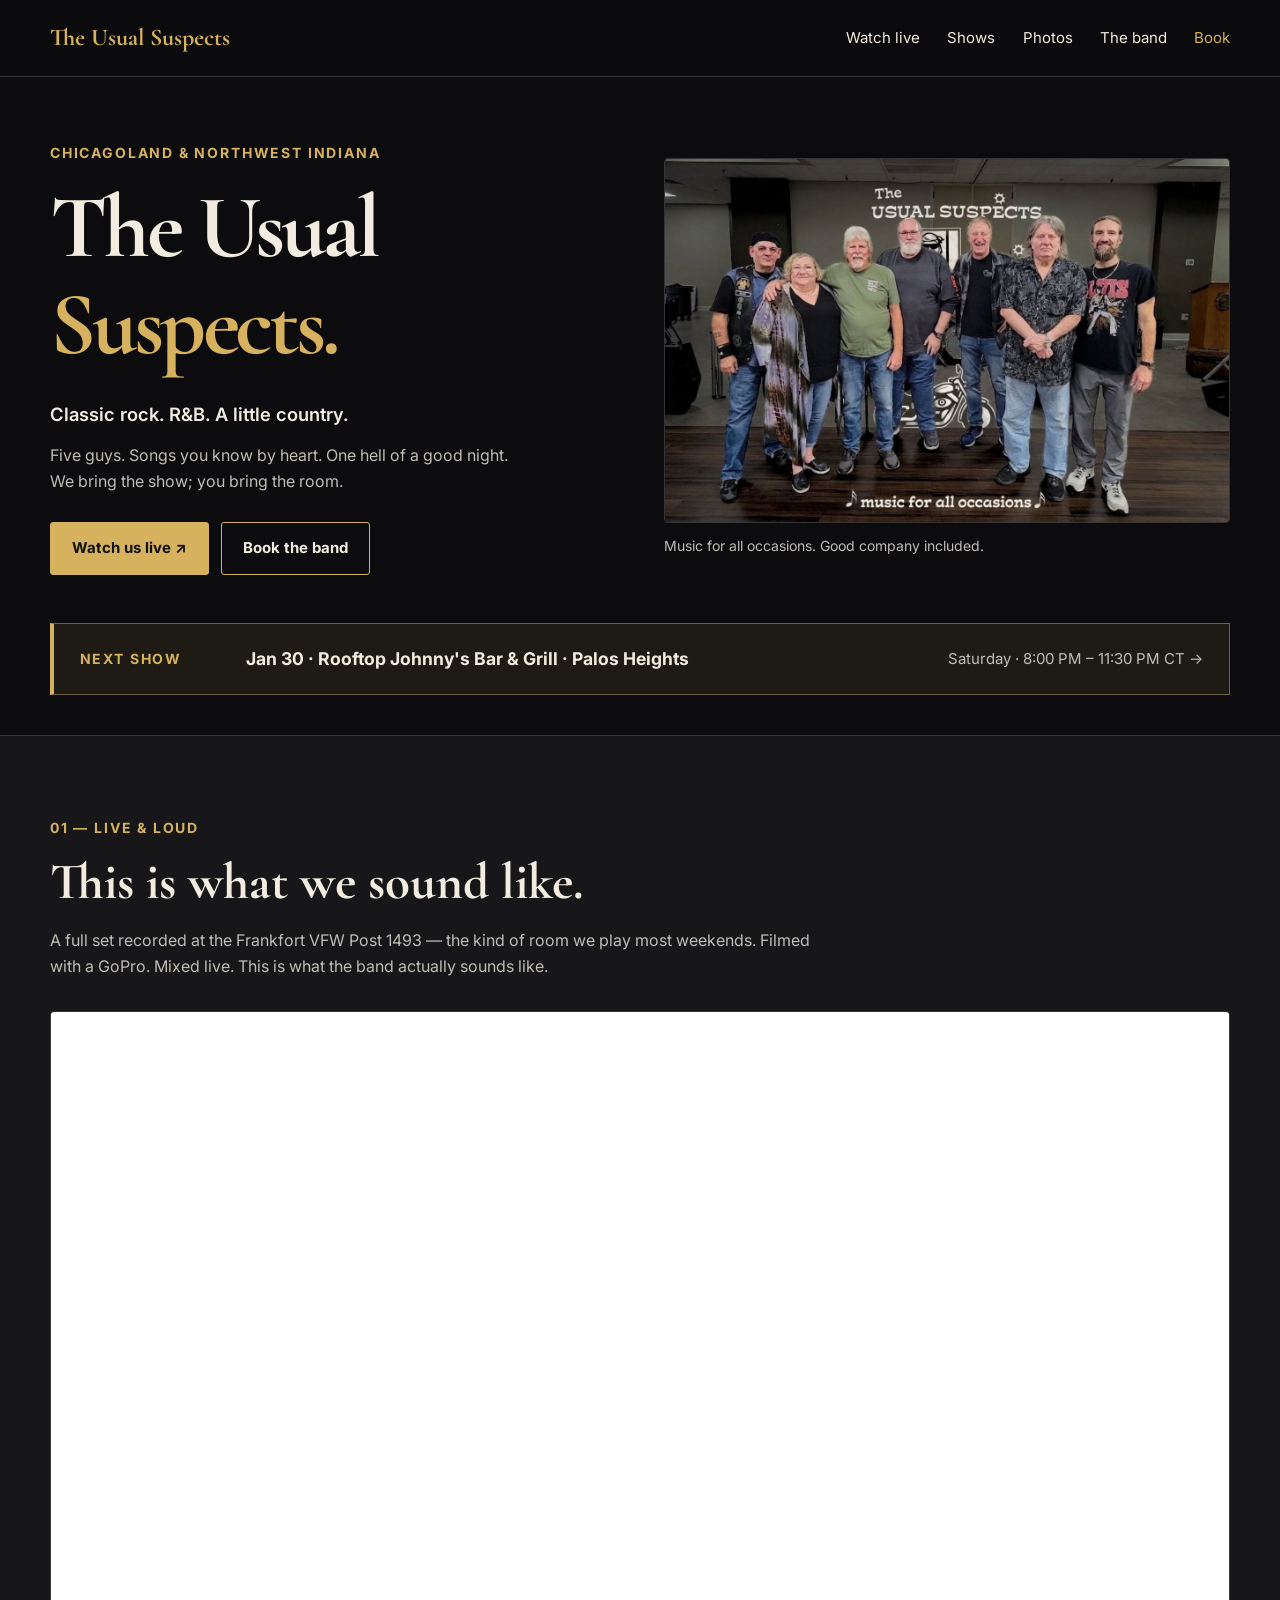
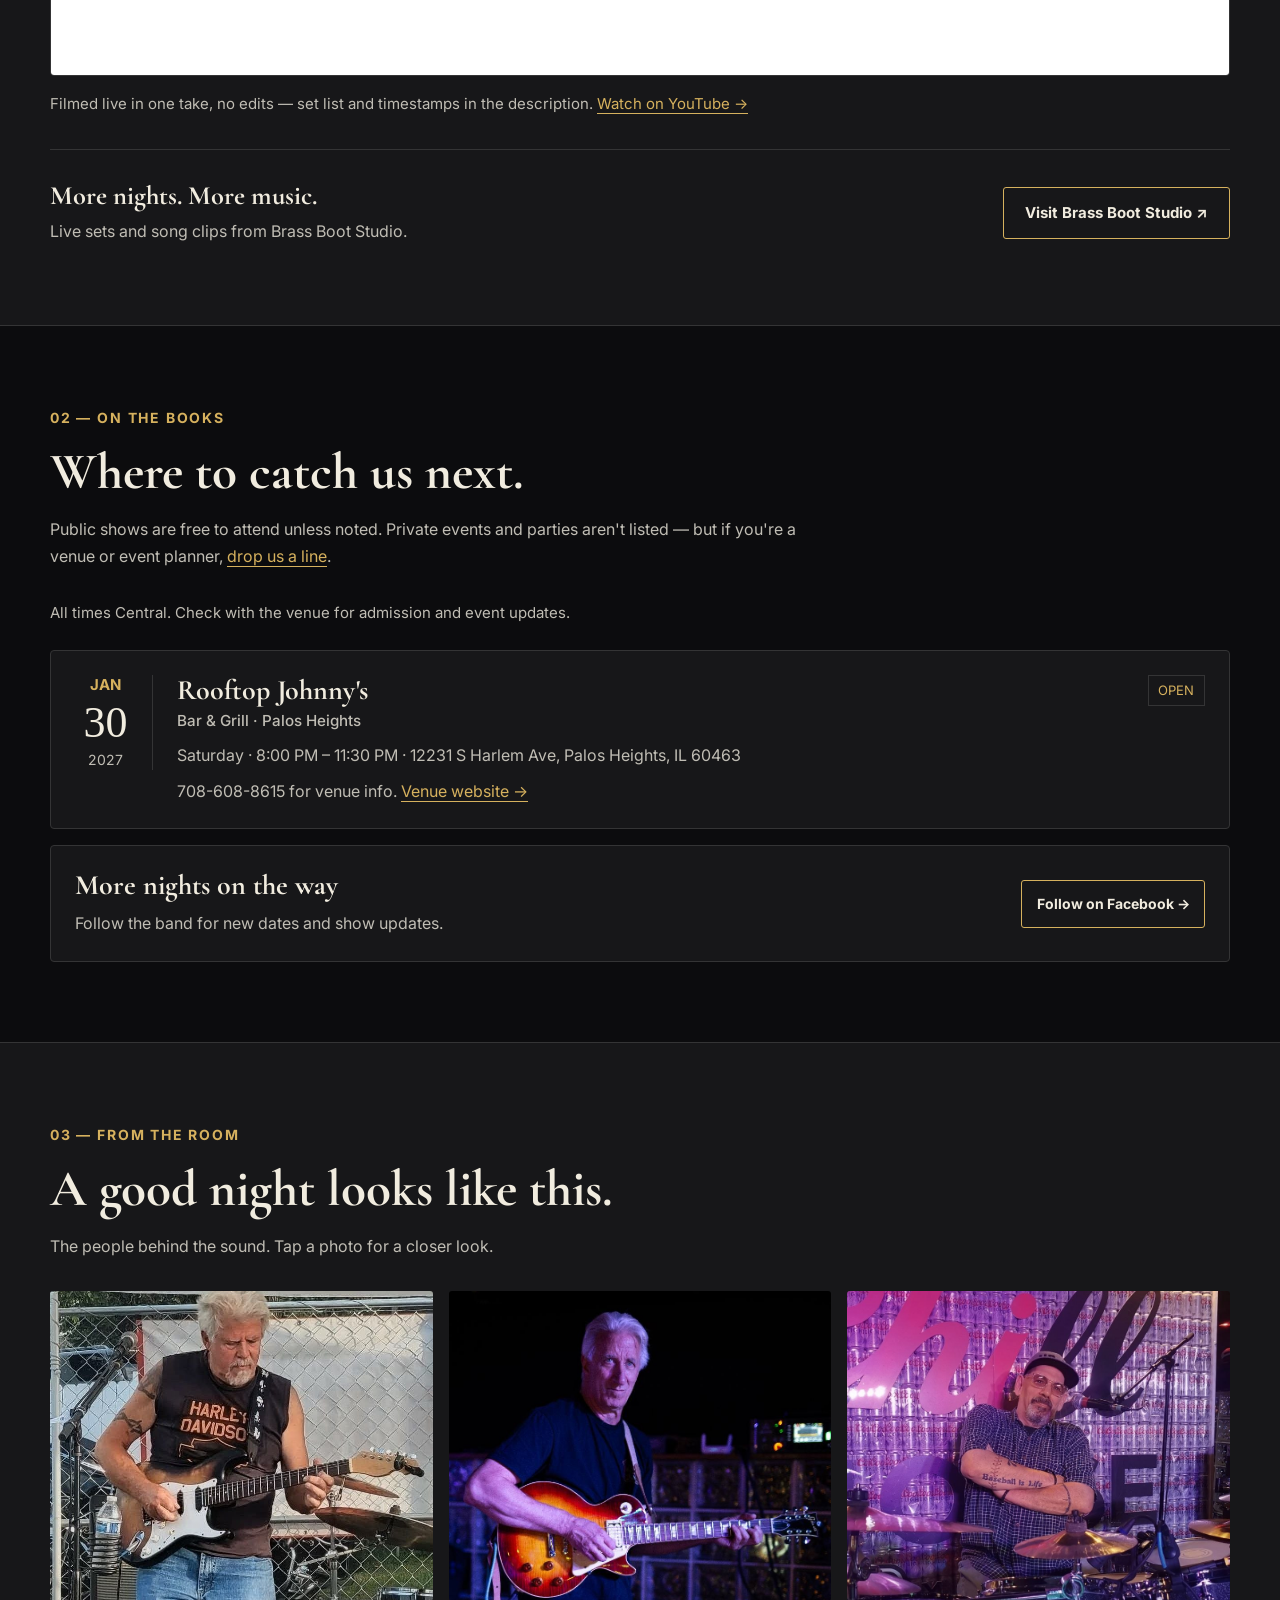
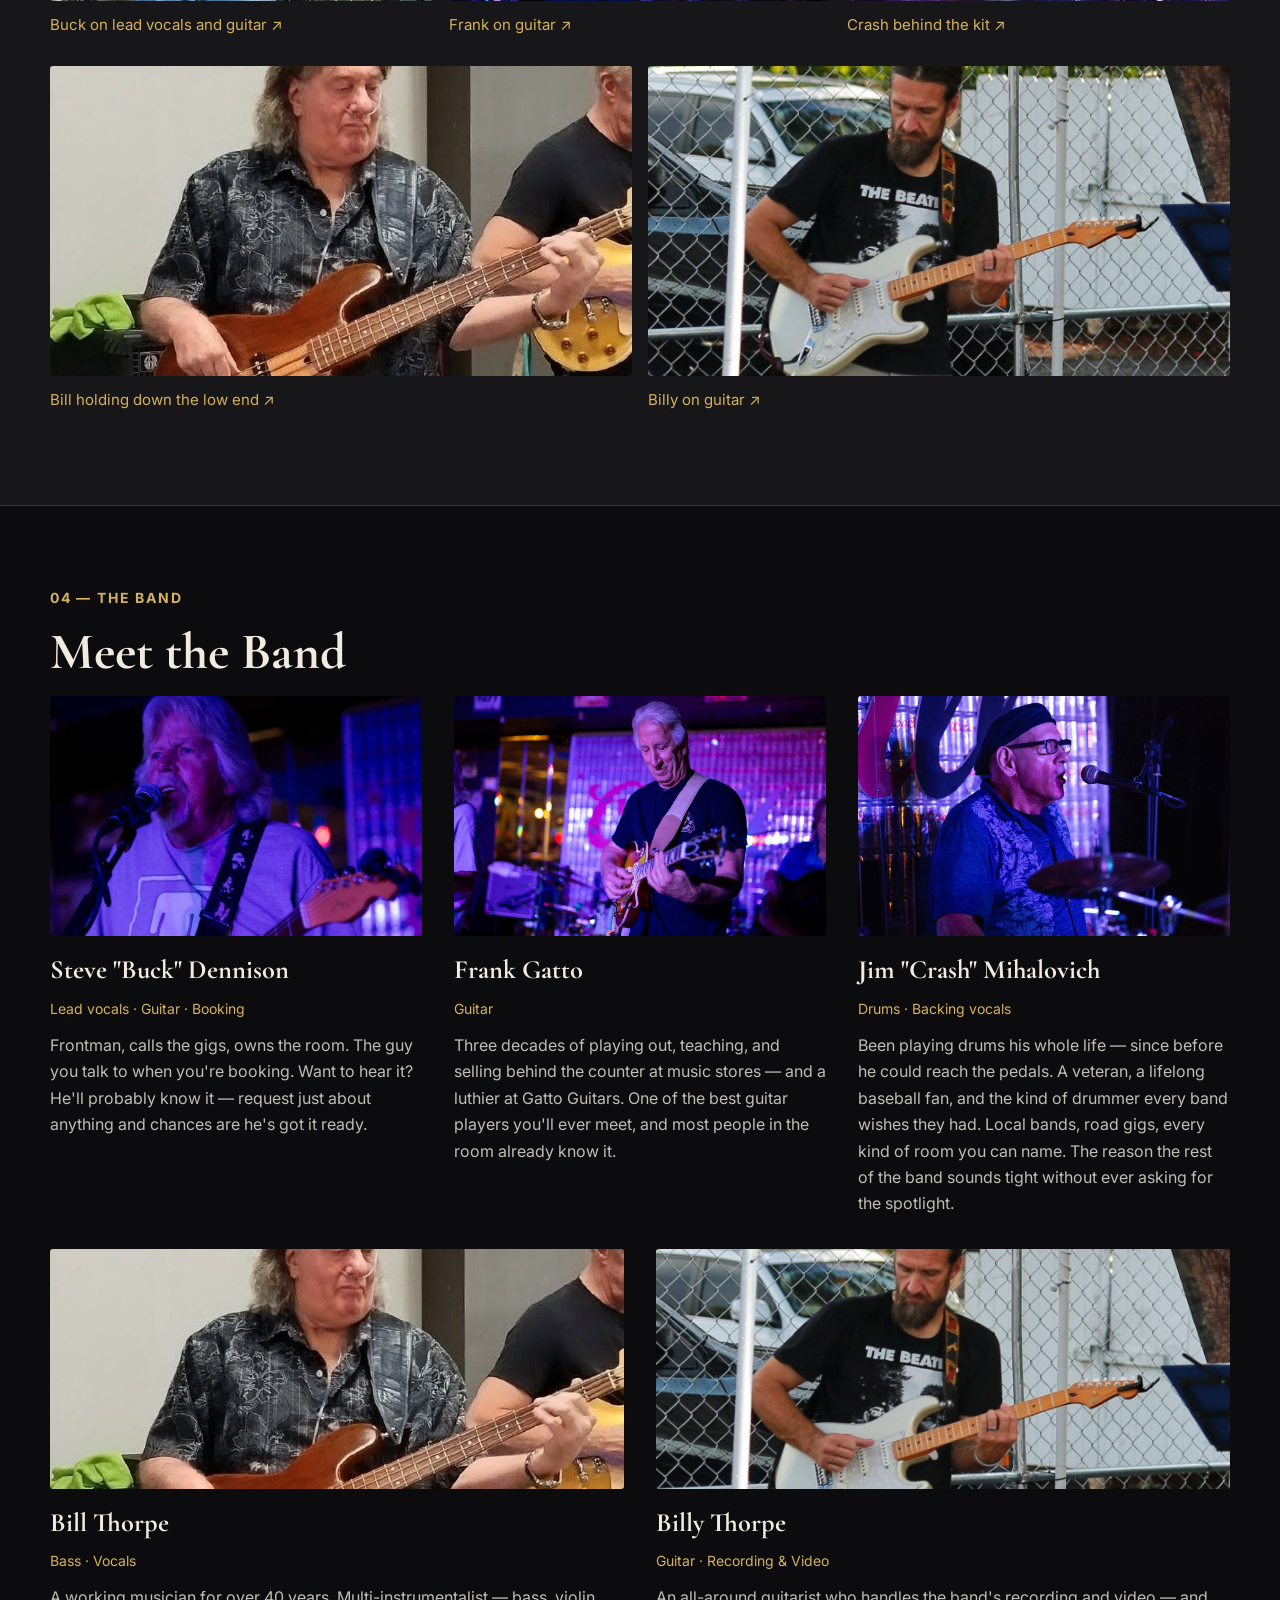
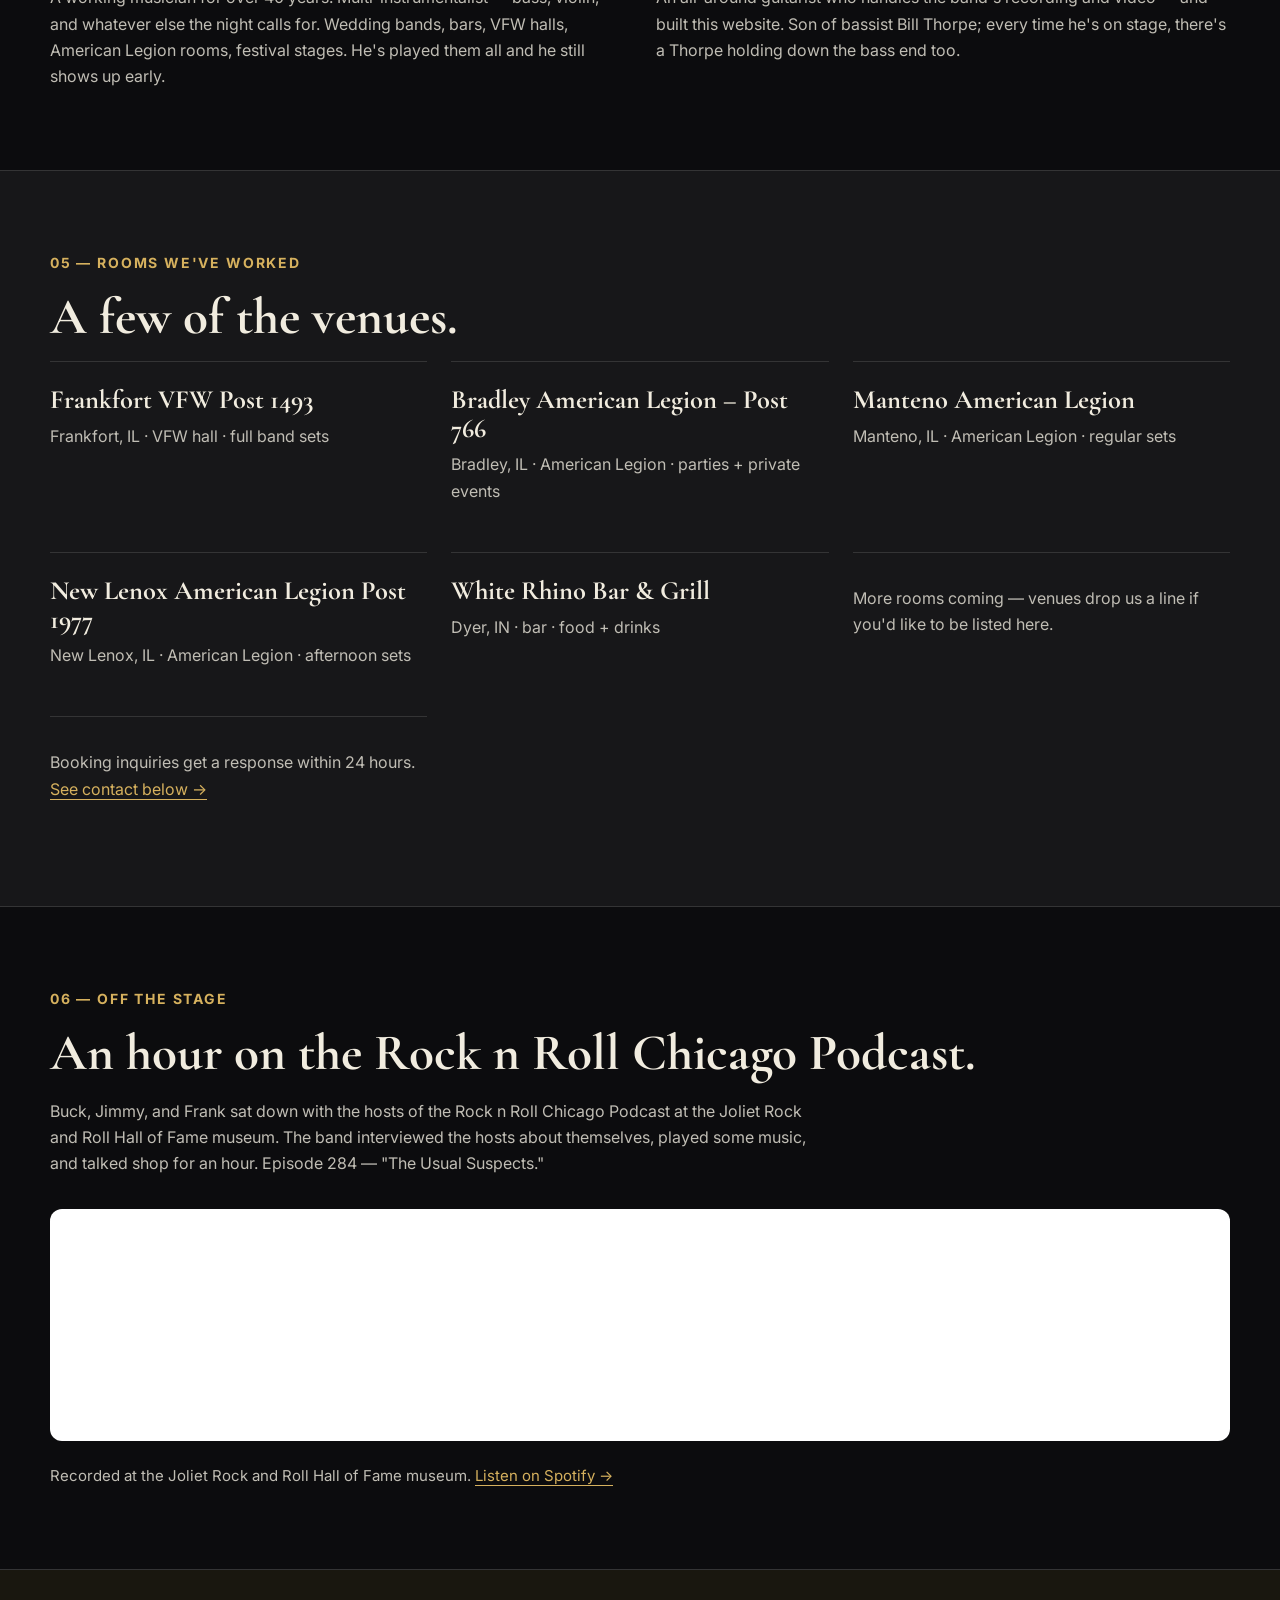
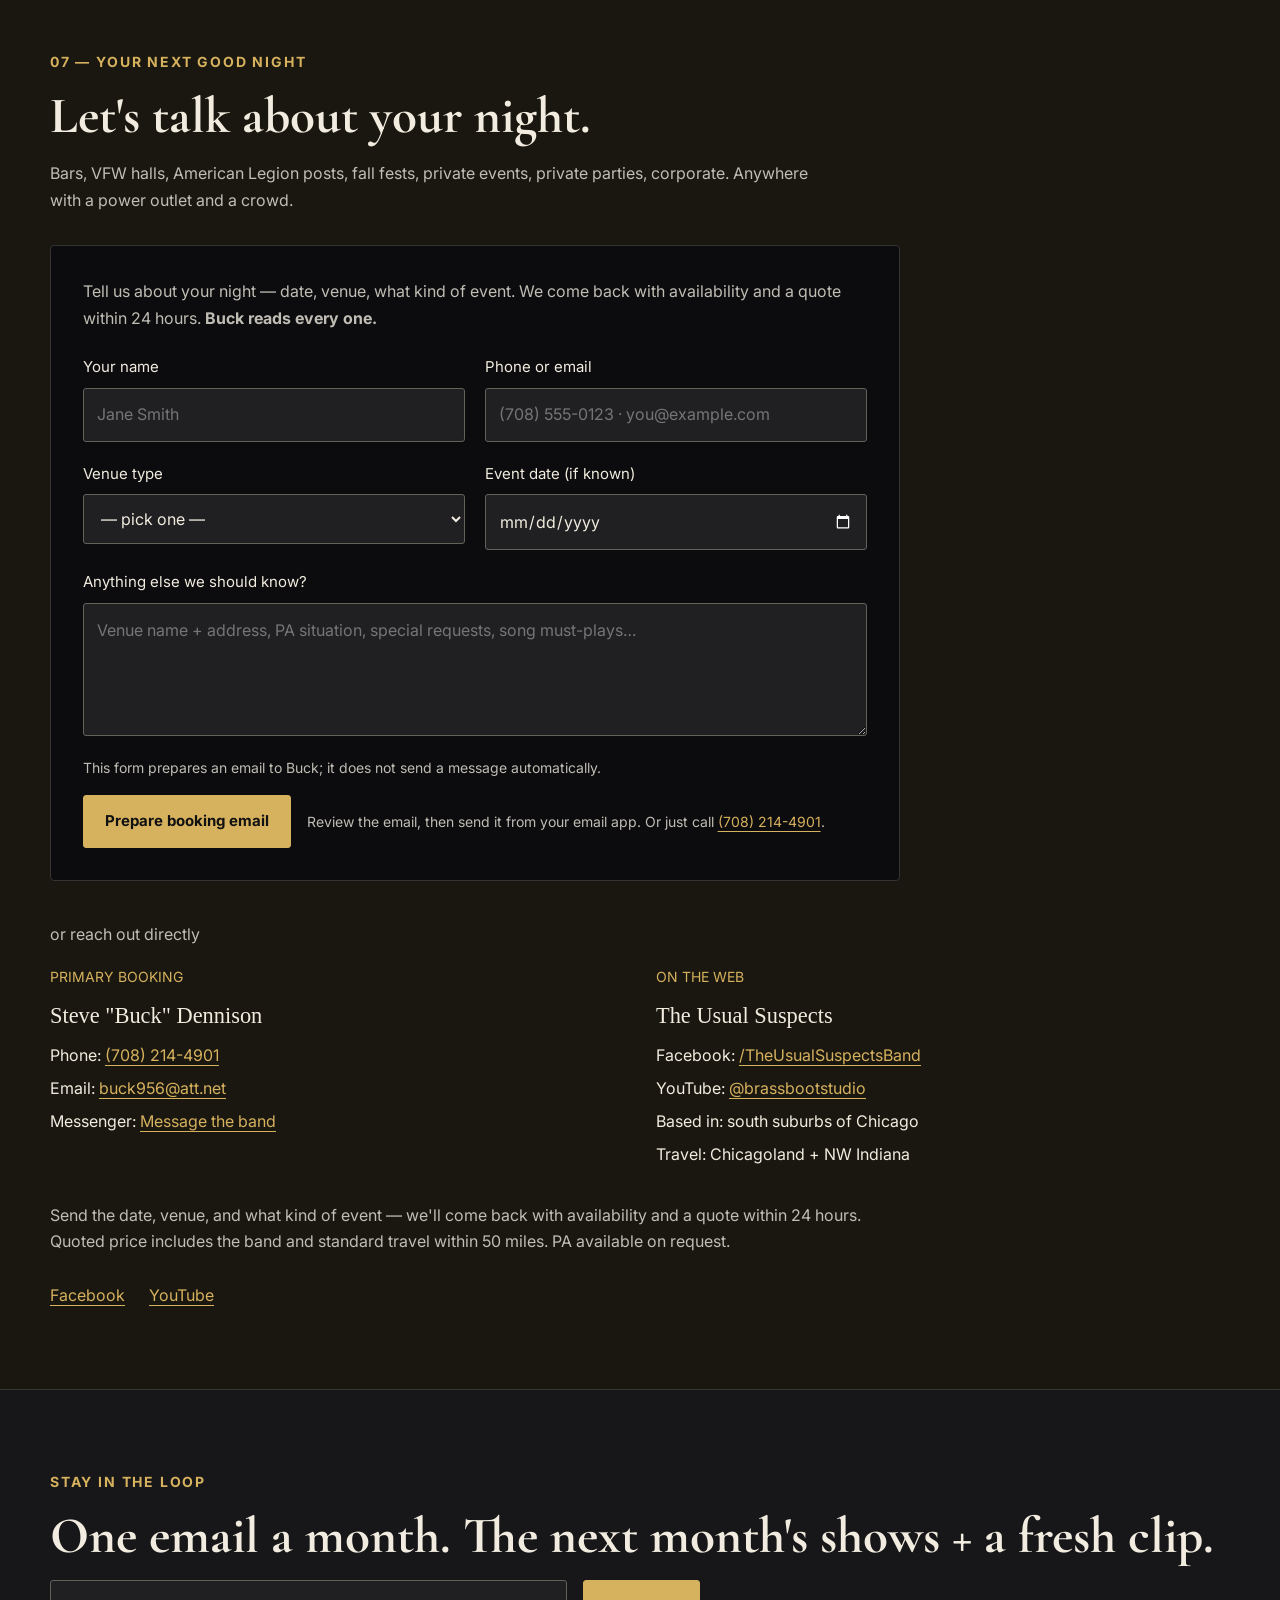
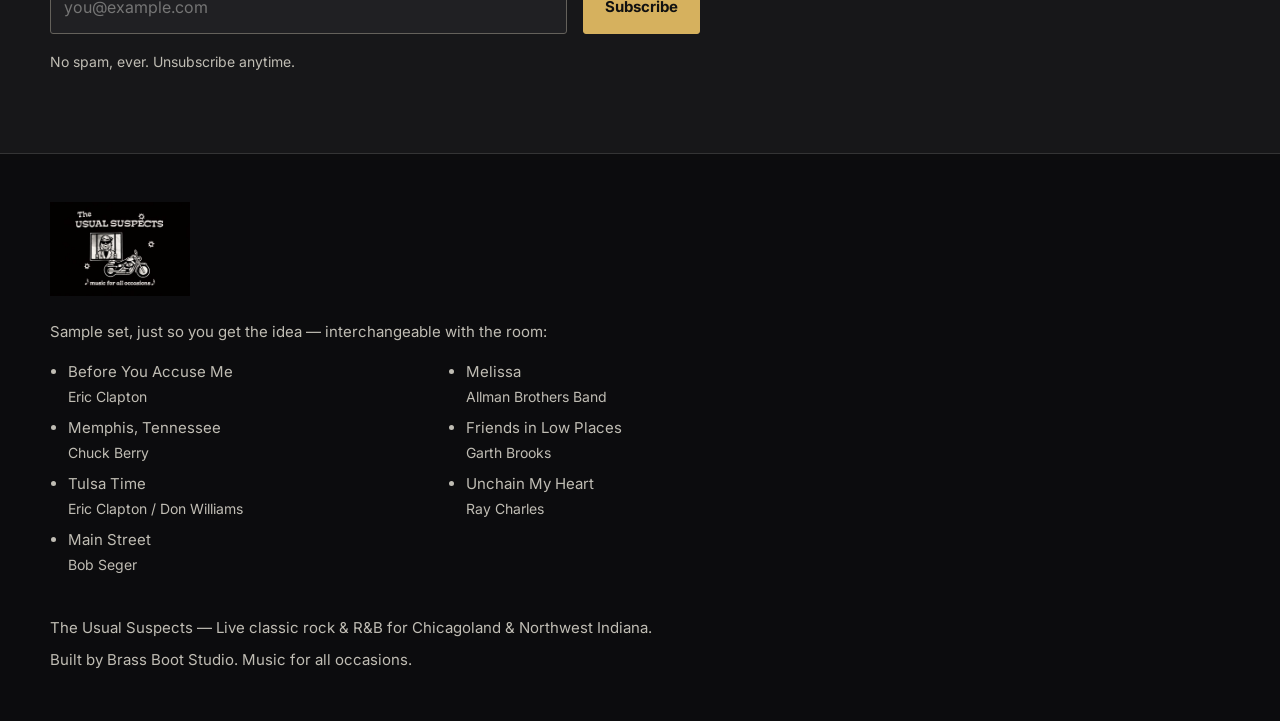
==== index.html @ 29018dbe "Replace Frank gallery photo with new performance shot" ====
<!DOCTYPE html>
<html lang="en">
<head>
<meta charset="UTF-8">
<meta name="viewport" content="width=device-width, initial-scale=1.0">
<title>The Usual Suspects — Live classic rock &amp; R&amp;B band · south suburbs Chicago &amp; NW Indiana</title>
<meta name="description" content="The Usual Suspects are a live classic rock, R&amp;B, and country cover band playing bars, VFWs, private events, and parties across the south suburbs of Chicago and Northwest Indiana.">
<meta name="keywords" content="live band south suburbs Chicago, cover band Chicagoland, classic rock band Illinois, VFW band, Legion band, live bar band, The Usual Suspects band">
<meta property="og:title" content="The Usual Suspects — Live classic rock &amp; R&amp;B band · south suburbs Chicago &amp; NW Indiana">
<meta property="og:description" content="Live classic rock and R&amp;B for bars, VFWs, and private events. Music for all occasions.">
<meta property="og:type" content="website">
<link rel="canonical" href="https://playtheusualsuspects.com/">


<link rel="icon" type="image/png" sizes="32x32" href="/favicon-32x32.png">
<link rel="icon" type="image/png" sizes="16x16" href="/favicon-16x16.png">
<link rel="shortcut icon" href="/favicon.ico">
<link rel="apple-touch-icon" sizes="180x180" href="/apple-touch-icon.png">
<link rel="manifest" href="/site.webmanifest">
<meta name="theme-color" content="#000000">



<script defer data-domain="playtheusualsuspects.com" src="https://plausible.io/js/script.js"></script>




<script type="application/ld+json">{
  "@context": "https://schema.org",
  "@graph": [
    {
      "@type": "MusicGroup",
      "@id": "https://playtheusualsuspects.com/#band",
      "name": "The Usual Suspects",
      "alternateName": "Usual Suspects Band",
      "description": "A live classic rock, R&B, and country cover band playing bars, VFW halls, American Legion posts, private events, and fall festivals across the south suburbs of Chicago and Northwest Indiana.",
      "url": "https://playtheusualsuspects.com/",
      "image": "https://playtheusualsuspects.com/cover.jpg",
      "logo": "https://playtheusualsuspects.com/logo.jpg",
      "genre": [
        "Classic Rock",
        "R&B",
        "Country",
        "Southern Rock"
      ],
      "member": [
        {
          "@type": "Person",
          "name": "Steve \"Buck\" Dennison",
          "roleName": "Lead vocals, Guitar, Booking"
        },
        {
          "@type": "Person",
          "name": "Frank Gatto",
          "roleName": "Guitar"
        },
        {
          "@type": "Person",
          "name": "Jim \"Crash\" Mihalovich",
          "roleName": "Drums, Backing vocals"
        },
        {
          "@type": "Person",
          "name": "Bill Thorpe",
          "roleName": "Bass, Vocals"
        },
        {
          "@type": "Person",
          "name": "Billy Thorpe",
          "roleName": "Guitar, Recording, Video"
        }
      ],
      "areaServed": [
        {
          "@type": "AdministrativeArea",
          "name": "Chicago South Suburbs, IL"
        },
        {
          "@type": "AdministrativeArea",
          "name": "Northwest Indiana"
        }
      ]
    },
    {
      "@type": "LocalBusiness",
      "@id": "https://playtheusualsuspects.com/#business",
      "name": "The Usual Suspects — Live Band Booking",
      "image": "https://playtheusualsuspects.com/cover.jpg",
      "logo": "https://playtheusualsuspects.com/logo.jpg",
      "url": "https://playtheusualsuspects.com/",
      "description": "Live classic rock, R&B, and country band available for booking at bars, VFW halls, American Legion posts, private events, parties, and corporate functions across the south suburbs of Chicago and Northwest Indiana.",
      "telephone": "+1-708-214-4901",
      "email": "buck956@att.net",
      "priceRange": "$$",
      "address": {
        "@type": "PostalAddress",
        "addressRegion": "IL",
        "addressCountry": "US"
      },
      "areaServed": [
        {
          "@type": "City",
          "name": "Frankfort, IL"
        },
        {
          "@type": "City",
          "name": "Bradley, IL"
        },
        {
          "@type": "City",
          "name": "Manteno, IL"
        },
        {
          "@type": "City",
          "name": "Dyer, IN"
        },
        {
          "@type": "City",
          "name": "Chicago South Suburbs"
        }
      ],
      "sameAs": [
        "https://www.facebook.com/profile.php?id=100029619594462",
        "https://www.youtube.com/@brassbootstudio"
      ]
    },
    {
      "@type": "Event",
      "@id": "https://playtheusualsuspects.com/#newlenox-nov-14",
      "name": "The Usual Suspects — Live at New Lenox American Legion",
      "startDate": "2026-11-14T14:00-06:00",
      "endDate": "2026-11-14T18:00-06:00",
      "eventAttendanceMode": "https://schema.org/OfflineEventAttendanceMode",
      "eventStatus": "https://schema.org/EventScheduled",
      "location": {
        "@type": "Place",
        "name": "New Lenox American Legion — Thomas E. Hartung Post 1977",
        "address": {
          "@type": "PostalAddress",
          "streetAddress": "14414 W. Ford Dr",
          "addressLocality": "New Lenox",
          "addressRegion": "IL",
          "postalCode": "60451",
          "addressCountry": "US"
        }
      },
      "performer": {
        "@id": "https://playtheusualsuspects.com/#band"
      },
      "description": "Saturday afternoon event — live classic rock, R&B, and country at the New Lenox American Legion. Open to the public."
    },
    {
      "@type": "Event",
      "@id": "https://playtheusualsuspects.com/#show-6",
      "name": "The Usual Suspects — Live at Rooftop Johnny's",
      "startDate": "2027-01-30T20:00:00-06:00",
      "endDate": "2027-01-30T23:30:00-06:00",
      "eventAttendanceMode": "https://schema.org/OfflineEventAttendanceMode",
      "eventStatus": "https://schema.org/EventScheduled",
      "location": {
        "@type": "Place",
        "name": "Rooftop Johnny's Bar & Grill",
        "address": {
          "@type": "PostalAddress",
          "streetAddress": "12231 S Harlem Ave",
          "addressLocality": "Palos Heights",
          "addressRegion": "IL",
          "postalCode": "60463",
          "addressCountry": "US"
        }
      },
      "performer": {
        "@id": "https://playtheusualsuspects.com/#band"
      },
      "description": "Live classic rock, R&B, and country at Rooftop Johnny's in Palos Heights. Saturday, January 30, 2027, 8:00 PM to 11:30 PM Central."
    },
    {
      "@type": "Event",
      "@id": "https://playtheusualsuspects.com/#show-3",
      "name": "The Usual Suspects — Tru Country Bar & Grill, Channahon",
      "startDate": "2026-10-03T21:00:00-05:00",
      "endDate": "2026-10-04T00:00:00-05:00",
      "eventStatus": "https://schema.org/EventScheduled",
      "eventAttendanceMode": "https://schema.org/OfflineEventAttendanceMode",
      "image": "https://playtheusualsuspects.com/tru-country-october-3-2026-final.jpg",
      "location": {
        "@type": "Place",
        "name": "Tru Country Bar & Grill",
        "telephone": "815-290-5075",
        "address": {
          "@type": "PostalAddress",
          "streetAddress": "25365 S Fryer St",
          "addressLocality": "Channahon",
          "addressRegion": "IL",
          "postalCode": "60410",
          "addressCountry": "US"
        }
      },
      "performer": {
        "@id": "https://playtheusualsuspects.com/#band"
      },
      "description": "Saturday, October 3, 2026, 9 PM to midnight Central. Open to the public."
    }
  ]
}</script>

<link rel="preconnect" href="https://fonts.googleapis.com">
<link rel="preconnect" href="https://fonts.gstatic.com" crossorigin>
<link href="https://fonts.googleapis.com/css2?family=Cormorant+Garamond:wght@400;500;600;700&family=Inter:wght@400;500;600;700&family=JetBrains+Mono:wght@400;500;700&display=swap" rel="stylesheet">
<link rel="stylesheet" href="site.css?v=20260929-countdown">
</head>
<body>
<a class="skip-link" href="#main">Skip to content</a>


<nav class="site-nav" aria-label="Primary">
  <div class="container site-nav-inner">
    <a href="#top" class="site-nav-brand">The Usual Suspects</a>
    <button class="site-nav-toggle" aria-expanded="false" aria-controls="site-nav-list">Menu</button>
    <ul class="site-nav-list" id="site-nav-list">
      <li><a href="#video">Watch live</a></li>
      <li><a href="#shows">Shows</a></li>
      <li><a href="#gallery">Photos</a></li>
      <li><a href="#band">The band</a></li>
      <li><a href="#book" class="site-nav-cta">Book</a></li>
    </ul>
  </div>
</nav>

<section class="featured-shows" aria-label="Featured upcoming show" data-featured-start="2026-10-03T21:00:00-05:00" data-featured-end="2026-10-04T00:00:00-05:00">
  <div class="container featured-shows-grid">
    <a class="featured-show" href="tru-country-october-3-2026-final.jpg" data-gallery>
      <img src="tru-country-october-3-2026-final.jpg" width="1536" height="858" fetchpriority="high" alt="The Usual Suspects at Tru Country Bar &amp; Grill, Channahon. Saturday, October 3, 2026, 9:00 PM–midnight Central. 25365 S Fryer St, Channahon, IL 60410. Open to the public. 815-290-5075.">
      <span>Saturday, October 3 · 9:00 PM–midnight CT · Tap to enlarge</span>
    </a>
    <div class="show-countdown">
      <div class="countdown-info">
        <span class="eyebrow" id="countdown-status">See you at Tru Country</span>
        <h2>Tru Country Bar &amp; Grill</h2>
        <p>Channahon · <time datetime="2026-10-03T21:00:00-05:00">Saturday, October 3 · 9:00 PM</time>–midnight Central</p>
      </div>
      <div class="countdown-clock" id="show-countdown" role="timer" aria-label="Time until the show starts" aria-live="off" hidden>
        <div><strong data-countdown="days">00</strong><span>Days</span></div>
        <div><strong data-countdown="hours">00</strong><span>Hours</span></div>
        <div><strong data-countdown="minutes">00</strong><span>Minutes</span></div>
        <div><strong data-countdown="seconds">00</strong><span>Seconds</span></div>
      </div>
    </div>
  </div>
</section>

<header class="hero" id="top">
  <div class="container hero-grid">
    <div class="hero-pitch">
      <p class="eyebrow">Chicagoland &amp; Northwest Indiana</p>
      <h1>The Usual<br><em>Suspects.</em></h1>
      <p class="hero-genres">Classic rock. R&amp;B. A little country.</p>
      <p class="hero-sub">Five guys. Songs you know by heart. One hell of a good night. We bring the show; you bring the room.</p>
      <div class="hero-cta"><a href="#video" class="btn btn-primary">Watch us live ↗</a><a href="#book" class="btn btn-ghost">Book the band</a></div>
    </div>
    <figure class="hero-cover"><img src="cover.jpg" alt="The Usual Suspects and friends together at a gig" class="hero-cover-img" fetchpriority="high"><figcaption>Music for all occasions. Good company included.</figcaption></figure>
    <a class="next-show" href="#shows" id="hero-next"><span class="eyebrow">Next show</span><strong>See what’s on the books</strong><span>Dates, times &amp; directions →</span></a>
  </div>
</header>

<main id="main">
<section class="section section-alt" id="video">
    <div class="container">
      <span class="eyebrow">01 — LIVE &amp; LOUD</span>
      <h2>This is what we sound like.</h2>
      <p class="section-lede">A full set recorded at the Frankfort VFW Post 1493 — the kind of room we play most weekends. Filmed with a GoPro. Mixed live. This is what the band actually sounds like.</p>

      <div class="video-wrap" data-youtube="DEuKudX_Gk4">
        <div class="video-frame">

          <iframe
            loading="lazy" src="https://www.youtube.com/embed/DEuKudX_Gk4"
            title="The Usual Suspects live at Frankfort VFW 1493"
            frameborder="0"
            allow="accelerometer; autoplay; clipboard-write; encrypted-media; gyroscope; picture-in-picture; web-share"
            referrerpolicy="strict-origin-when-cross-origin"
            allowfullscreen></iframe>
        </div>
      </div>

      <p class="video-credit">Filmed live in one take, no edits — set list and timestamps in the description. <a href="https://www.youtube.com/watch?v=DEuKudX_Gk4" target="_blank" rel="noopener">Watch on YouTube →</a></p>
      <div id="song-clips" class="clip-grid" hidden></div>
      <div class="media-follow"><div><h3>More nights. More music.</h3><p>Live sets and song clips from Brass Boot Studio.</p></div><a class="btn btn-ghost" href="https://www.youtube.com/@brassbootstudio" target="_blank" rel="noopener">Visit Brass Boot Studio ↗</a></div>
    </div>
  </section>
<section class="section" id="shows">
    <div class="container">
      <span class="eyebrow">02 — ON THE BOOKS</span>
      <h2>Where to catch us next.</h2>
      <p class="section-lede">Public shows are free to attend unless noted. Private events and parties aren't listed — but if you're a venue or event planner, <a href="#book">drop us a line</a>.</p>


      <p class="schedule-note">All times Central. Check with the venue for admission and event updates.</p><div class="shows-grid">


        <article class="show-card" id="show-3" data-start="2026-10-03T21:00:00-05:00" data-end="2026-10-04T00:00:00-05:00">
          <div class="show-date">
            <span class="show-month">OCT</span>
            <span class="show-day">3</span>
            <span class="show-year">2026</span>
          </div>
          <div class="show-info">
            <h3 class="show-venue">Tru Country <span class="show-venue-sub">Bar &amp; Grill · Channahon</span></h3>
            <p class="show-meta">Saturday · 9:00 PM – midnight · 25365 S Fryer St, Channahon, IL 60410</p>
            <p class="show-detail">Open to the public. 815-290-5075 for venue info.</p>
          </div>
          <div class="show-badge show-badge-open">OPEN</div>
        </article>

        <article class="show-card" id="show-4" data-start="2026-11-14T14:00:00-06:00" data-end="2026-11-14T18:00:00-06:00">
          <div class="show-date">
            <span class="show-month">NOV</span>
            <span class="show-day">14</span>
            <span class="show-year">2026</span>
          </div>
          <div class="show-info">
            <h3 class="show-venue">New Lenox American Legion <span class="show-venue-sub">Post 1977</span></h3>
            <p class="show-meta">Saturday · 2:00 PM – 6:00 PM · 14414 W. Ford Dr, New Lenox, IL 60451</p>
            <p class="show-detail">Open to the public. 815-485-4651 for venue info.</p>
          </div>
          <div class="show-badge show-badge-open">OPEN</div>
        </article>


        <article class="show-card" id="show-5" data-start="2026-12-05T20:00:00-06:00" data-end="2026-12-05T23:00:00-06:00">
          <div class="show-date">
            <span class="show-month">DEC</span>
            <span class="show-day">5</span>
            <span class="show-year">2026</span>
          </div>
          <div class="show-info">
            <h3 class="show-venue">Tru Country <span class="show-venue-sub">Bar &amp; Grill · New Lenox</span></h3>
            <p class="show-meta">Saturday · 8:00 PM – 11:00 PM · 222 W Maple St, New Lenox, IL 60451</p>
            <p class="show-detail">Open to the public. 815-717-8677 for venue info.</p>
          </div>
          <div class="show-badge show-badge-open">OPEN</div>
        </article>



        <article class="show-card" id="show-6" data-start="2027-01-30T20:00:00-06:00" data-end="2027-01-30T23:30:00-06:00">
          <div class="show-date">
            <span class="show-month">JAN</span>
            <span class="show-day">30</span>
            <span class="show-year">2027</span>
          </div>
          <div class="show-info">
            <h3 class="show-venue">Rooftop Johnny's <span class="show-venue-sub">Bar &amp; Grill · Palos Heights</span></h3>
            <p class="show-meta">Saturday · 8:00 PM – 11:30 PM · 12231 S Harlem Ave, Palos Heights, IL 60463</p>
            <p class="show-detail">708-608-8615 for venue info. <a href="https://www.rooftopjohnnys.com/" target="_blank" rel="noopener">Venue website →</a></p>
          </div>
          <div class="show-badge show-badge-open">OPEN</div>
        </article>

        <article class="show-card show-card-placeholder">
          <div class="show-info">
            <h3 class="show-venue">More nights on the way</h3>
            <p class="show-detail">Follow the band for new dates and show updates.</p>
          </div>
          <a class="btn btn-ghost btn-small" href="https://www.facebook.com/profile.php?id=100029619594462" target="_blank" rel="noopener">Follow on Facebook →</a>
        </article>

      </div>
    </div>
  </section>
<section class="section section-alt" id="gallery"><div class="container"><span class="eyebrow">03 — FROM THE ROOM</span><h2>A good night looks like this.</h2><p class="section-lede">The people behind the sound. Tap a photo for a closer look.</p><div class="gallery-grid"><a href="photos/buck-photo.jpg" data-gallery><img src="photos/buck-photo.jpg" alt="Buck on lead vocals and guitar" loading="lazy"><span>Buck on lead vocals and guitar ↗</span></a><a href="photos/frank-gallery-7008.jpg" data-gallery><img src="photos/frank-gallery-7008.jpg" style="object-position:50% 10%" alt="Frank on guitar" loading="lazy"><span>Frank on guitar ↗</span></a><a href="photos/jim-photo.jpg" data-gallery><img src="photos/jim-photo.jpg" alt="Crash behind the kit" loading="lazy"><span>Crash behind the kit ↗</span></a><a href="photos/bass-photo.jpg" data-gallery><img src="photos/bass-photo.jpg" alt="Bill holding down the low end" loading="lazy"><span>Bill holding down the low end ↗</span></a><a href="photos/billy-photo.jpg" data-gallery><img src="photos/billy-photo.jpg" alt="Billy on guitar" loading="lazy"><span>Billy on guitar ↗</span></a></div></div></section>
<section class="section" id="band">
    <div class="container">
      <span class="eyebrow">04 — THE BAND</span>
      <h2>Meet the Band</h2>

      <div class="band-grid">
        <article class="band-card">
          <img src="photos/buck-7010.jpg" style="object-position:50% 0%" alt="Steve &quot;Buck&quot; Dennison singing and playing guitar under purple stage lighting" class="band-photo" loading="lazy">
          <h3>Steve "Buck" Dennison</h3>
          <p class="band-role">Lead vocals · Guitar · Booking</p>
          <p class="band-blurb">Frontman, calls the gigs, owns the room. The guy you talk to when you're booking. Want to hear it? He'll probably know it — request just about anything and chances are he's got it ready.</p>
        </article>
        <article class="band-card">
          <img src="photos/frank-7012.jpg" style="object-position:62% 30%" alt="Frank Gatto playing guitar under purple stage lighting" class="band-photo" loading="lazy">
          <h3>Frank Gatto</h3>
          <p class="band-role">Guitar</p>
          <p class="band-blurb">Three decades of playing out, teaching, and selling behind the counter at music stores — and a luthier at Gatto Guitars. One of the best guitar players you'll ever meet, and most people in the room already know it.</p>
        </article>
        <article class="band-card">
          <img src="photos/jimmy-7002.jpg" alt="Jim 'Crash' Mihalovich singing at his drum kit under purple stage lighting" class="band-photo" loading="lazy">
          <h3>Jim "Crash" Mihalovich</h3>
          <p class="band-role">Drums · Backing vocals</p>
          <p class="band-blurb">Been playing drums his whole life — since before he could reach the pedals. A veteran, a lifelong baseball fan, and the kind of drummer every band wishes they had. Local bands, road gigs, every kind of room you can name. The reason the rest of the band sounds tight without ever asking for the spotlight.</p>
        </article>
        <article class="band-card">
          <img src="photos/bass-photo.jpg" alt="Bill Thorpe playing fretless bass with eyes closed" class="band-photo" loading="lazy">
          <h3>Bill Thorpe</h3>
          <p class="band-role">Bass · Vocals</p>
          <p class="band-blurb">A working musician for over 40 years. Multi-instrumentalist — bass, violin, and whatever else the night calls for. Wedding bands, bars, VFW halls, American Legion rooms, festival stages. He's played them all and he still shows up early.</p>
        </article>
        <article class="band-card">
          <img src="photos/billy-photo.jpg" alt="Billy Thorpe playing white Fender Stratocaster on an outdoor stage, eyes down on his hands mid-riff" class="band-photo" loading="lazy">
          <h3>Billy Thorpe</h3>
          <p class="band-role">Guitar · Recording &amp; Video</p>
          <p class="band-blurb">An all-around guitarist who handles the band's recording and video — and built this website. Son of bassist Bill Thorpe; every time he's on stage, there's a Thorpe holding down the bass end too.</p>
        </article>
      </div>
    </div>
  </section>
<section class="section section-alt" id="venues">
    <div class="container">
      <span class="eyebrow">05 — ROOMS WE'VE WORKED</span>
      <h2>A few of the venues.</h2>

      <div class="venues-grid">
        <div class="venue-card">
          <h3>Frankfort VFW Post 1493</h3>
          <p>Frankfort, IL · VFW hall · full band sets</p>
        </div>
        <div class="venue-card">
          <h3>Bradley American Legion – Post 766</h3>
          <p>Bradley, IL · American Legion · parties + private events</p>
        </div>
        <div class="venue-card">
          <h3>Manteno American Legion</h3>
          <p>Manteno, IL · American Legion · regular sets</p>
        </div>
        <div class="venue-card">
          <h3>New Lenox American Legion <span class="venue-sub">Post 1977</span></h3>
          <p>New Lenox, IL · American Legion · afternoon sets</p>
        </div>
        <div class="venue-card">
          <h3>White Rhino Bar &amp; Grill</h3>
          <p>Dyer, IN · bar · food + drinks</p>
        </div>
        <div class="venue-card-placeholder">
          <p>More rooms coming — venues drop us a line if you'd like to be listed here.</p>
        </div>
        <div class="venue-card-placeholder">
          <p>Booking inquiries get a response within 24 hours. <a href="#book">See contact below →</a></p>
        </div>
      </div>
    </div>
  </section>
<section class="section" id="press">
    <div class="container">
      <span class="eyebrow">06 — OFF THE STAGE</span>
      <h2>An hour on the Rock n Roll Chicago Podcast.</h2>
      <p class="section-lede">Buck, Jimmy, and Frank sat down with the hosts of the Rock n Roll Chicago Podcast at the Joliet Rock and Roll Hall of Fame museum. The band interviewed the hosts about themselves, played some music, and talked shop for an hour. Episode 284 — "The Usual Suspects."</p>

      <div class="podcast-embed">
        <iframe
          style="border-radius:12px"
          src="https://open.spotify.com/embed/episode/3EQIDdWY9Bo3IjEeIB695q?utm_source=generator&theme=0"
          width="100%"
          height="232"
          frameborder="0"
          allowfullscreen=""
          allow="autoplay; clipboard-write; encrypted-media; fullscreen; picture-in-picture"
          loading="lazy"
          title="Rock n Roll Chicago Podcast — Ep 284 The Usual Suspects"></iframe>
      </div>

      <p class="video-credit">Recorded at the Joliet Rock and Roll Hall of Fame museum. <a href="https://open.spotify.com/episode/3EQIDdWY9Bo3IjEeIB695q" target="_blank" rel="noopener">Listen on Spotify →</a></p>
    </div>
  </section>
<section class="section section-cta" id="book">
    <div class="container">
      <span class="eyebrow">07 — YOUR NEXT GOOD NIGHT</span>
      <h2>Let's talk about your night.</h2>
      <p class="section-lede">Bars, VFW halls, American Legion posts, fall fests, private events, private parties, corporate. Anywhere with a power outlet and a crowd.</p>


      <form class="request-form" id="bookForm" action="mailto:buck956@att.net" method="post" enctype="text/plain" onsubmit="return submitBookForm(event)">
        <p class="form-intro">Tell us about your night — date, venue, what kind of event. We come back with availability and a quote within 24 hours. <strong>Buck reads every one.</strong></p>
        <div class="form-row">
          <label class="form-field">
            <span class="form-label">Your name</span>
            <input type="text" name="name" autocomplete="name" maxlength="100" required placeholder="Jane Smith">
          </label>
          <label class="form-field">
            <span class="form-label">Phone or email</span>
            <input type="text" name="contact" maxlength="150" required placeholder="(708) 555-0123 · you@example.com">
          </label>
        </div>
        <div class="form-row">
          <label class="form-field">
            <span class="form-label">Venue type</span>
            <select name="venue_type" required>
              <option value="">— pick one —</option>
              <option value="Bar / restaurant">Bar / restaurant</option>
              <option value="VFW / American Legion / fraternal">VFW / American Legion / fraternal</option>
              <option value="Fall festival / outdoor">Fall festival / outdoor</option>
              <option value="Private party">Private party</option>
              <option value="Corporate / company event">Corporate / company event</option>
              <option value="Other">Other (describe below)</option>
            </select>
          </label>
          <label class="form-field">
            <span class="form-label">Event date (if known)</span>
            <input type="date" name="event_date">
          </label>
        </div>
        <div class="form-row">
          <label class="form-field form-field-full">
            <span class="form-label">Anything else we should know?</span>
            <textarea name="notes" maxlength="1500" rows="4" placeholder="Venue name + address, PA situation, special requests, song must-plays…"></textarea>
          </label>
        </div>
        <p class="form-fineprint">This form prepares an email to Buck; it does not send a message automatically.</p><div class="form-actions">
          <button type="submit" class="btn btn-primary">Prepare booking email</button>
          <p class="form-fineprint">Review the email, then send it from your email app. Or just call <a href="tel:+17082144901">(708) 214-4901</a>.</p>
        </div>
<p id="booking-status" role="status"></p><details id="booking-copy" hidden><summary>Email app didn’t open? Copy your inquiry</summary><textarea id="booking-draft" readonly rows="8" aria-label="Your booking email draft"></textarea><p>Send it to <a href="mailto:buck956@att.net">buck956@att.net</a>.</p></details>
      </form>

      <div class="contact-divider"><span>or reach out directly</span></div>

      <div class="contact-grid">
        <div class="contact-card">
          <span class="contact-label">PRIMARY BOOKING</span>
          <p class="contact-name">Steve "Buck" Dennison</p>
          <p class="contact-line">Phone: <a href="tel:+17082144901">(708) 214-4901</a></p>
          <p class="contact-line">Email: <a href="mailto:buck956@att.net">buck956@att.net</a></p>
          <p class="contact-line">Messenger: <a href="https://m.me/100029619594462" target="_blank" rel="noopener">Message the band</a></p>
        </div>
        <div class="contact-card">
          <span class="contact-label">ON THE WEB</span>
          <p class="contact-name">The Usual Suspects</p>
          <p class="contact-line">Facebook: <a href="https://www.facebook.com/profile.php?id=100029619594462" target="_blank" rel="noopener">/TheUsualSuspectsBand</a></p>
          <p class="contact-line">YouTube: <a href="https://www.youtube.com/@brassbootstudio" target="_blank" rel="noopener">@brassbootstudio</a></p>
          <p class="contact-line">Based in: south suburbs of Chicago</p>
          <p class="contact-line">Travel: Chicagoland + NW Indiana</p>
        </div>
      </div>

      <p class="contact-note">Send the date, venue, and what kind of event — we'll come back with availability and a quote within 24 hours. Quoted price includes the band and standard travel within 50 miles. PA available on request.</p>

      <div class="social-row">
        <a href="https://www.facebook.com/profile.php?id=100029619594462" class="social-link" target="_blank" rel="noopener">Facebook</a>
        <a href="https://www.youtube.com/@brassbootstudio" class="social-link" target="_blank" rel="noopener">YouTube</a>

      </div>
    </div>
  </section>
<section class="section section-alt" id="newsletter">
    <div class="container">
      <span class="eyebrow">STAY IN THE LOOP</span>
      <h2>One email a month. The next month's shows + a fresh clip.</h2>
      <form class="newsletter-form" action="https://buttondown.email/api/emails/embed-subscribe/usualsuspects" method="post" target="popupwindow">
        <input type="email" name="email" aria-label="Your email address" autocomplete="email" required placeholder="you@example.com">
        <button type="submit" class="btn btn-primary">Subscribe</button>
      </form>
      <p class="newsletter-fineprint">No spam, ever. Unsubscribe anytime.</p>
    </div>
  </section>
</main>
<footer class="site-footer">
    <div class="container">
      <div class="footer-logo">
        <img src="logo.jpg" alt="The Usual Suspects" class="footer-logo-img">
      </div>
      <p class="setlist-compact-label">Sample set, just so you get the idea — interchangeable with the room:</p>
      <ul class="setlist-compact">
        <li>Before You Accuse Me <span>Eric Clapton</span></li>
        <li>Memphis, Tennessee <span>Chuck Berry</span></li>
        <li>Tulsa Time <span>Eric Clapton / Don Williams</span></li>
        <li>Main Street <span>Bob Seger</span></li>
        <li>Melissa <span>Allman Brothers Band</span></li>
        <li>Friends in Low Places <span>Garth Brooks</span></li>
        <li>Unchain My Heart <span>Ray Charles</span></li>
      </ul>
      <p>The Usual Suspects — Live classic rock &amp; R&amp;B for Chicagoland &amp; Northwest Indiana.</p>
      <p class="footer-fine">Built by Brass Boot Studio. Music for all occasions.</p>
    </div>
  </footer>

<dialog id="photo-dialog" aria-label="Band photo"><button type="button" id="photo-close" aria-label="Close photo">Close ×</button><img alt=""><p></p></dialog>
<script src="media.js"></script><script src="site.js?v=20260929-countdown"></script>

</body>
</html>
---- site.css ----
/* Black, brass, and the band's own photographs. */
:root {
  color-scheme:dark;
  --bg:#0c0c0e;
  --panel:#171719;
  --ink:#f1ecdf;
  --soft:#c0bdb4;
  --brass:#d6b15e;
  --line:#343435}
* {
  box-sizing:border-box}
html {
  scroll-behavior:smooth;
  scroll-padding-top:6rem}
body {
  margin:0;
  background:var(--bg);
  color:var(--ink);
  font:16px/1.65 Inter,system-ui,sans-serif}
h1,h2,h3,p,figure {
  margin:0}
h1,h2,h3 {
  font-family:'Cormorant Garamond',Georgia,serif;
  line-height:1.08}
h1 {
  font-size:clamp(3.5rem,7vw,6.4rem);
  letter-spacing:-.04em}
h1 em {
  color:var(--brass);
  font-style:normal}
h2 {
  font-size:clamp(2.25rem,4vw,3.4rem);
  margin-bottom:1rem}
h3 {
  font-size:1.65rem}
a {
  color:var(--brass);
  text-underline-offset:4px}
button,input,select,textarea {
  font:inherit}
button,a,input,select,textarea {
  touch-action:manipulation}
button {
  cursor:pointer}
img {
  max-width:100%;
  display:block}
iframe {
  border:0}
a:focus-visible,button:focus-visible,input:focus-visible,textarea:focus-visible,select:focus-visible,summary:focus-visible {
  outline:3px solid var(--brass);
  outline-offset:5px}
[hidden] {
  display:none!important}
.container {
  width:min(1180px,calc(100% - 3rem));
  margin-inline:auto}
.section {
  padding:5rem 0;
  border-top:1px solid var(--line)}
.section-alt {
  background:var(--panel)}
.section-lede {
  max-width:760px;
  color:var(--soft);
  margin-bottom:2rem}
.eyebrow {
  display:block;
  font-size:.875rem;
  letter-spacing:.13em;
  text-transform:uppercase;
  color:var(--brass);
  font-weight:700;
  margin-bottom:1rem}
.btn {
  display:inline-flex;
  align-items:center;
  justify-content:center;
  min-height:48px;
  padding:.8rem 1.3rem;
  border:1px solid var(--brass);
  border-radius:3px;
  text-decoration:none;
  font-weight:700;
  font-size:.9375rem;
  gap:.5rem}
.btn-primary {
  background:var(--brass);
  color:#111}
.btn-ghost {
  background:transparent;
  color:var(--ink)}
.btn:hover {
  background:#efd38d;
  color:#111}
.btn-small {
  padding:.5rem .9rem;
  font-size:.875rem}
.skip-link {
  position:fixed;
  top:-100px;
  left:1rem;
  z-index:100;
  background:var(--brass);
  color:#111;
  padding:1rem}
.skip-link:focus {
  top:1rem}
.site-nav {
  position:sticky;
  top:0;
  z-index:20;
  background:#0c0c0ef5;
  border-bottom:1px solid var(--line)}
.site-nav-inner {
  min-height:76px;
  display:flex;
  justify-content:space-between;
  align-items:center;
  gap:1rem}
.site-nav-brand {
  font-family:'Cormorant Garamond',Georgia,serif;
  font-size:1.5rem;
  font-weight:700;
  text-decoration:none}
.site-nav-list {
  display:flex;
  list-style:none;
  gap:1.7rem;
  align-items:center;
  padding:0;
  margin:0}
.site-nav-list a {
  display:inline-flex;
  align-items:center;
  min-height:48px;
  text-decoration:none;
  font-size:.9375rem;
  color:var(--ink)}
.site-nav-list .site-nav-cta {
  color:var(--brass)}
.site-nav-toggle {
  display:none;
  background:none;
  color:var(--ink);
  border:1px solid var(--line);
  padding:.5rem 1rem;
  min-height:44px}
.hero {
  padding:4rem 0 2.5rem}
.hero-grid {
  display:grid;
  grid-template-columns:1fr 1fr;
  gap:3rem;
  align-items:center}
.hero-genres {
  font-weight:600;
  font-size:1.15rem;
  margin:1.6rem 0 .75rem}
.hero-sub {
  max-width:470px;
  color:var(--soft)}
.hero-cta {
  display:flex;
  gap:.8rem;
  flex-wrap:wrap;
  margin-top:1.75rem}
.hero-cover img {
  width:100%;
  border:1px solid var(--line);
  border-radius:4px}
.hero-cover figcaption {
  font-size:.875rem;
  color:var(--soft);
  padding-top:.7rem}
.next-show {
  grid-column:1/-1;
  display:grid;
  grid-template-columns:150px 1fr auto;
  gap:1rem;
  align-items:center;
  border:1px solid #72603a;
  border-left:4px solid var(--brass);
  padding:1.3rem 1.6rem;
  text-decoration:none;
  background:#1e1b14}
.next-show .eyebrow {
  margin:0}
.next-show strong {
  color:var(--ink);
  font-size:1.1rem}
.next-show>span:last-child {
  font-size:.9375rem;
  color:var(--soft)}
.video-frame {
  aspect-ratio:16/9;
  background:#050505}
.video-frame iframe,.video-frame video {
  width:100%;
  height:100%;
  display:block}
.video-wrap {
  max-width:100%;
  overflow:hidden;
  border:1px solid var(--line);
  border-radius:4px}
.video-credit {
  font-size:.9375rem;
  color:var(--soft);
  margin-top:1rem}
.media-follow {
  display:flex;
  gap:1.5rem;
  align-items:center;
  justify-content:space-between;
  margin-top:2rem;
  padding-top:2rem;
  border-top:1px solid var(--line)}
.media-follow p {
  color:var(--soft);
  margin-top:.5rem}
.clip-grid {
  display:grid;
  grid-template-columns:repeat(3,1fr);
  gap:1.5rem;
  margin-top:2rem}
.clip-card h3 {
  margin-top:1rem}
.clip-card p {
  color:var(--soft)}
.schedule-note {
  color:var(--soft);
  margin-bottom:1.5rem;
  font-size:.9375rem}
.shows-grid {
  display:grid;
  gap:1rem}
.show-card {
  display:grid;
  grid-template-columns:78px minmax(0,1fr) auto;
  gap:1.5rem;
  align-items:start;
  padding:1.5rem;
  background:var(--panel);
  border:1px solid var(--line);
  border-radius:4px}
.show-date {
  text-align:center;
  border-right:1px solid var(--line);
  padding-right:1rem;
  display:flex;
  flex-direction:column;
  line-height:1.3}
.show-month {
  font-size:.9375rem;
  color:var(--brass);
  font-weight:700}
.show-day {
  font-family:Georgia,serif;
  font-size:2.75rem}
.show-year {
  font-size:.875rem;
  color:var(--soft)}
.show-venue {
  font-size:1.75rem}
.show-venue-sub {
  font:500 .95rem/1.5 Inter,sans-serif;
  display:block;
  margin-top:.3rem;
  color:var(--soft)}
.show-meta,.show-detail {
  margin-top:.6rem;
  color:var(--soft)}
.show-badge {
  font-size:.8125rem;
  color:var(--brass);
  border:1px solid var(--line);
  padding:.25rem .6rem}
.show-cta-row {
  display:flex;
  gap:.7rem;
  flex-wrap:wrap;
  margin-top:1rem}
.show-flyer-wrap {
  margin-top:1rem}
.show-flyer-wrap a {
  display:flex;
  align-items:center;
  gap:1rem;
  width:fit-content}
.show-flyer {
  width:72px;
  height:auto}
.show-flyer-cta {
  font-size:.875rem}
.show-card-placeholder {
  grid-template-columns:1fr auto;
  align-items:center}
.gallery-grid {
  display:grid;
  grid-template-columns:repeat(6,1fr);
  gap:1rem}
.gallery-grid a {
  grid-column:span 2;
  text-decoration:none;
  overflow:hidden}
.gallery-grid a:nth-child(n+4) {
  grid-column:span 3}
.gallery-grid img {
  width:100%;
  height:310px;
  object-fit:cover;
  object-position:center 30%;
  border-radius:3px;
  transition:filter .2s}
.gallery-grid a:hover img {
  filter:brightness(1.12)}
.gallery-grid span {
  display:block;
  padding:.75rem 0;
  font-size:.9375rem}
.band-grid {
  display:grid;
  grid-template-columns:repeat(6,1fr);
  gap:2rem}
.band-card {
  grid-column:span 2}
.band-card:nth-child(n+4) {
  grid-column:span 3}
.band-photo {
  width:100%;
  height:240px;
  object-fit:cover;
  object-position:center 30%;
  border-radius:3px;
  margin-bottom:1.25rem}
.band-role {
  color:var(--brass);
  font-size:.875rem;
  margin:.75rem 0}
.band-blurb {
  color:var(--soft)}
.venues-grid {
  display:grid;
  grid-template-columns:repeat(3,1fr);
  gap:1.5rem}
.venue-card,.venue-card-placeholder {
  padding:1.5rem 0;
  border-top:1px solid var(--line)}
.venue-card p,.venue-card-placeholder p {
  color:var(--soft);
  margin-top:.5rem}
.podcast-embed {
  margin-top:2rem}
.section-cta {
  background:#19170f}
.request-form {
  max-width:850px;
  padding:2rem;
  background:var(--bg);
  border:1px solid var(--line);
  border-radius:4px}
.form-intro {
  margin-bottom:1.5rem;
  color:var(--soft)}
.form-row {
  display:flex;
  gap:1.25rem;
  margin-bottom:1.25rem}
.form-field {
  flex:1;
  min-width:0}
.form-label {
  display:block;
  font-size:.9375rem;
  margin-bottom:.5rem}
input,select,textarea {
  display:block;
  width:100%;
  padding:.8rem;
  background:#202023;
  border:1px solid #64615b;
  border-radius:3px;
  color:var(--ink);
  min-height:48px}
textarea {
  resize:vertical}
.form-actions {
  display:flex;
  align-items:center;
  gap:1rem;
  margin-top:1rem}
.form-fineprint {
  font-size:.875rem;
  color:var(--soft)}
#booking-status:not(:empty) {
  padding:1rem 0;
  color:var(--brass)}
#booking-copy textarea {
  margin:1rem 0}
.contact-divider {
  margin:2.5rem 0 1rem;
  color:var(--soft)}
.contact-grid {
  display:grid;
  grid-template-columns:1fr 1fr;
  gap:2rem}
.contact-label {
  font-size:.875rem;
  color:var(--brass)}
.contact-name {
  font-family:Georgia,serif;
  font-size:1.4rem;
  margin:.5rem 0}
.contact-line {
  margin:.4rem 0;
  overflow-wrap:anywhere}
.contact-note {
  max-width:850px;
  color:var(--soft);
  margin:1.75rem 0}
.social-row {
  display:flex;
  gap:1.5rem}
.newsletter-form {
  display:flex;
  max-width:650px;
  gap:1rem}
.newsletter-fineprint {
  font-size:.875rem;
  color:var(--soft);
  margin-top:1rem}
.site-footer {
  border-top:1px solid var(--line);
  padding:3rem 0;
  color:var(--soft);
  font-size:.9375rem}
.footer-logo-img {
  width:140px;
  margin-bottom:1.5rem}
.setlist-compact {
  padding-left:1.1rem;
  columns:2;
  max-width:800px;
  margin:1rem 0 2rem}
.setlist-compact li {
  break-inside:avoid;
  padding-bottom:.5rem}
.setlist-compact span {
  color:var(--soft);
  font-size:.875rem;
  display:block}
.footer-fine {
  margin-top:.5rem}
dialog {
  background:var(--bg);
  color:var(--ink);
  border:1px solid var(--line);
  max-width:90vw;
  max-height:90vh;
  padding:1rem;
  border-radius:5px}
dialog::backdrop {
  background:#000d}
dialog img {
  max-height:72vh;
  max-width:80vw;
  object-fit:contain;
  margin:.8rem auto}
dialog button {
  background:var(--brass);
  color:#111;
  border:0;
  padding:.7rem 1rem;
  display:block;
  margin-left:auto}
dialog p {
  margin-top:.5rem}
@media(max-width:850px) {
  .site-nav-list {
  gap:1rem}
.hero-grid {
  gap:2rem}
.hero {
  padding-top:2rem}
.next-show {
  grid-template-columns:1fr 3fr}
.next-show>span:last-child {
  grid-column:2}
.venues-grid {
  grid-template-columns:1fr 1fr}
.clip-grid {
  grid-template-columns:1fr 1fr}
}

@media(max-width:650px) {
  .container {
  width:calc(100% - 2rem)}
.section {
  padding:3rem 0}
.site-nav-inner {
  min-height:68px;
  flex-wrap:wrap}
.site-nav-toggle {
  display:block}
.site-nav-list {
  width:100%;
  display:flex;
  flex-wrap:wrap;
  padding-bottom:1rem;
  gap:.3rem 1.4rem}
.js .site-nav-list {
  display:none}
.js .site-nav-list.open {
  display:flex}
.hero-grid {
  grid-template-columns:1fr;
  gap:1.5rem}
.hero-cover {
  grid-row:2}
.hero h1 {
  font-size:clamp(3.6rem,15vw,5rem)}
.hero-sub {
  max-width:none}
.next-show {
  grid-template-columns:1fr;
  gap:.4rem;
  padding:1.1rem}
.next-show>span:last-child {
  grid-column:auto}
.hero-cta .btn {
  flex:1}
.media-follow,.form-actions {
  flex-direction:column;
  align-items:stretch}
.show-card {
  grid-template-columns:55px minmax(0,1fr);
  gap:1rem;
  padding:1rem}
.show-badge {
  grid-column:2;
  width:fit-content}
.show-date {
  padding-right:.6rem}
.show-venue {
  font-size:1.5rem}
.show-card-placeholder {
  grid-template-columns:1fr}
.gallery-grid {
  grid-template-columns:1fr 1fr}
.gallery-grid a,.gallery-grid a:nth-child(n+4) {
  grid-column:auto}
.gallery-grid a:last-child {
  grid-column:1/-1}
.gallery-grid img {
  height:230px}
.band-grid {
  grid-template-columns:1fr}
.band-card,.band-card:nth-child(n+4) {
  grid-column:auto}
.band-photo {
  height:300px}
.venues-grid,.contact-grid,.clip-grid {
  grid-template-columns:1fr}
.request-form {
  padding:1.2rem}
.form-row {
  flex-direction:column}
.newsletter-form {
  flex-direction:column}
.setlist-compact {
  columns:1}
.site-nav-brand {
  font-size:1.3rem}
}

@media(prefers-reduced-motion:reduce) {
  html {
  scroll-behavior:auto}
* {
  transition:none!important}
}

/* Featured event artwork stays complete at every screen size. */
.featured-shows { padding:1.5rem 0; border-bottom:1px solid var(--line); }
.featured-shows-grid { display:grid; grid-template-columns:minmax(0,1fr); gap:1.5rem; align-items:start; }
.featured-show { display:block; overflow:hidden; border:1px solid var(--line); border-radius:4px; background:var(--panel); text-decoration:none; }
.featured-show img { width:100%; height:auto; }
.featured-show span { display:block; padding:.75rem 1rem; font-size:.875rem; color:var(--ink); }
.featured-show:hover { border-color:var(--brass); }
.show-countdown { display:flex; align-items:center; justify-content:space-between; flex-wrap:wrap; gap:1.5rem 2rem; padding:1.5rem; border:1px solid var(--line); background:var(--panel); }
.countdown-info { flex:1 1 340px; min-width:0; }
.countdown-info .eyebrow { color:var(--brass); }
.countdown-info h2 { font-size:clamp(1.8rem,4vw,2.5rem); margin:.4rem 0 .65rem; }
.countdown-info p { color:var(--soft); }
.countdown-clock { display:grid; grid-template-columns:repeat(4,minmax(0,1fr)); gap:1rem; flex:0 1 380px; width:100%; }
.countdown-clock div { text-align:center; }
.countdown-clock strong { display:block; color:var(--brass); font-family:'JetBrains Mono',monospace; font-size:clamp(1.6rem,4vw,2.75rem); font-variant-numeric:tabular-nums; line-height:1.3; }
.countdown-clock span { color:var(--soft); font-size:.875rem; }
@media (max-width:650px) {
  .show-countdown { padding:1rem; }
  .countdown-clock { flex-basis:100%; gap:.5rem; }
}
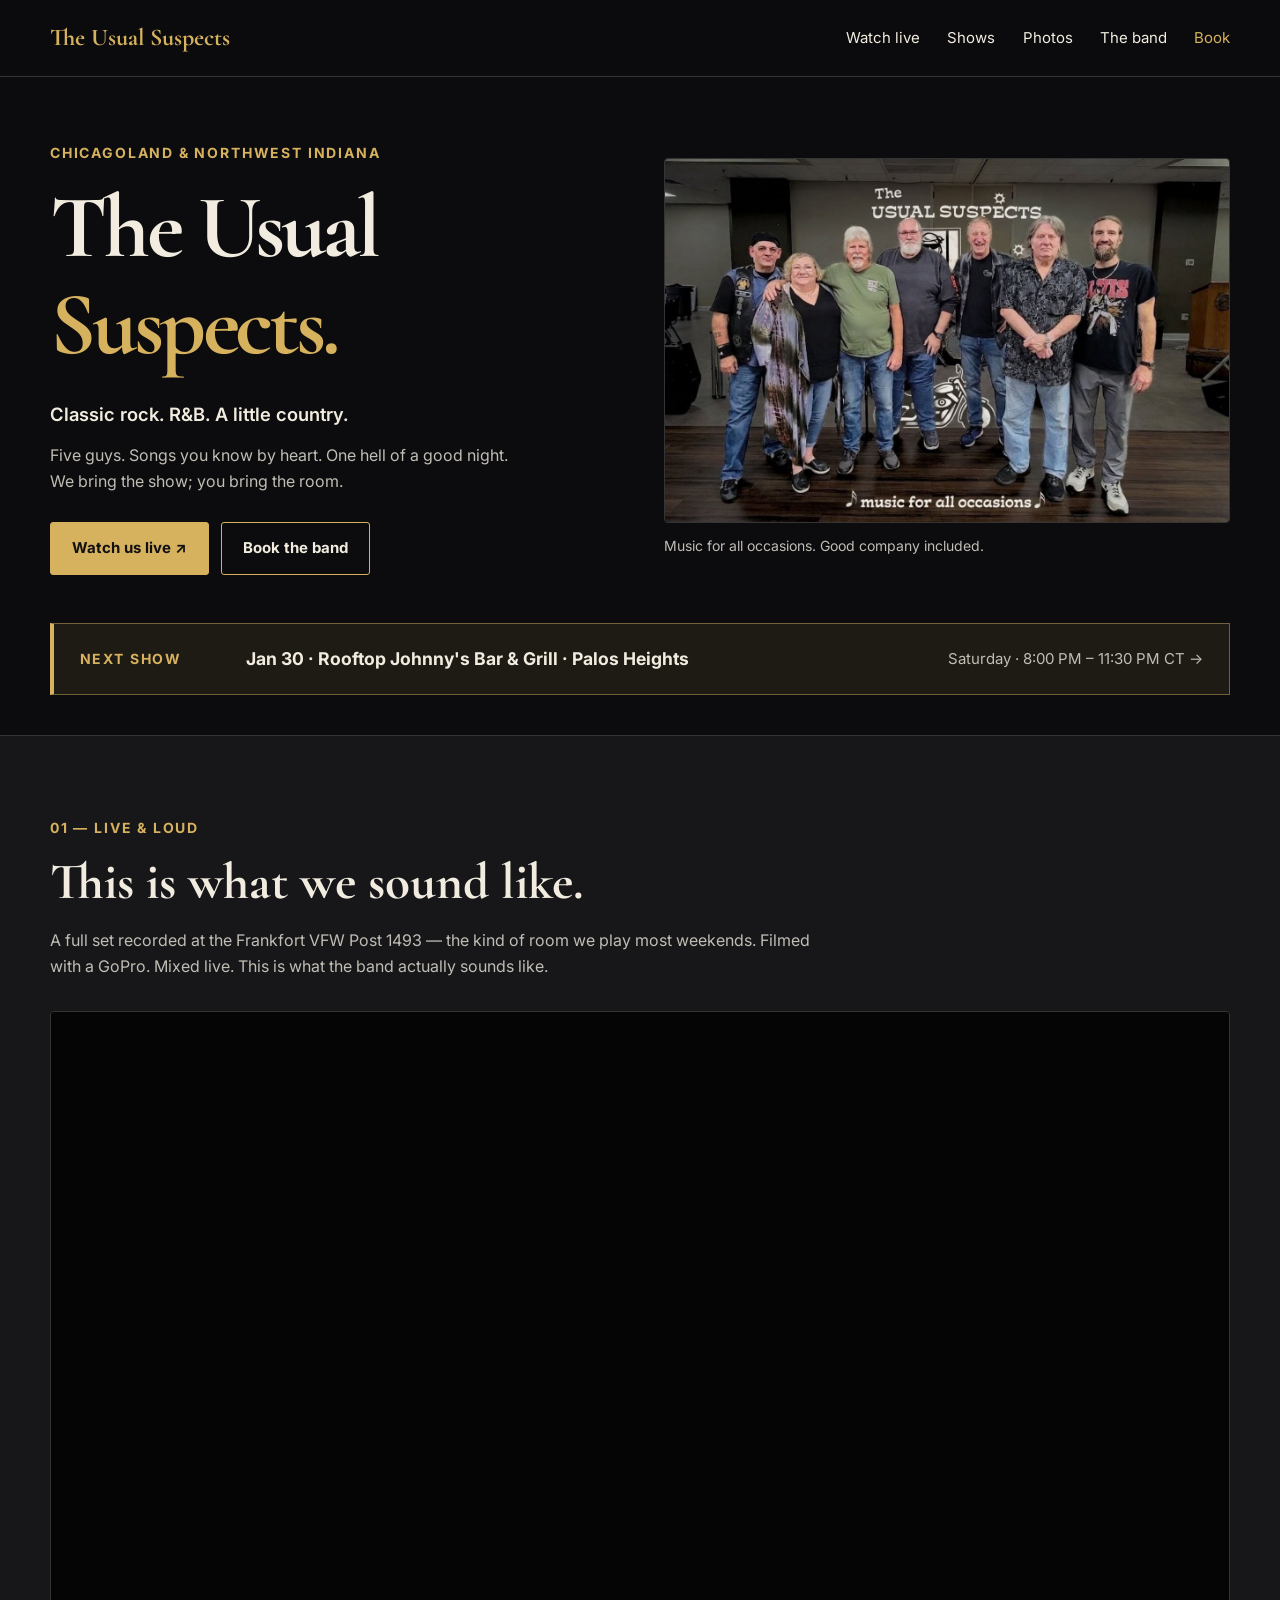
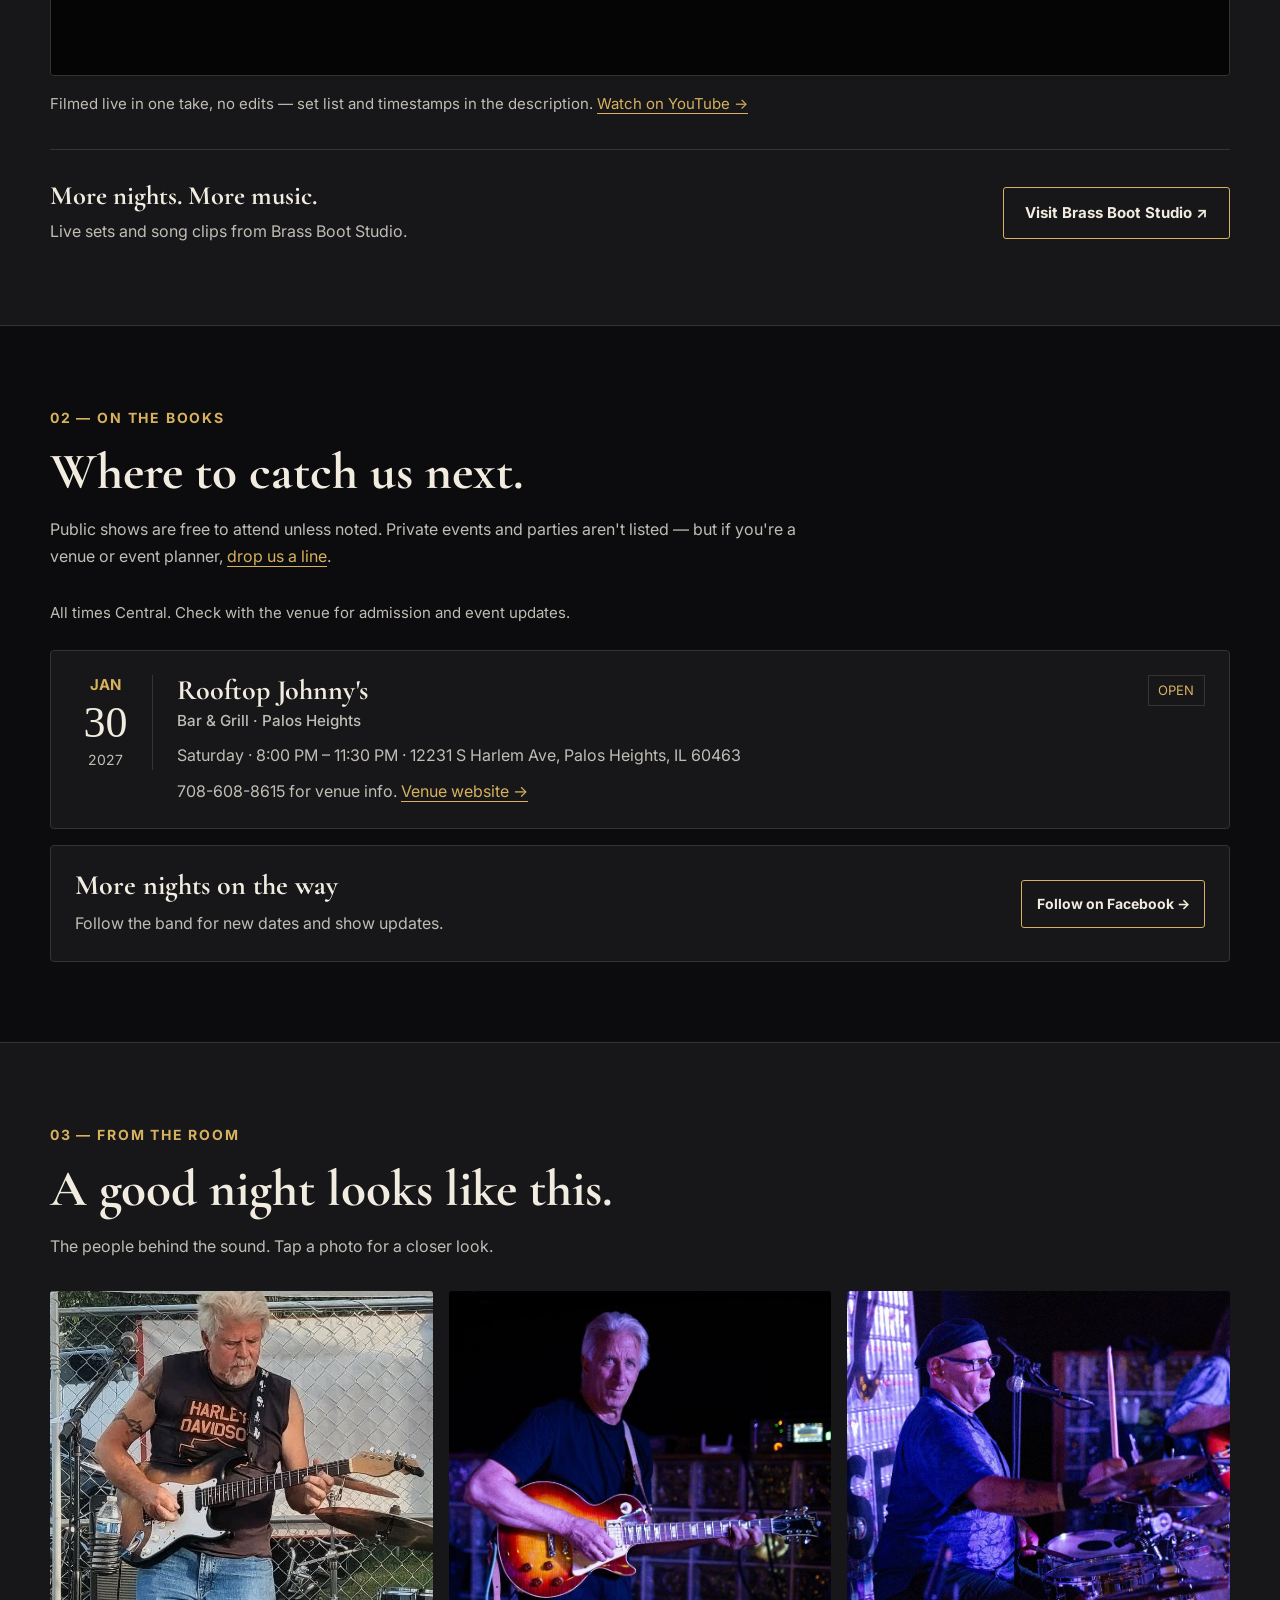
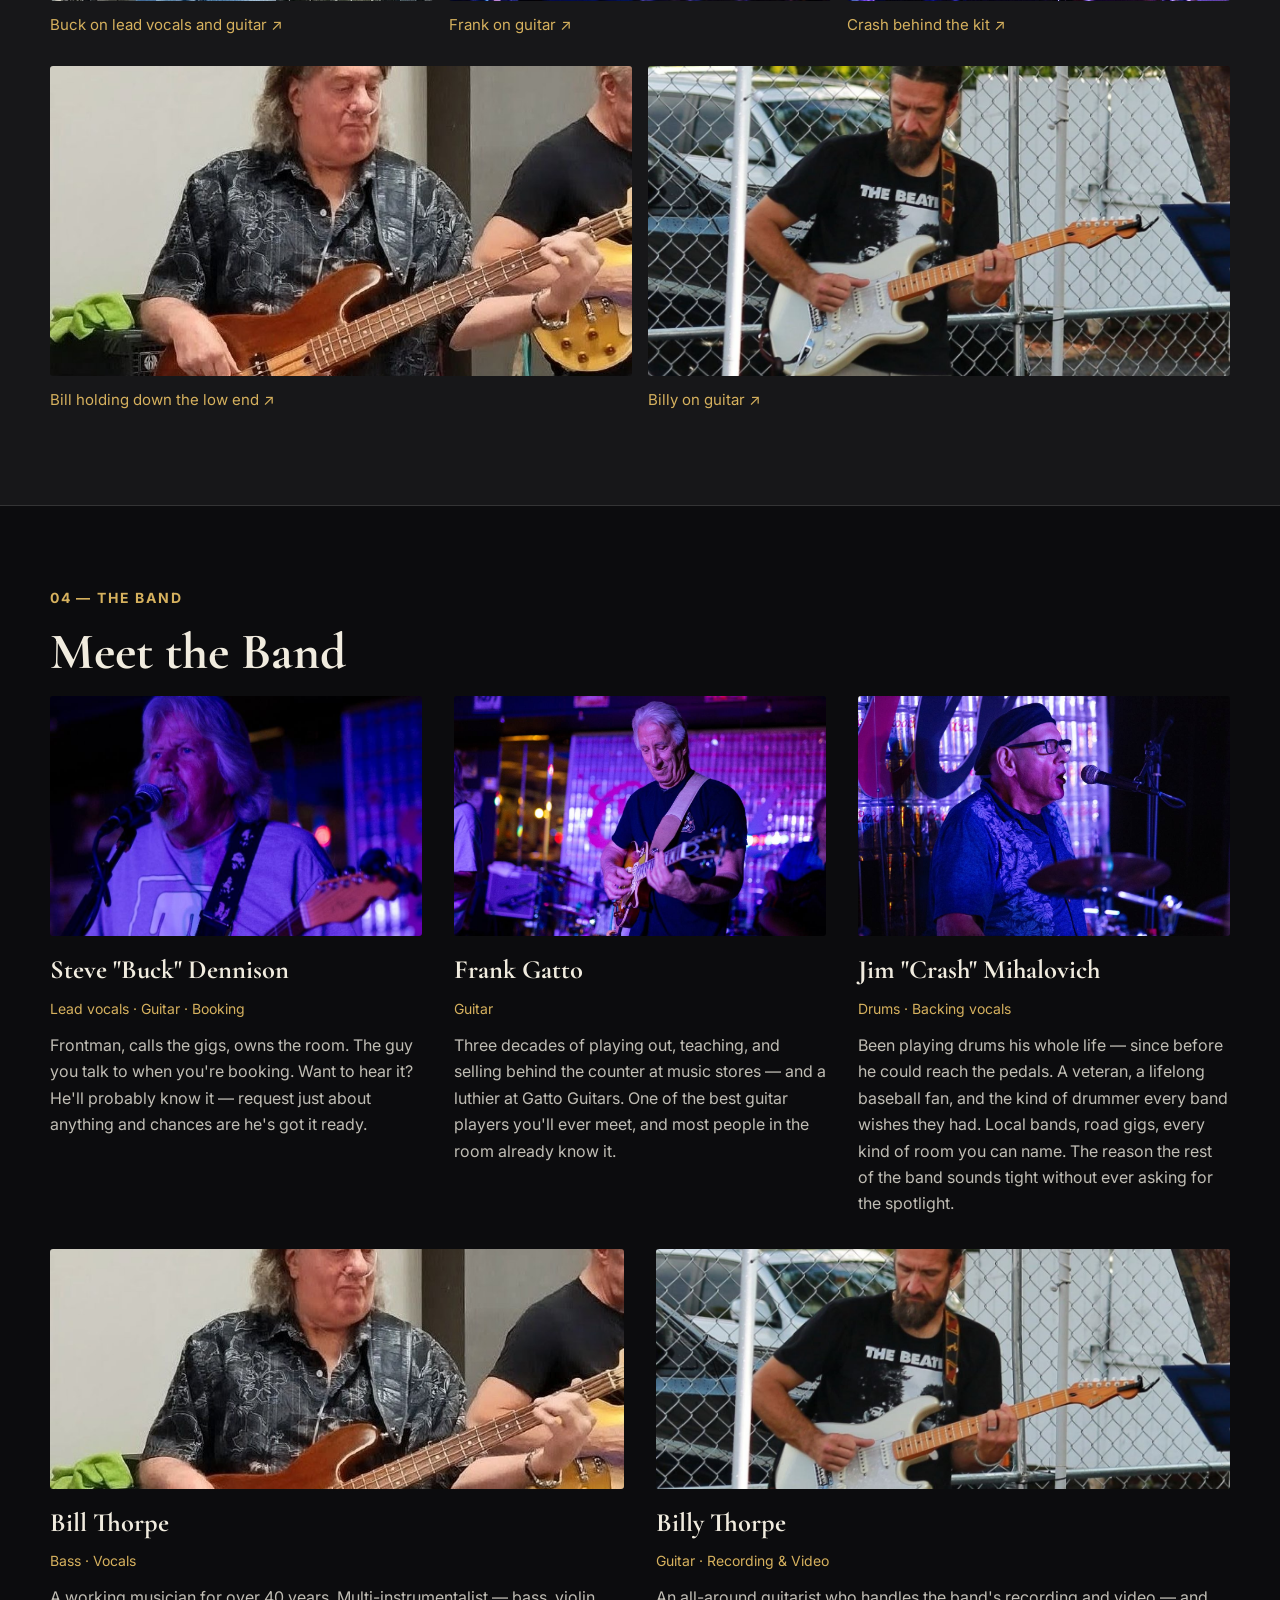
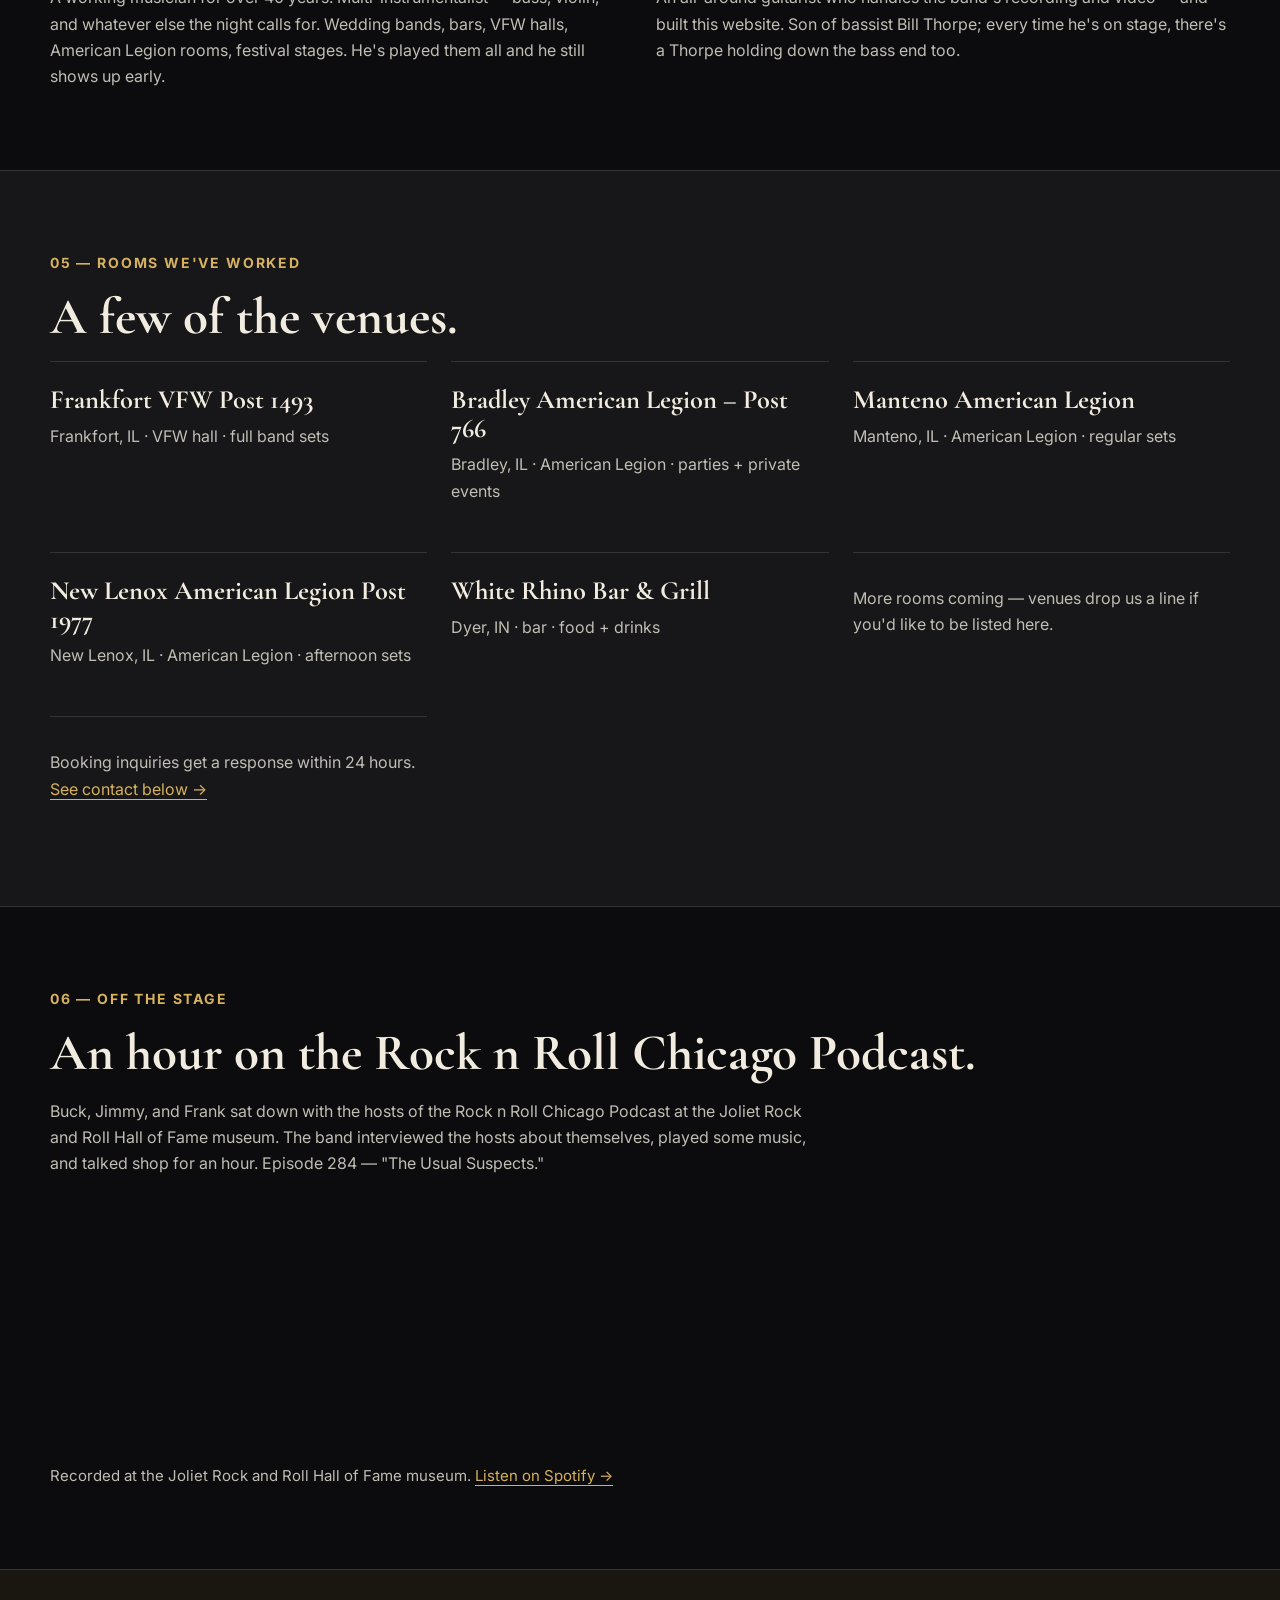
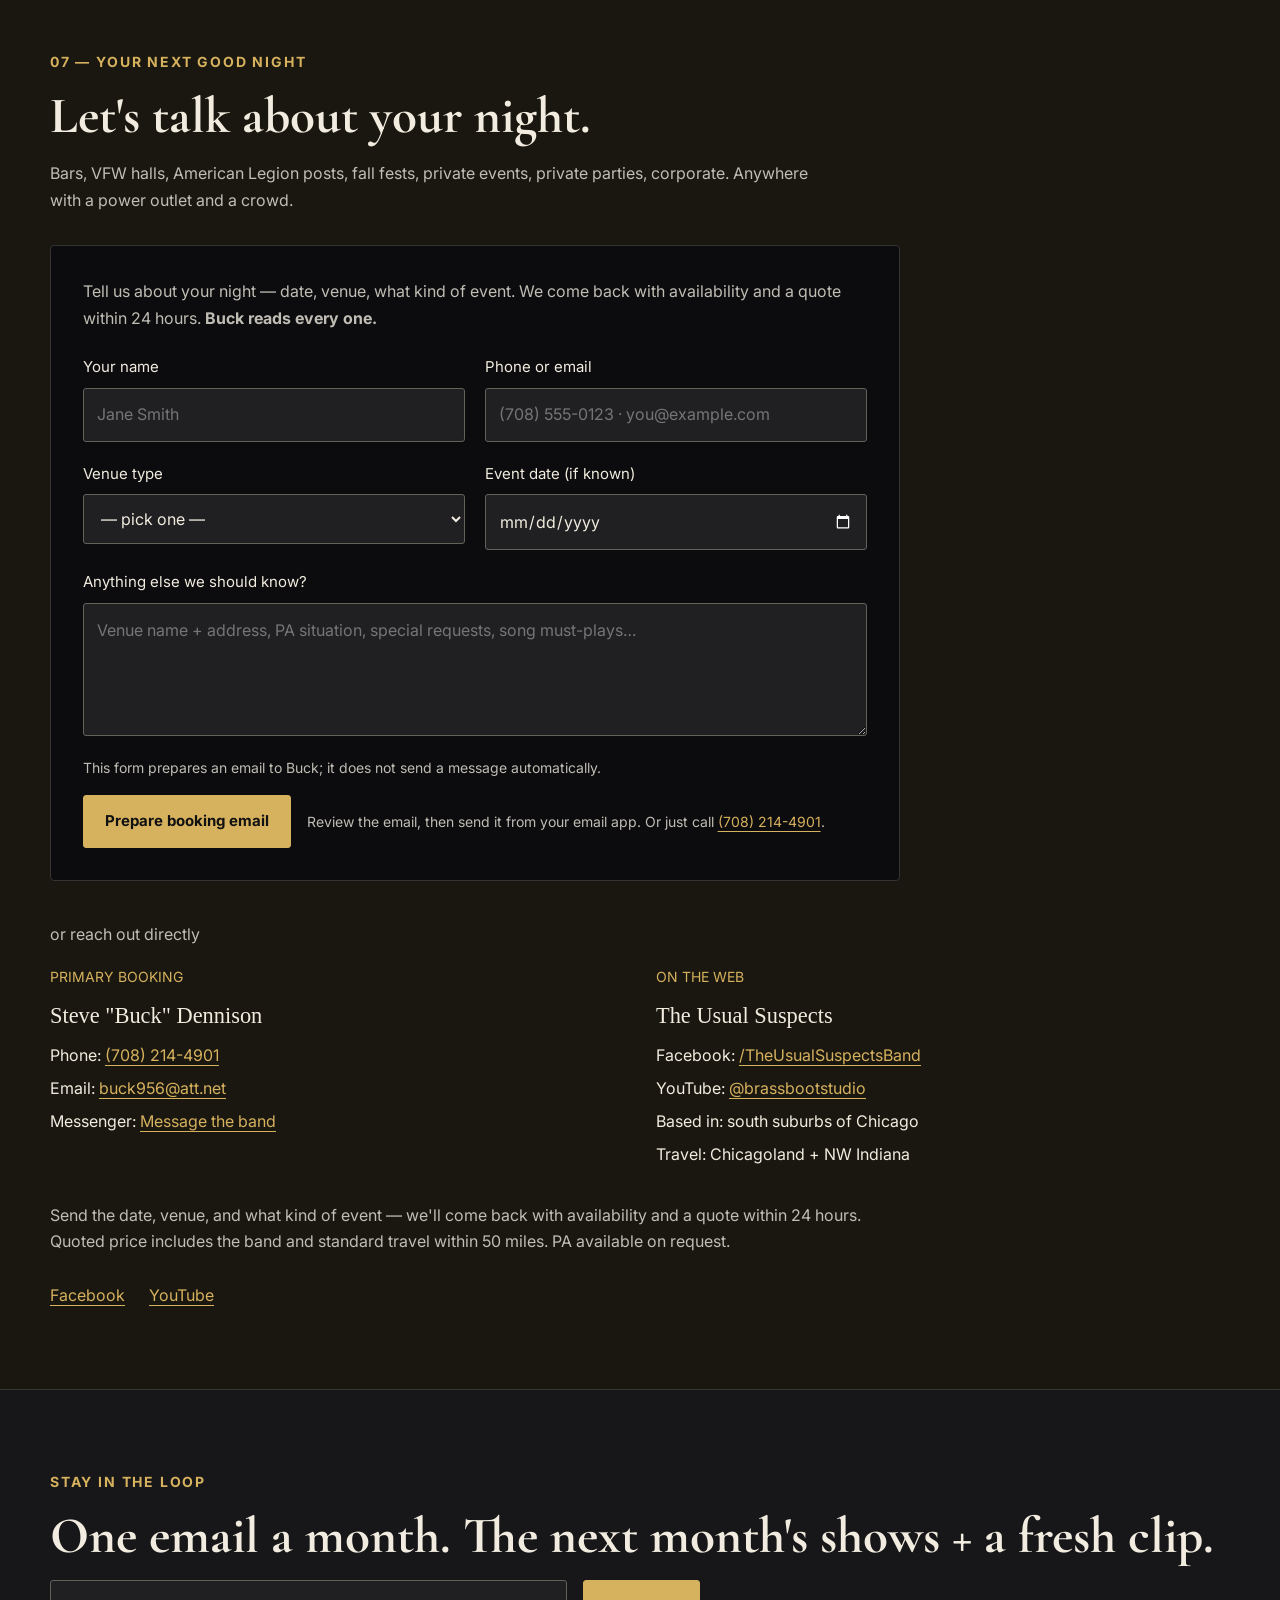
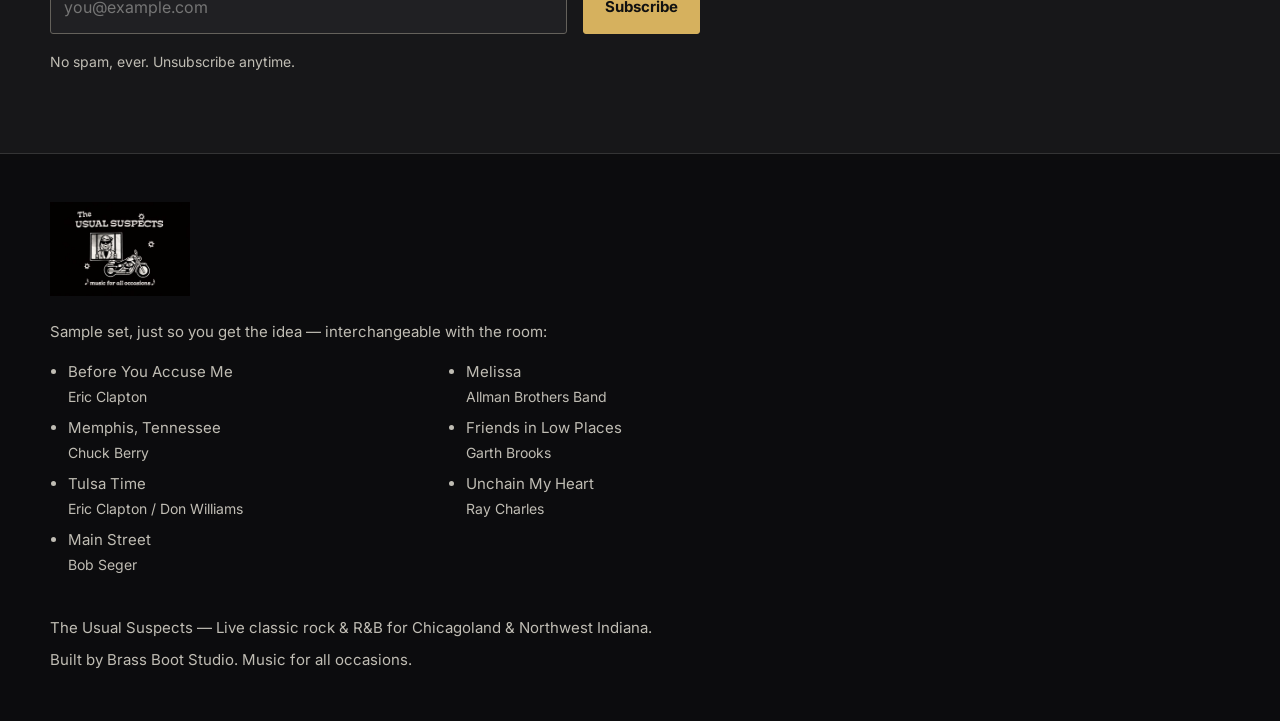
==== commit 18fd5f06: "Update Crash behind the kit gallery photo" ====
--- a/index.html
+++ b/index.html
@@ -369,7 +369,7 @@
       </div>
     </div>
   </section>
-<section class="section section-alt" id="gallery"><div class="container"><span class="eyebrow">03 — FROM THE ROOM</span><h2>A good night looks like this.</h2><p class="section-lede">The people behind the sound. Tap a photo for a closer look.</p><div class="gallery-grid"><a href="photos/buck-photo.jpg" data-gallery><img src="photos/buck-photo.jpg" alt="Buck on lead vocals and guitar" loading="lazy"><span>Buck on lead vocals and guitar ↗</span></a><a href="photos/frank-gallery-7008.jpg" data-gallery><img src="photos/frank-gallery-7008.jpg" style="object-position:50% 10%" alt="Frank on guitar" loading="lazy"><span>Frank on guitar ↗</span></a><a href="photos/jim-photo.jpg" data-gallery><img src="photos/jim-photo.jpg" alt="Crash behind the kit" loading="lazy"><span>Crash behind the kit ↗</span></a><a href="photos/bass-photo.jpg" data-gallery><img src="photos/bass-photo.jpg" alt="Bill holding down the low end" loading="lazy"><span>Bill holding down the low end ↗</span></a><a href="photos/billy-photo.jpg" data-gallery><img src="photos/billy-photo.jpg" alt="Billy on guitar" loading="lazy"><span>Billy on guitar ↗</span></a></div></div></section>
+<section class="section section-alt" id="gallery"><div class="container"><span class="eyebrow">03 — FROM THE ROOM</span><h2>A good night looks like this.</h2><p class="section-lede">The people behind the sound. Tap a photo for a closer look.</p><div class="gallery-grid"><a href="photos/buck-photo.jpg" data-gallery><img src="photos/buck-photo.jpg" alt="Buck on lead vocals and guitar" loading="lazy"><span>Buck on lead vocals and guitar ↗</span></a><a href="photos/frank-gallery-7008.jpg" data-gallery><img src="photos/frank-gallery-7008.jpg" style="object-position:50% 10%" alt="Frank on guitar" loading="lazy"><span>Frank on guitar ↗</span></a><a href="photos/crash-gallery-7014.jpg" data-gallery><img src="photos/crash-gallery-7014.jpg" style="object-position:28% 30%" alt="Crash behind the kit" loading="lazy"><span>Crash behind the kit ↗</span></a><a href="photos/bass-photo.jpg" data-gallery><img src="photos/bass-photo.jpg" alt="Bill holding down the low end" loading="lazy"><span>Bill holding down the low end ↗</span></a><a href="photos/billy-photo.jpg" data-gallery><img src="photos/billy-photo.jpg" alt="Billy on guitar" loading="lazy"><span>Billy on guitar ↗</span></a></div></div></section>
 <section class="section" id="band">
     <div class="container">
       <span class="eyebrow">04 — THE BAND</span>
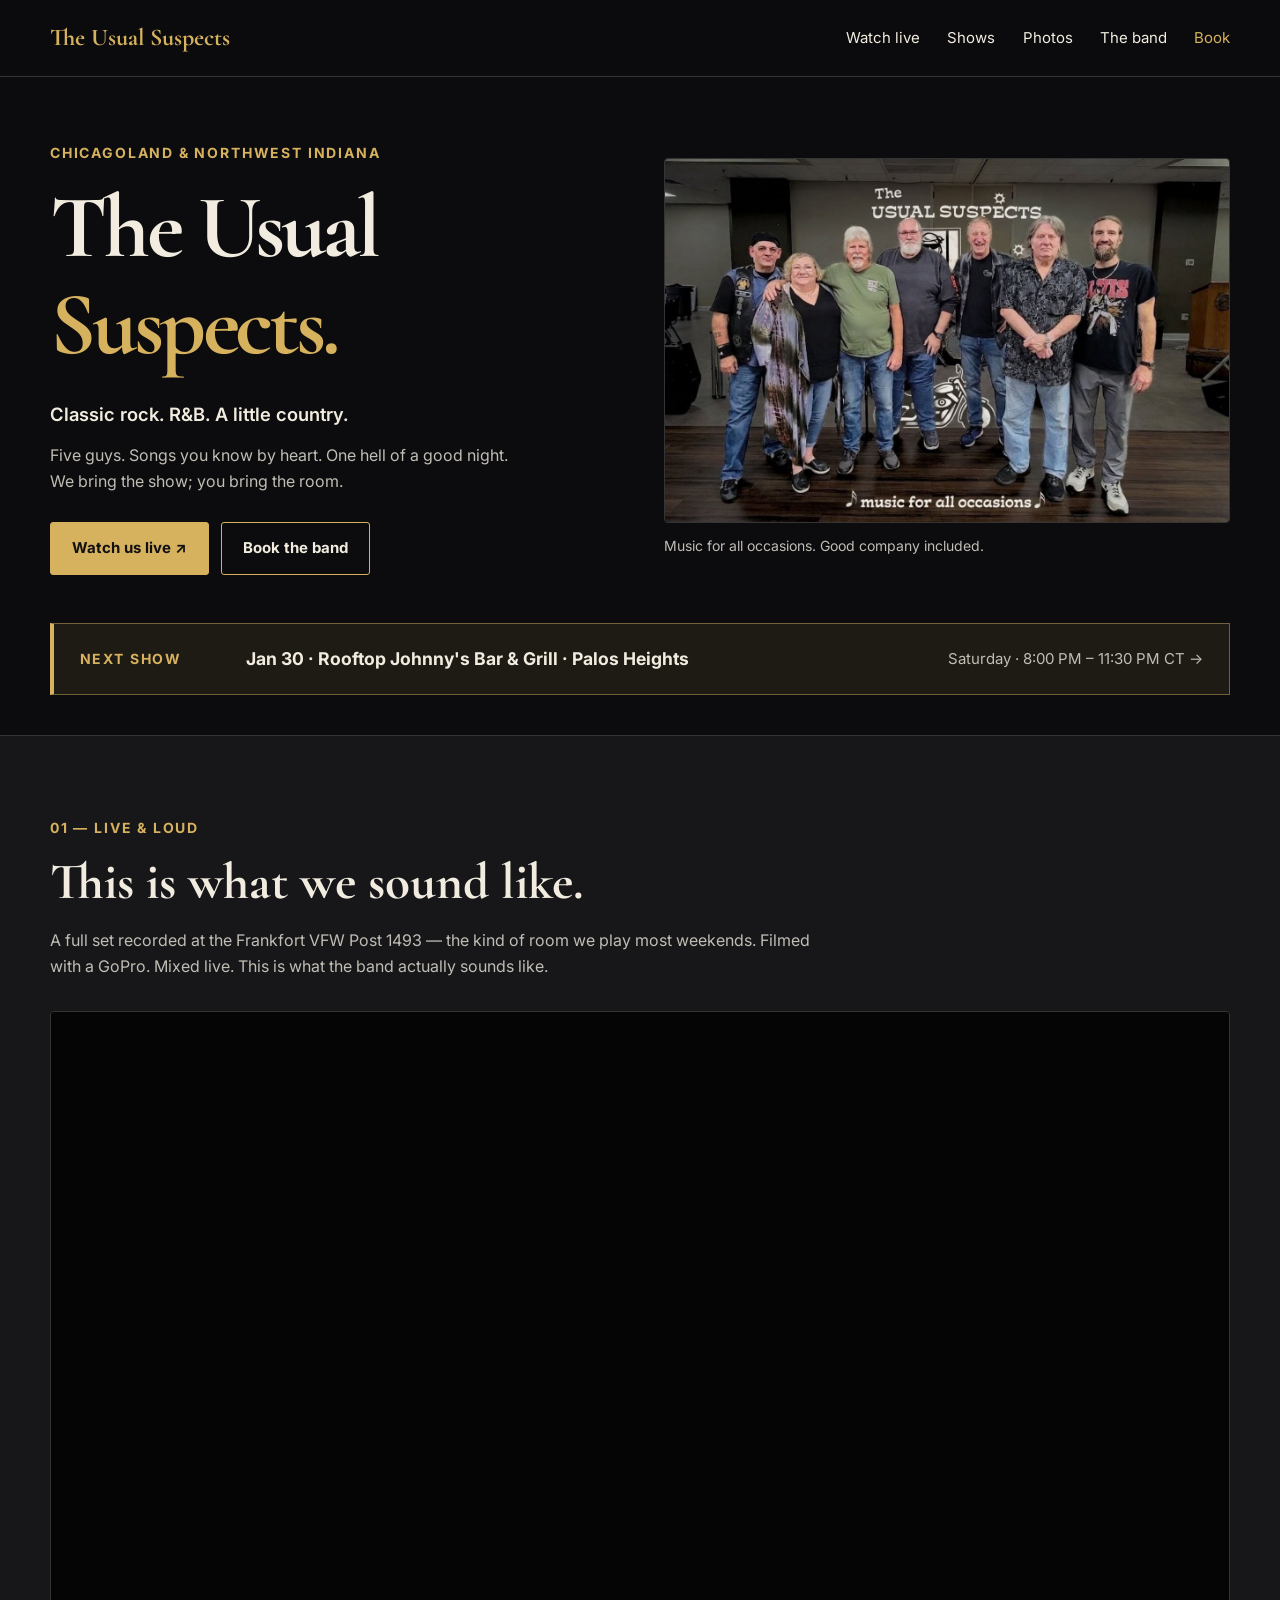
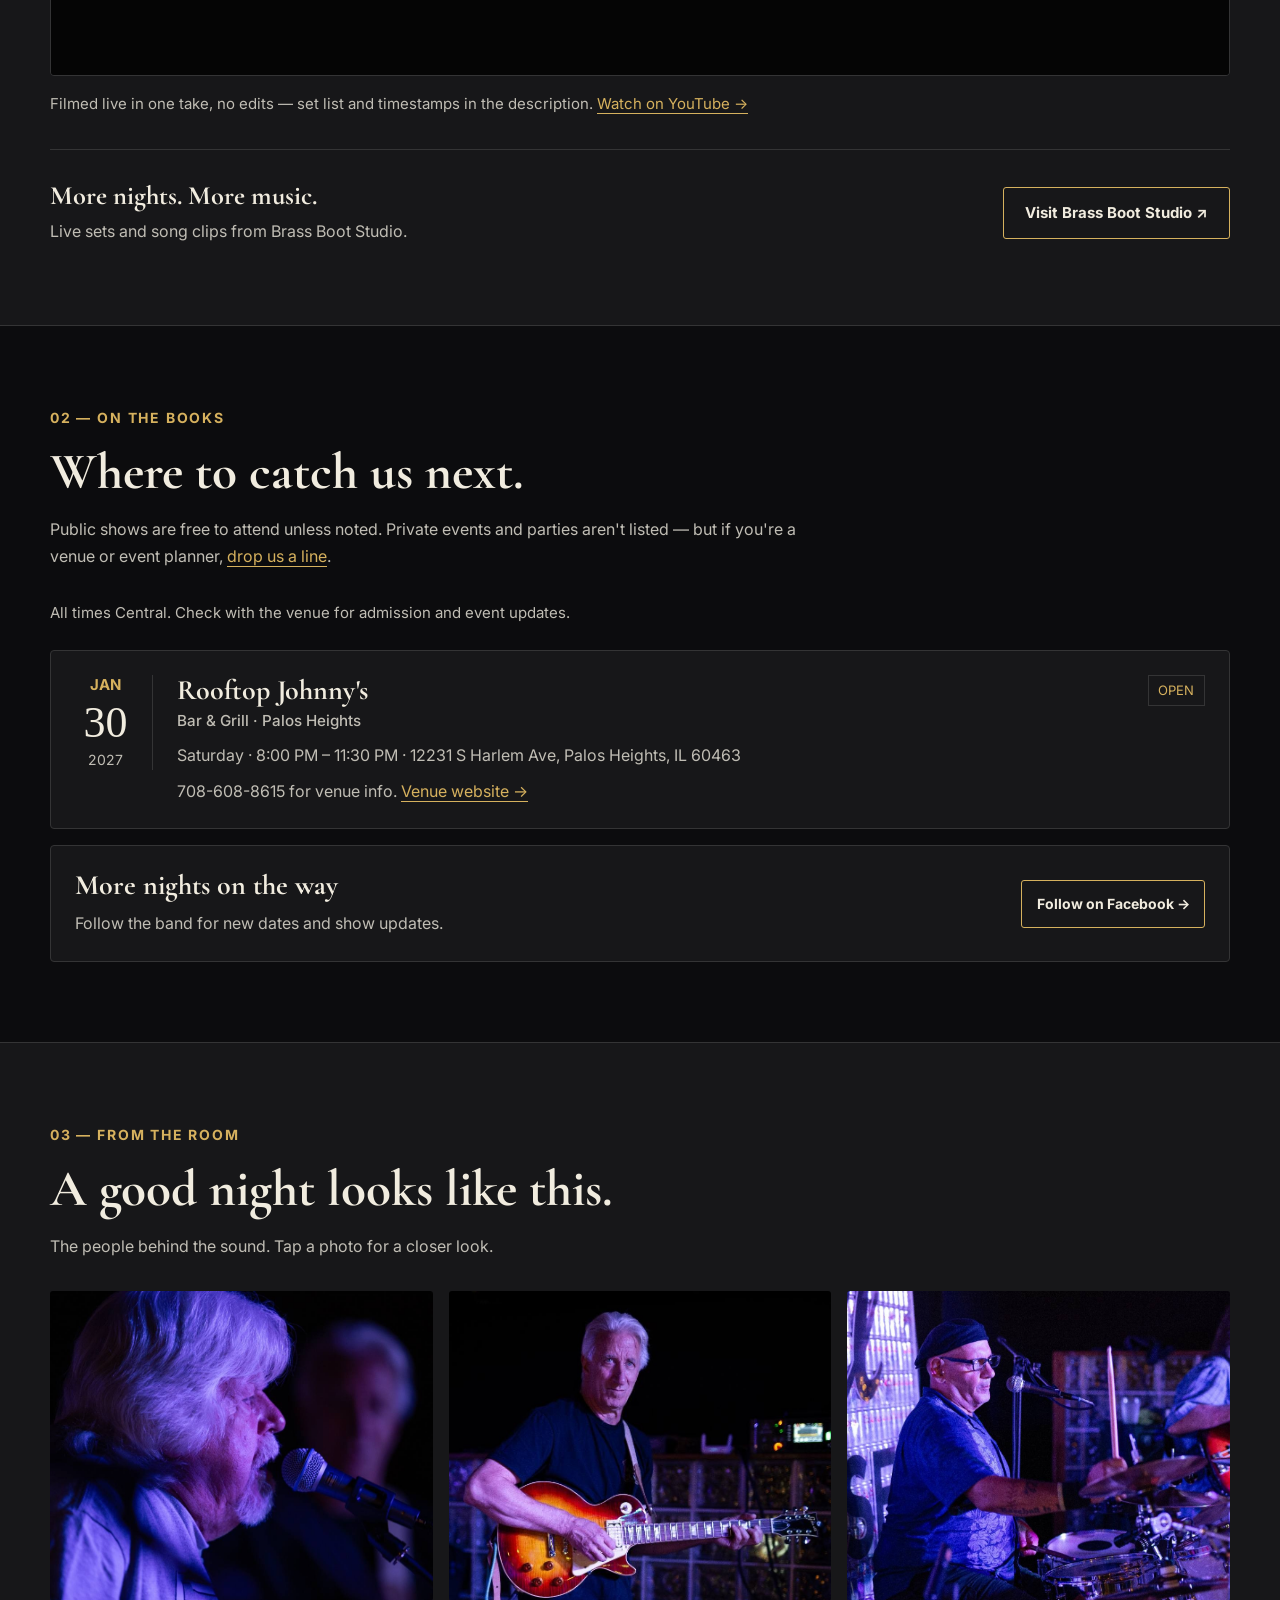
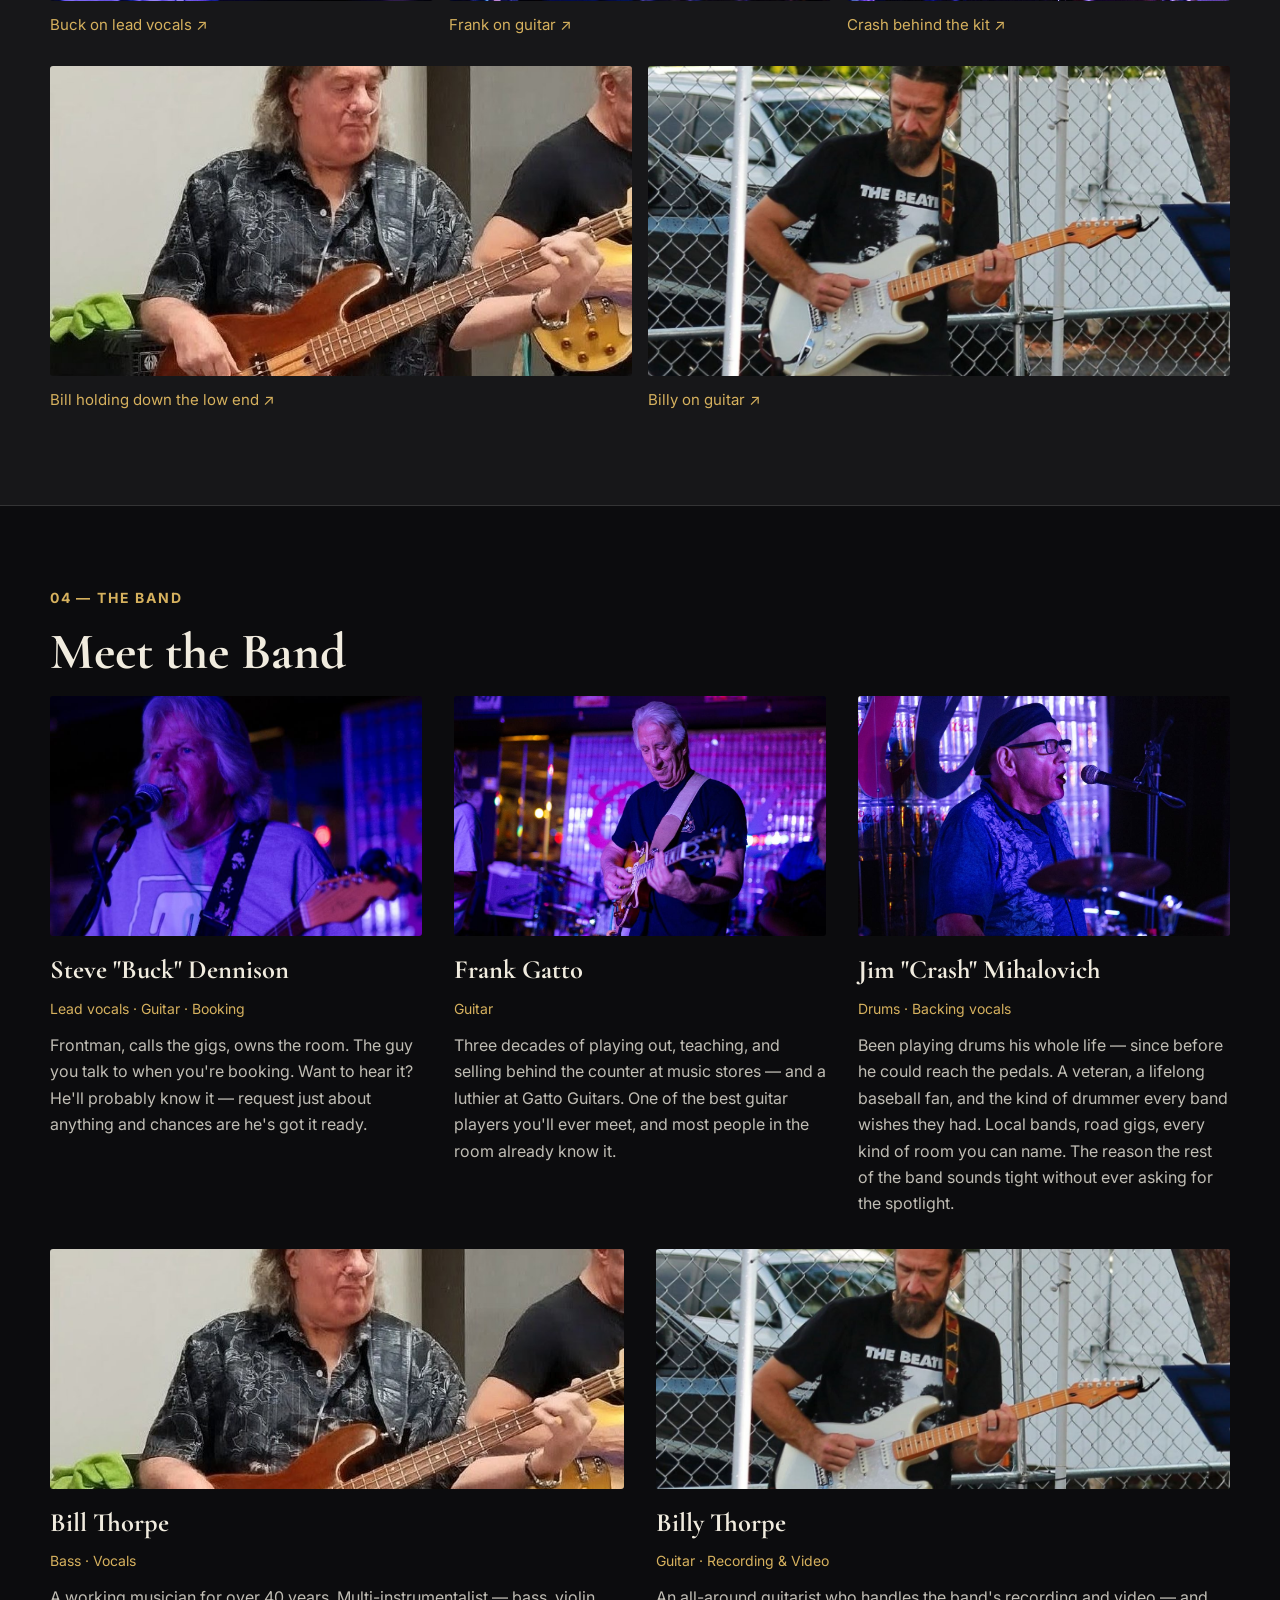
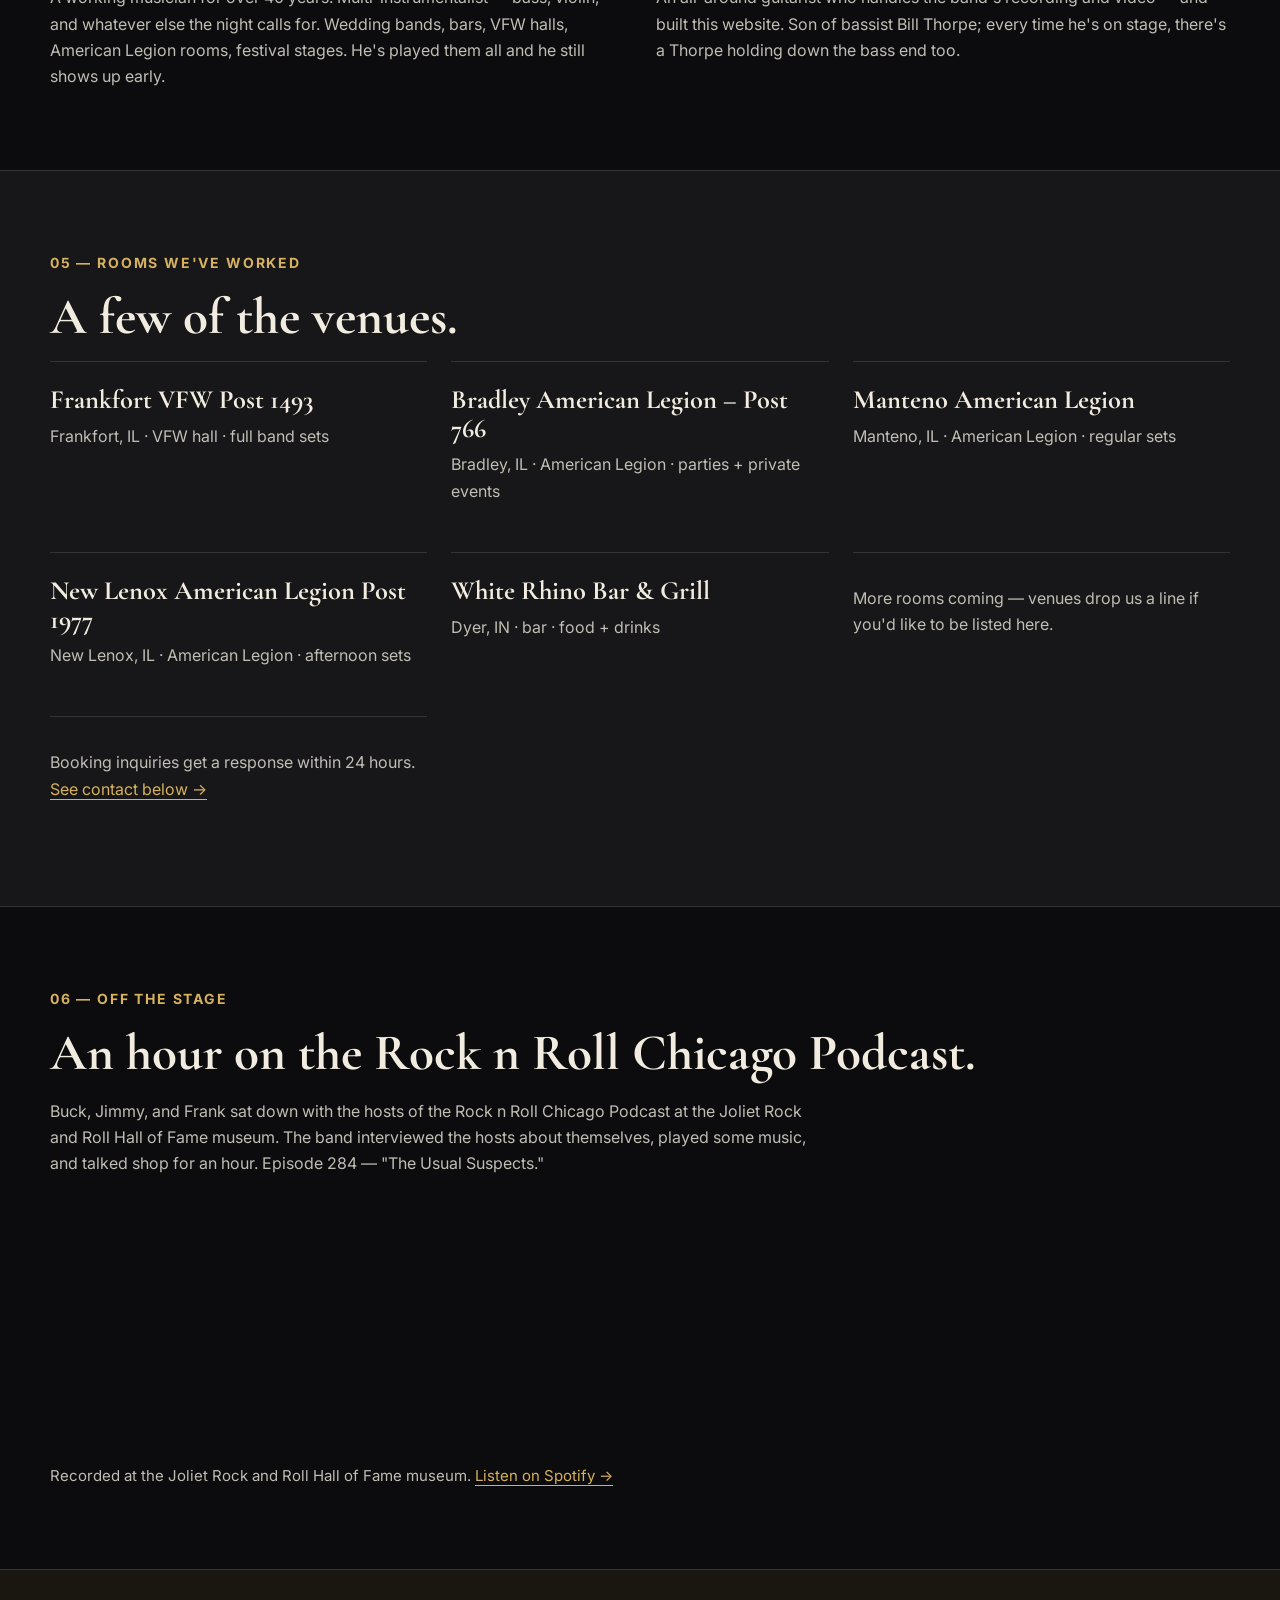
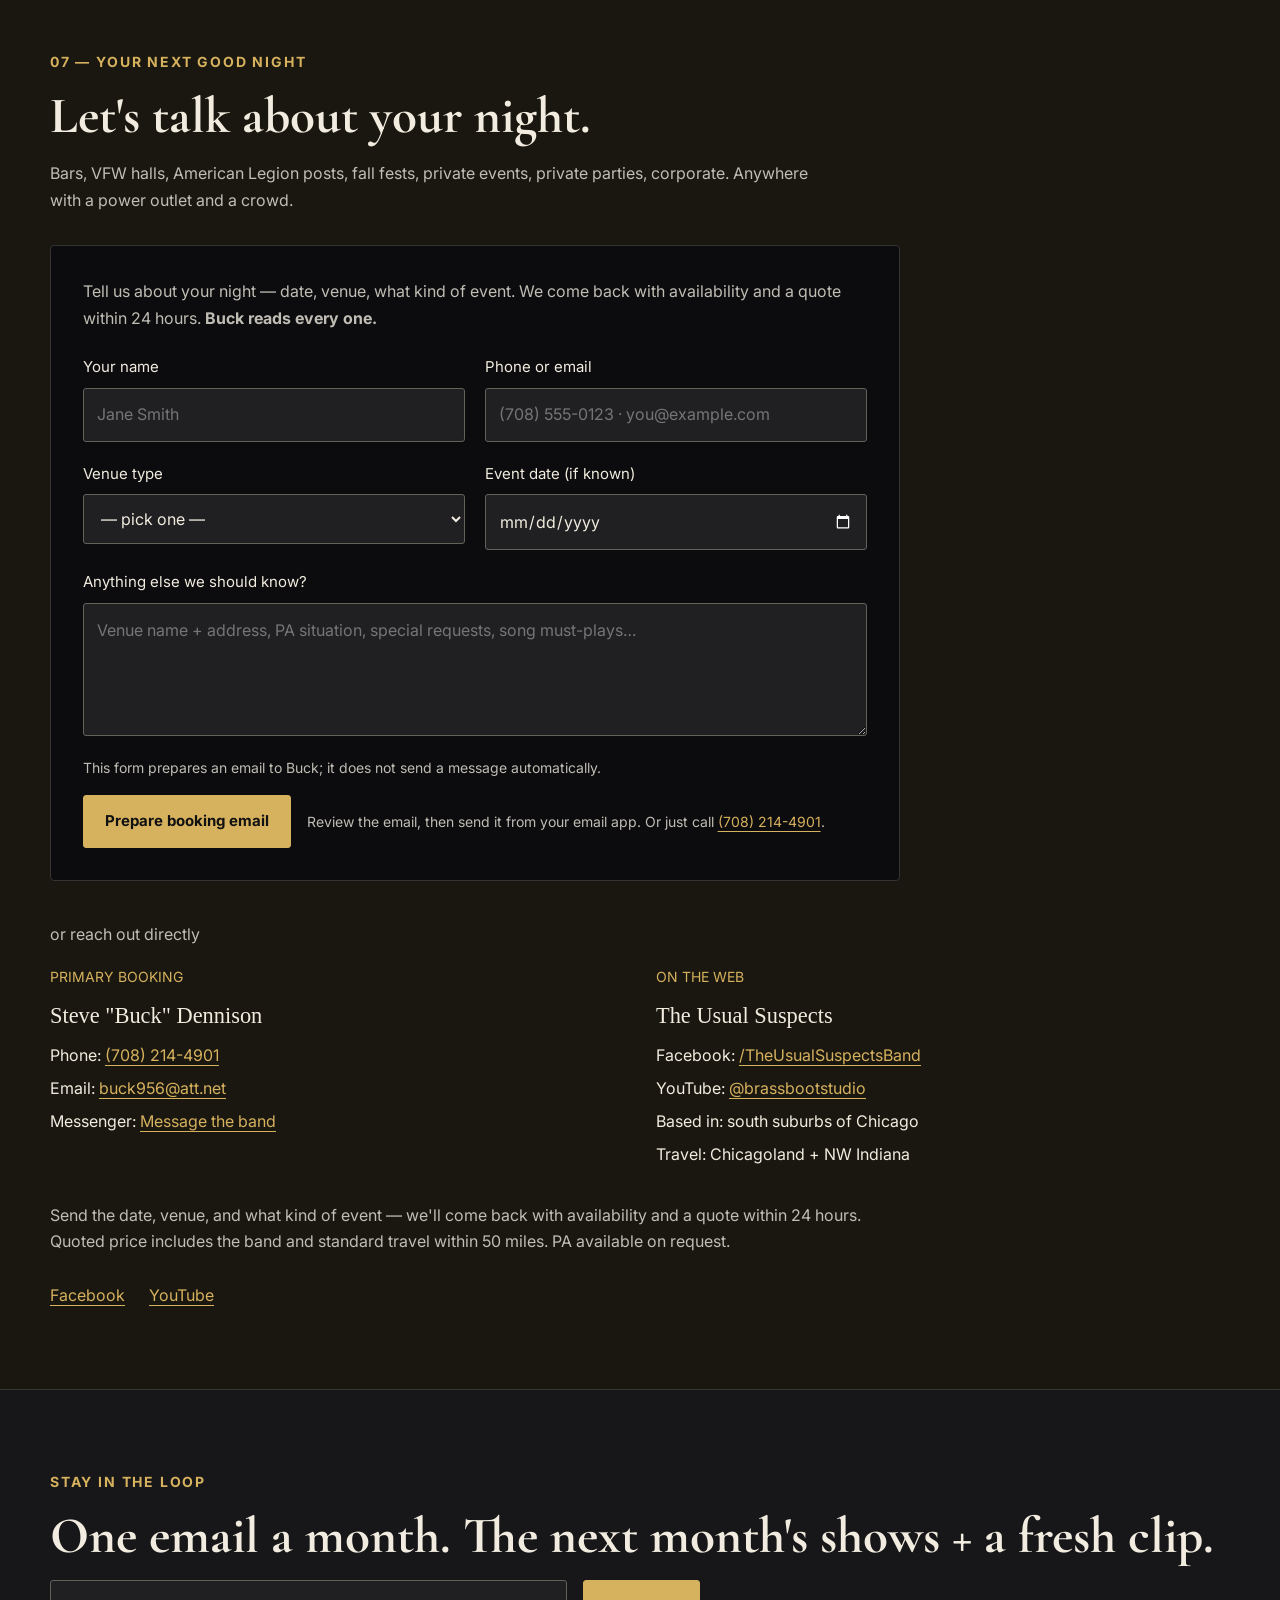
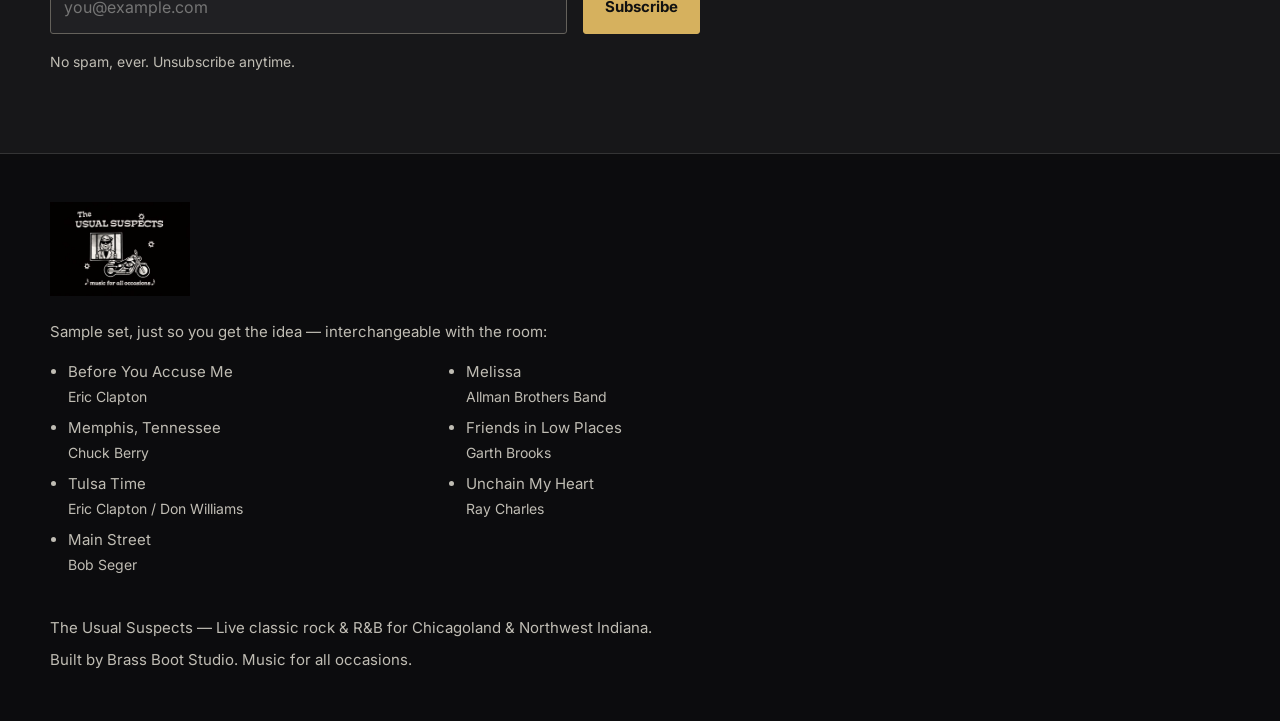
==== commit 283b3892: "Replace Buck gallery photo with vocal close-up" ====
--- a/index.html
+++ b/index.html
@@ -369,7 +369,7 @@
       </div>
     </div>
   </section>
-<section class="section section-alt" id="gallery"><div class="container"><span class="eyebrow">03 — FROM THE ROOM</span><h2>A good night looks like this.</h2><p class="section-lede">The people behind the sound. Tap a photo for a closer look.</p><div class="gallery-grid"><a href="photos/buck-photo.jpg" data-gallery><img src="photos/buck-photo.jpg" alt="Buck on lead vocals and guitar" loading="lazy"><span>Buck on lead vocals and guitar ↗</span></a><a href="photos/frank-gallery-7008.jpg" data-gallery><img src="photos/frank-gallery-7008.jpg" style="object-position:50% 10%" alt="Frank on guitar" loading="lazy"><span>Frank on guitar ↗</span></a><a href="photos/crash-gallery-7014.jpg" data-gallery><img src="photos/crash-gallery-7014.jpg" style="object-position:28% 30%" alt="Crash behind the kit" loading="lazy"><span>Crash behind the kit ↗</span></a><a href="photos/bass-photo.jpg" data-gallery><img src="photos/bass-photo.jpg" alt="Bill holding down the low end" loading="lazy"><span>Bill holding down the low end ↗</span></a><a href="photos/billy-photo.jpg" data-gallery><img src="photos/billy-photo.jpg" alt="Billy on guitar" loading="lazy"><span>Billy on guitar ↗</span></a></div></div></section>
+<section class="section section-alt" id="gallery"><div class="container"><span class="eyebrow">03 — FROM THE ROOM</span><h2>A good night looks like this.</h2><p class="section-lede">The people behind the sound. Tap a photo for a closer look.</p><div class="gallery-grid"><a href="photos/buck-gallery-7000.jpg" data-gallery><img src="photos/buck-gallery-7000.jpg" alt="Buck on lead vocals" loading="lazy"><span>Buck on lead vocals ↗</span></a><a href="photos/frank-gallery-7008.jpg" data-gallery><img src="photos/frank-gallery-7008.jpg" style="object-position:50% 10%" alt="Frank on guitar" loading="lazy"><span>Frank on guitar ↗</span></a><a href="photos/crash-gallery-7014.jpg" data-gallery><img src="photos/crash-gallery-7014.jpg" style="object-position:28% 30%" alt="Crash behind the kit" loading="lazy"><span>Crash behind the kit ↗</span></a><a href="photos/bass-photo.jpg" data-gallery><img src="photos/bass-photo.jpg" alt="Bill holding down the low end" loading="lazy"><span>Bill holding down the low end ↗</span></a><a href="photos/billy-photo.jpg" data-gallery><img src="photos/billy-photo.jpg" alt="Billy on guitar" loading="lazy"><span>Billy on guitar ↗</span></a></div></div></section>
 <section class="section" id="band">
     <div class="container">
       <span class="eyebrow">04 — THE BAND</span>
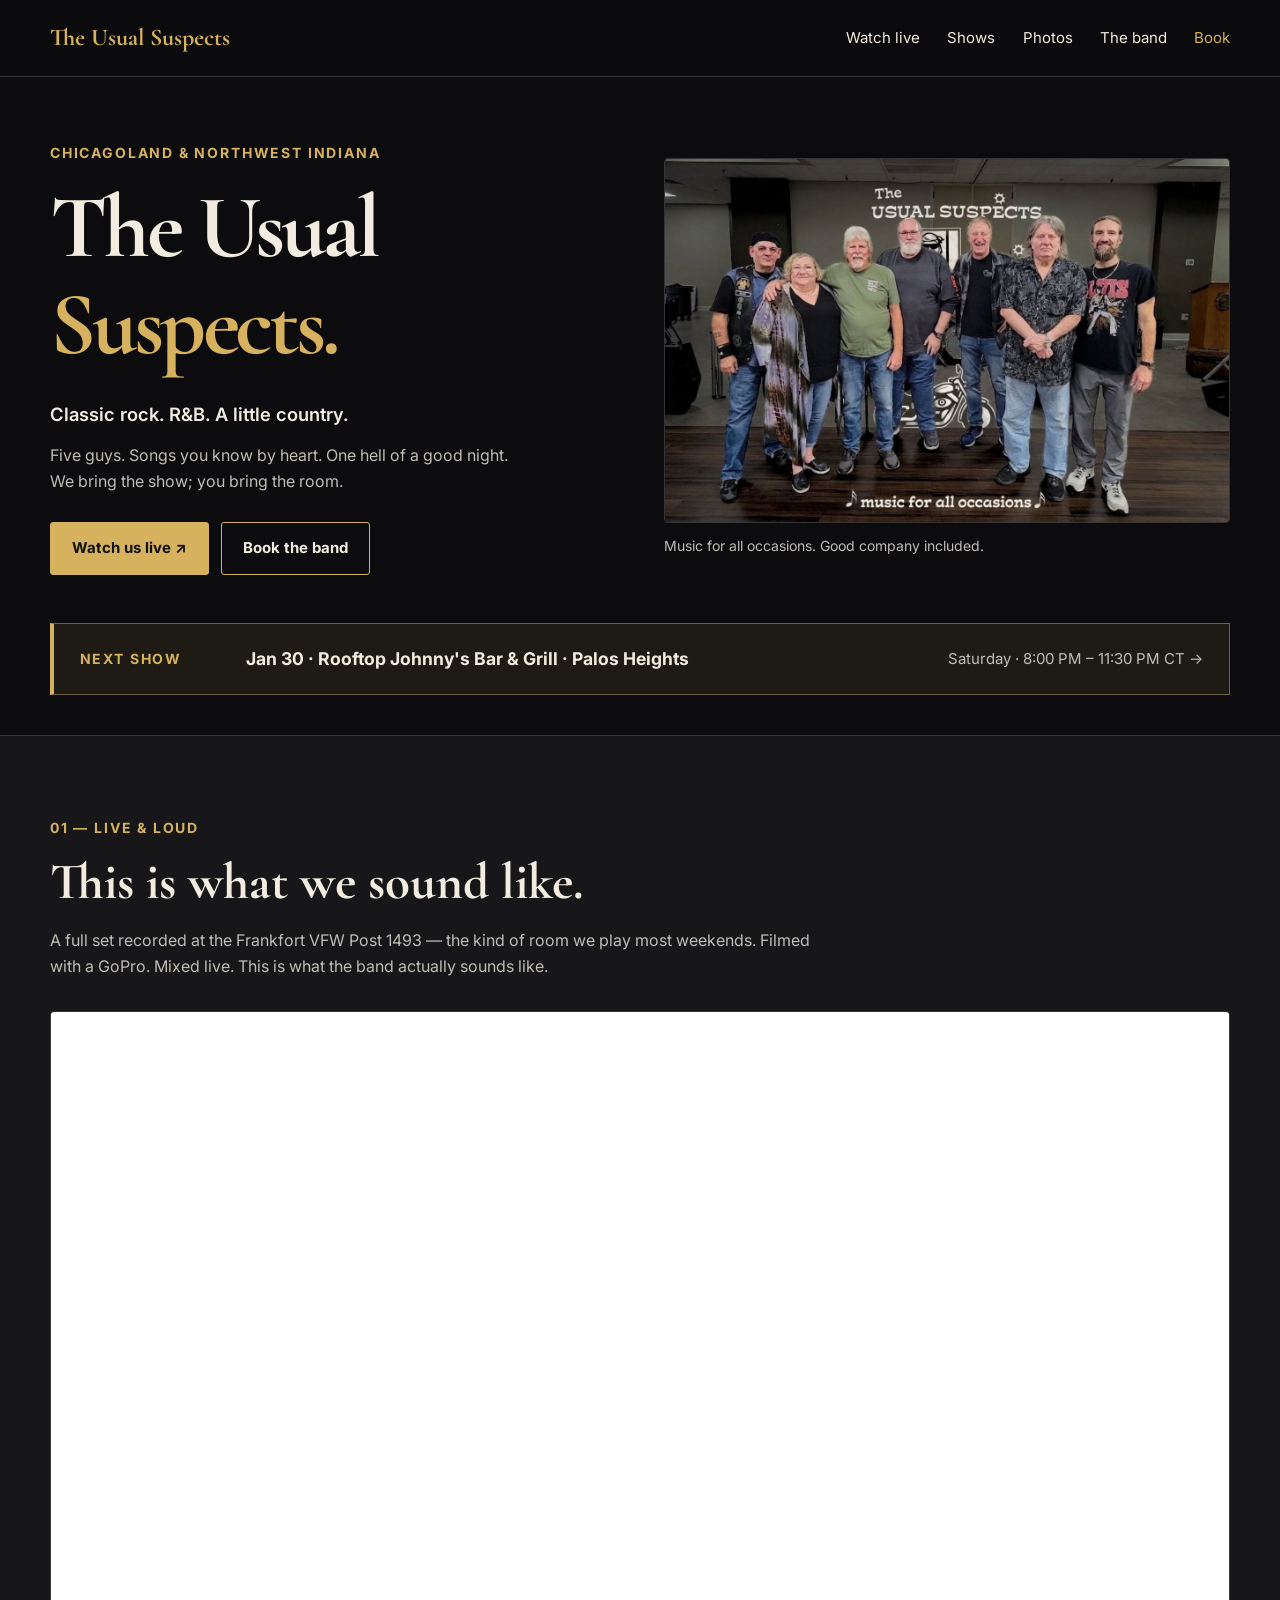
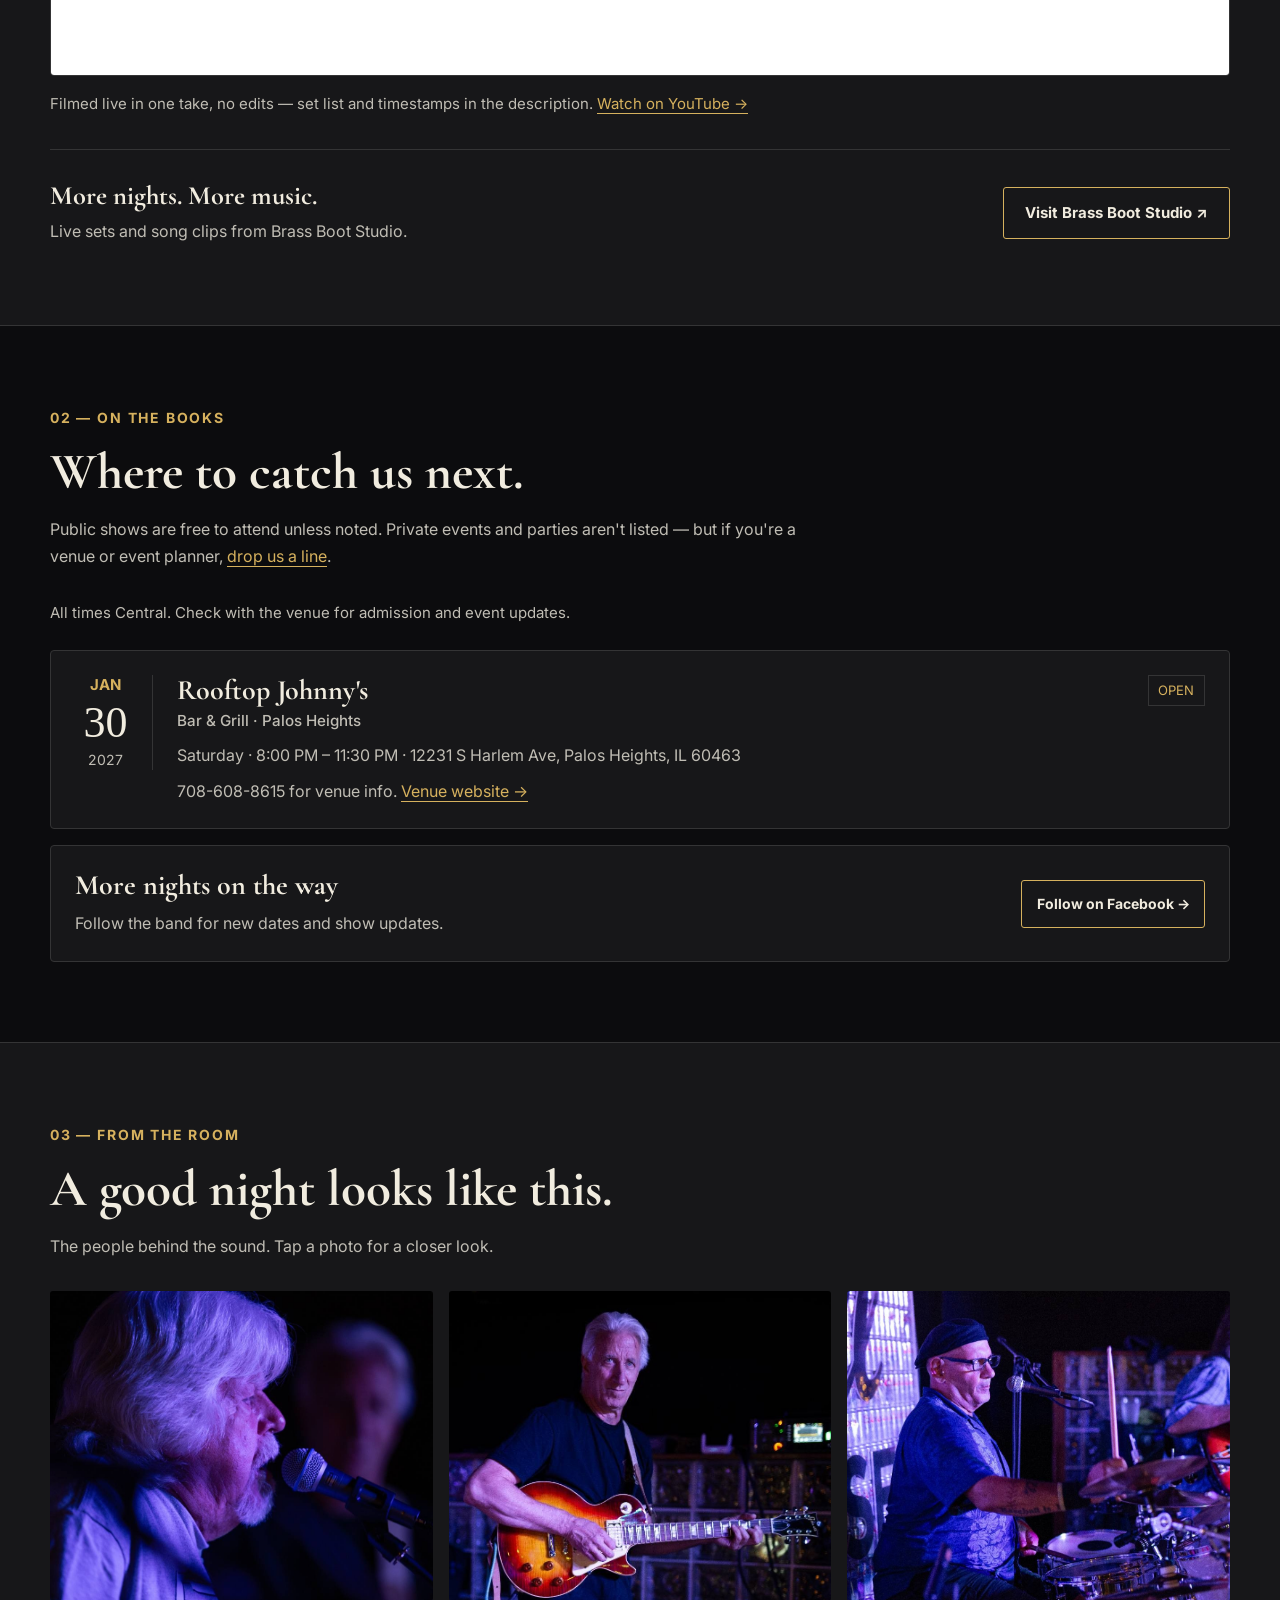
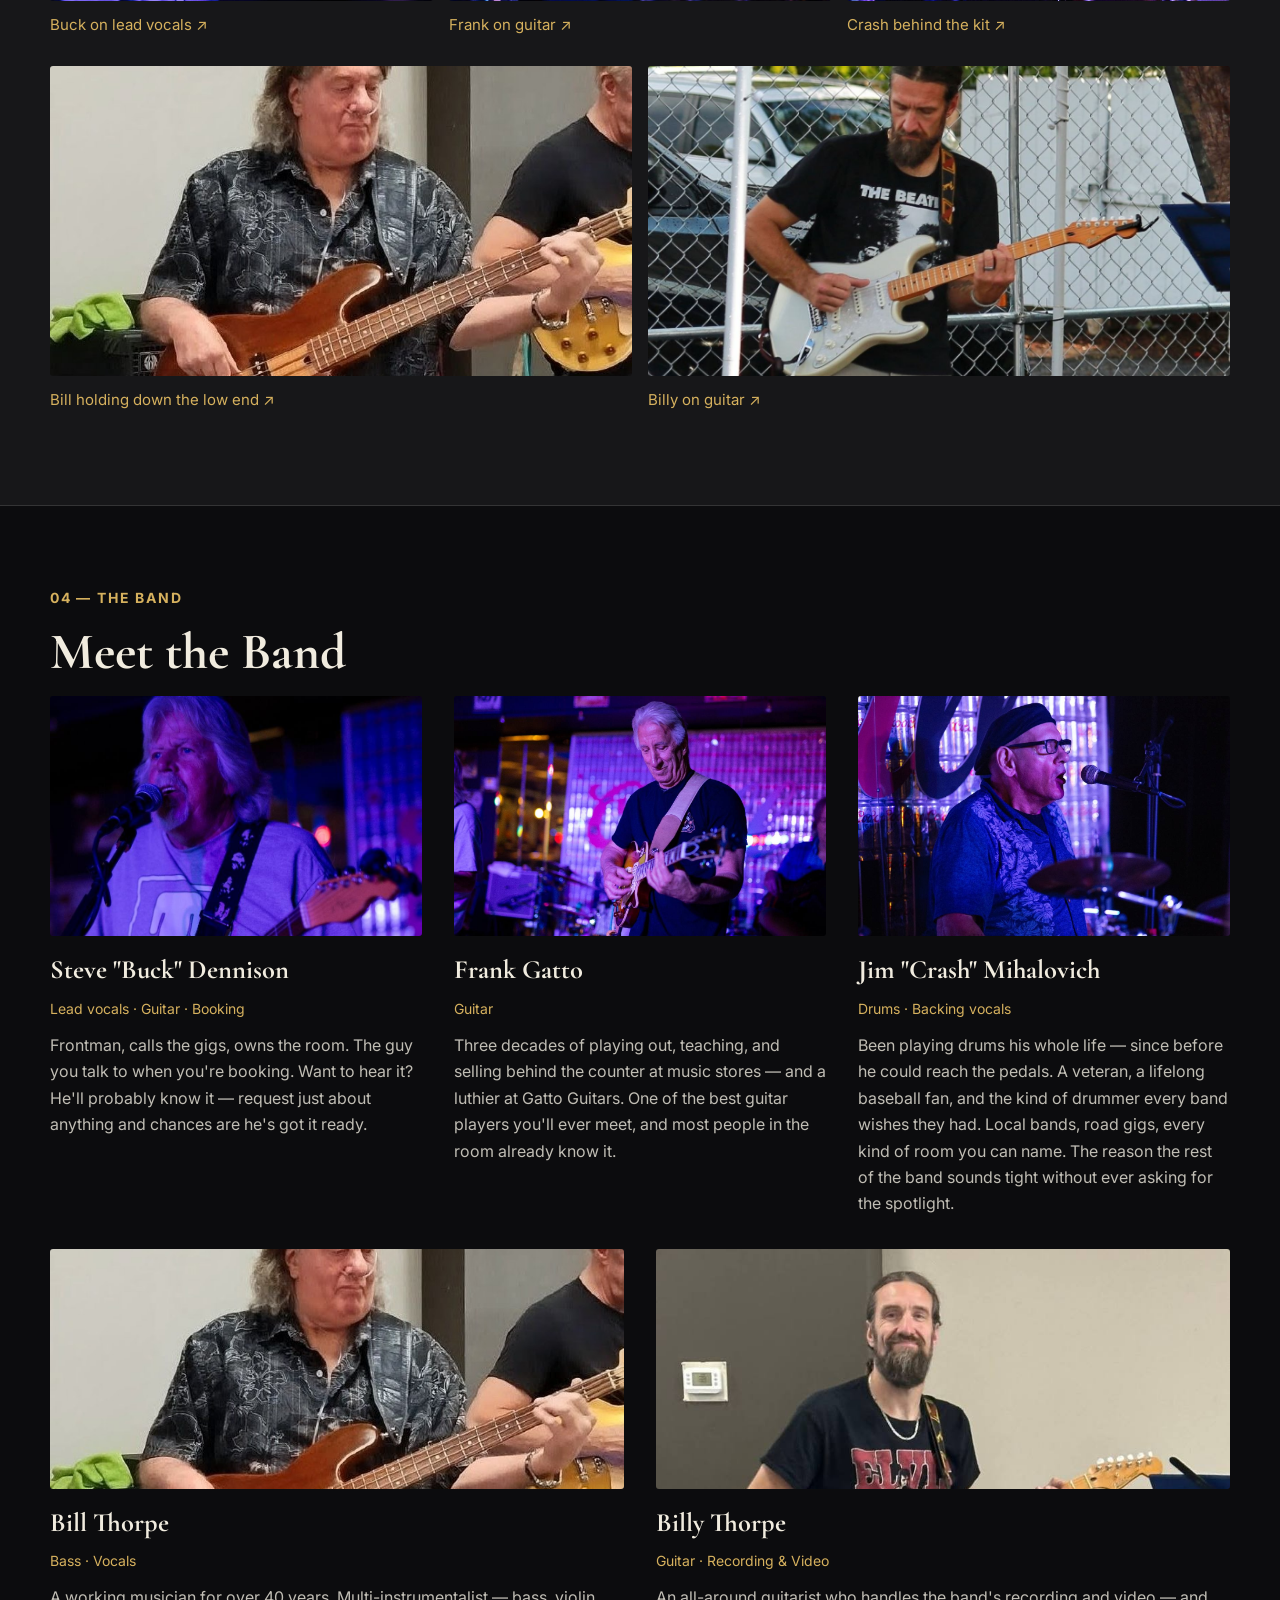
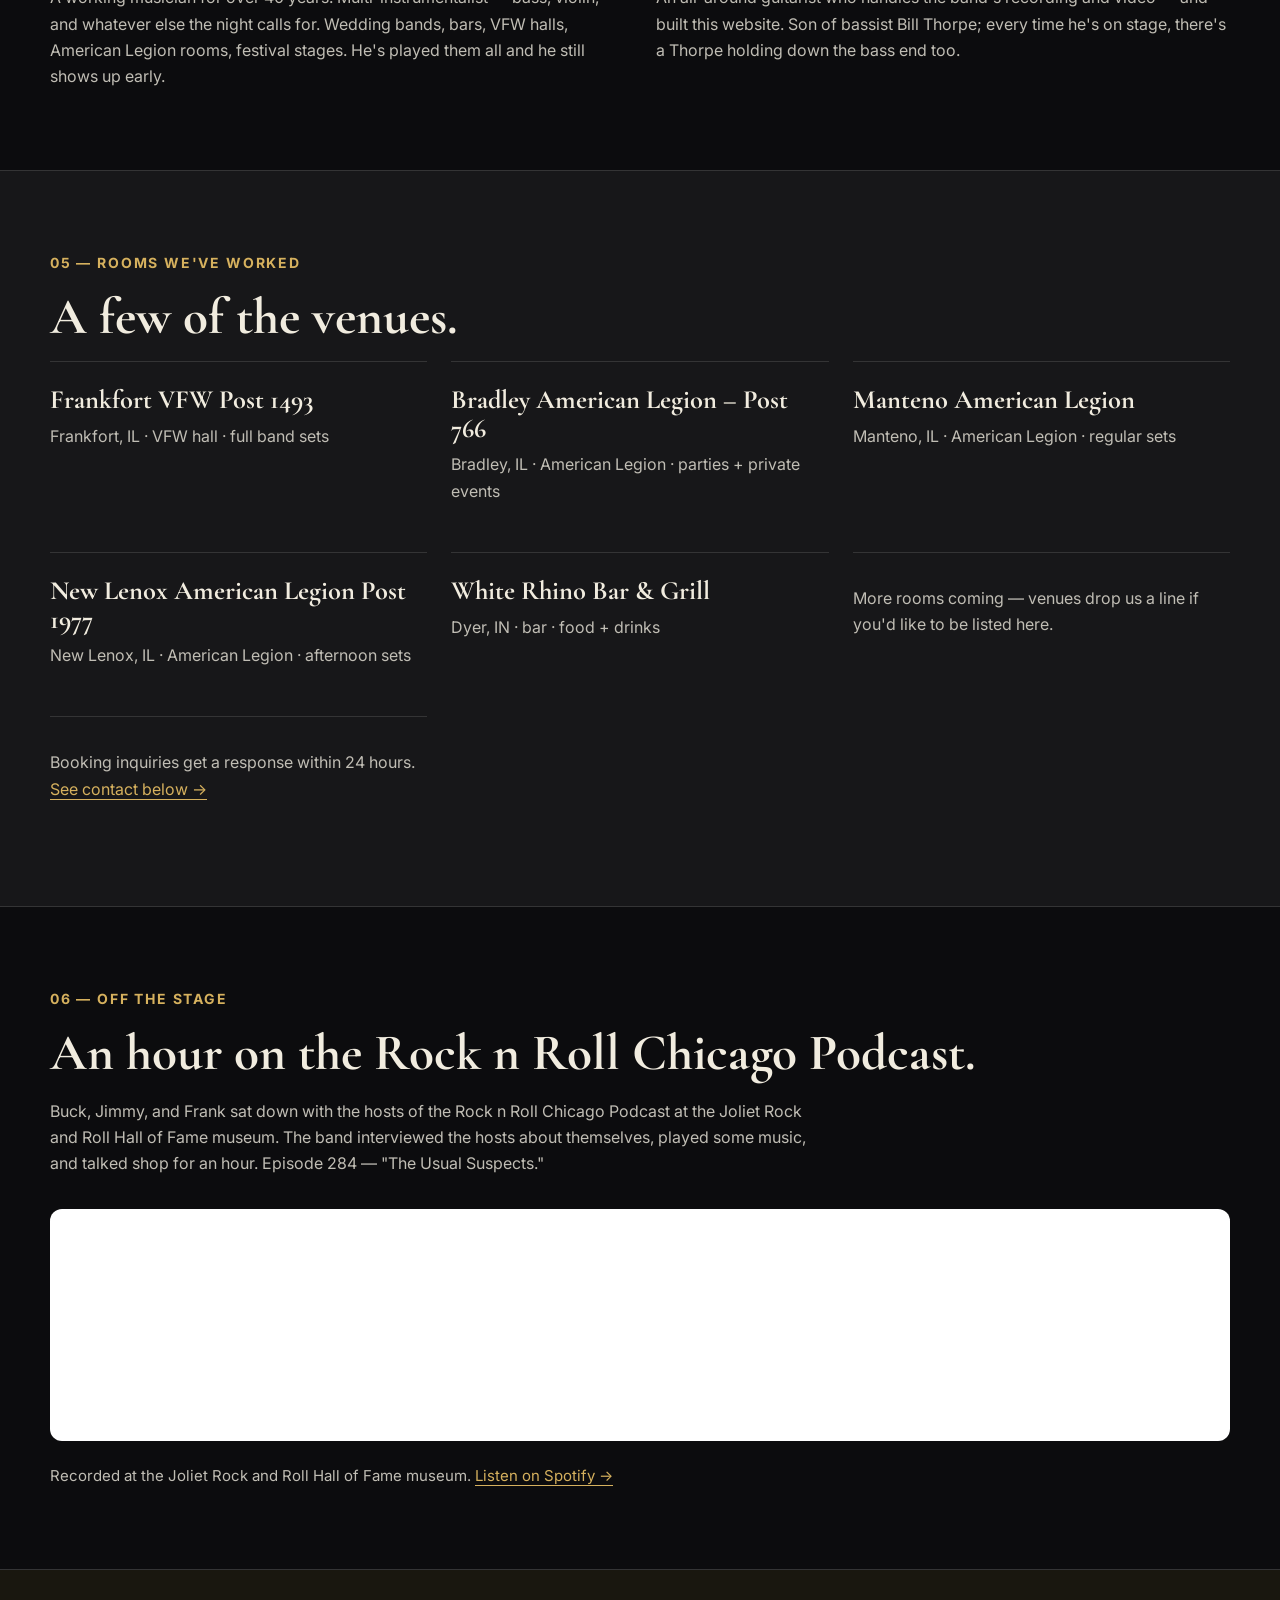
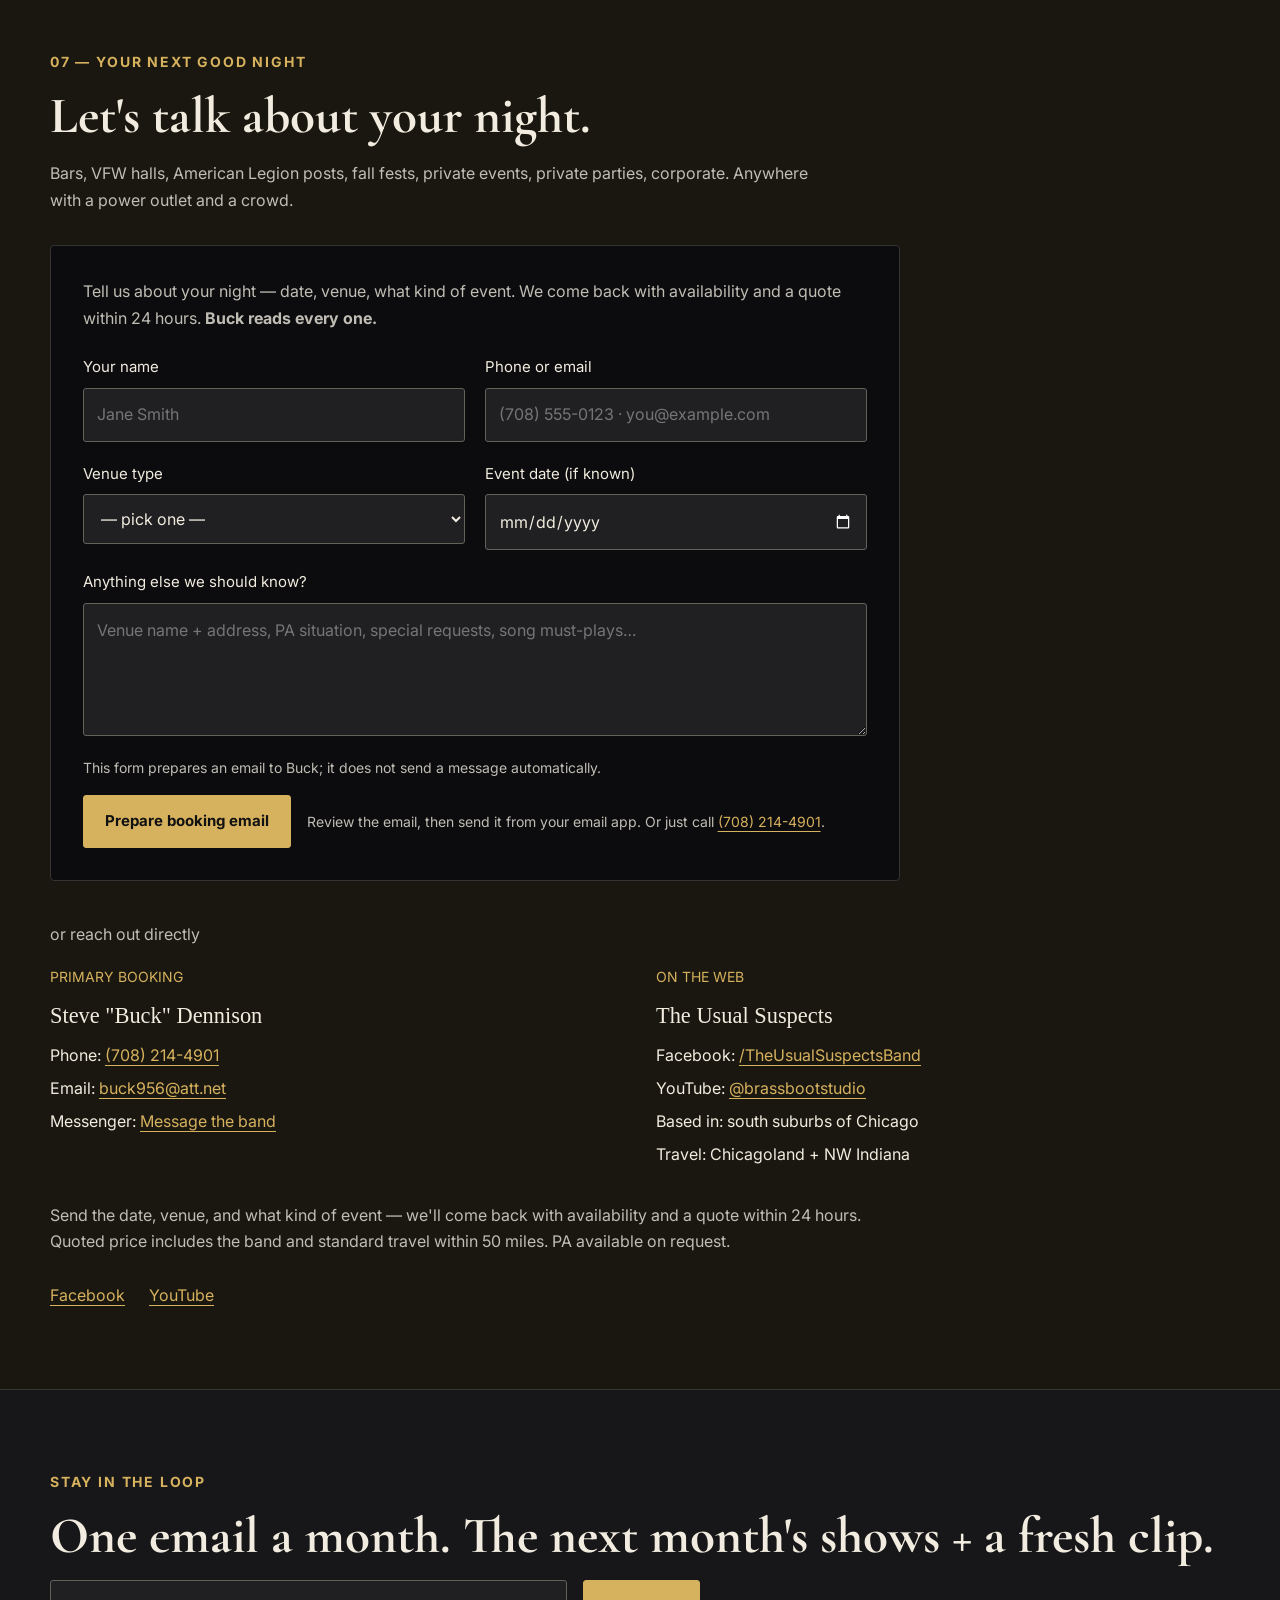
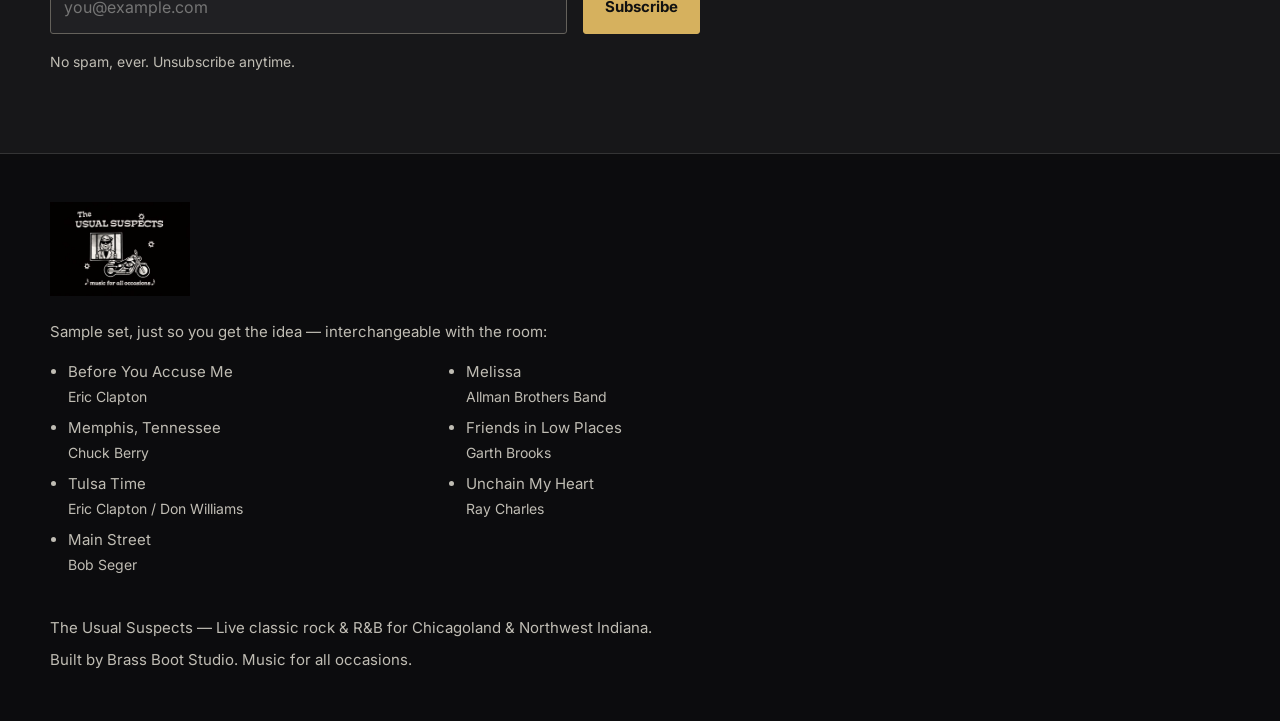
==== commit 27144b5c: "Update Billy Thorpe Meet the Band portrait" ====
--- a/index.html
+++ b/index.html
@@ -401,7 +401,7 @@
           <p class="band-blurb">A working musician for over 40 years. Multi-instrumentalist — bass, violin, and whatever else the night calls for. Wedding bands, bars, VFW halls, American Legion rooms, festival stages. He's played them all and he still shows up early.</p>
         </article>
         <article class="band-card">
-          <img src="photos/billy-photo.jpg" alt="Billy Thorpe playing white Fender Stratocaster on an outdoor stage, eyes down on his hands mid-riff" class="band-photo" loading="lazy">
+          <img src="photos/billy-7015.jpg" style="object-position:50% 0%" alt="Billy Thorpe holding a white electric guitar beside amplifiers" class="band-photo" loading="lazy">
           <h3>Billy Thorpe</h3>
           <p class="band-role">Guitar · Recording &amp; Video</p>
           <p class="band-blurb">An all-around guitarist who handles the band's recording and video — and built this website. Son of bassist Bill Thorpe; every time he's on stage, there's a Thorpe holding down the bass end too.</p>
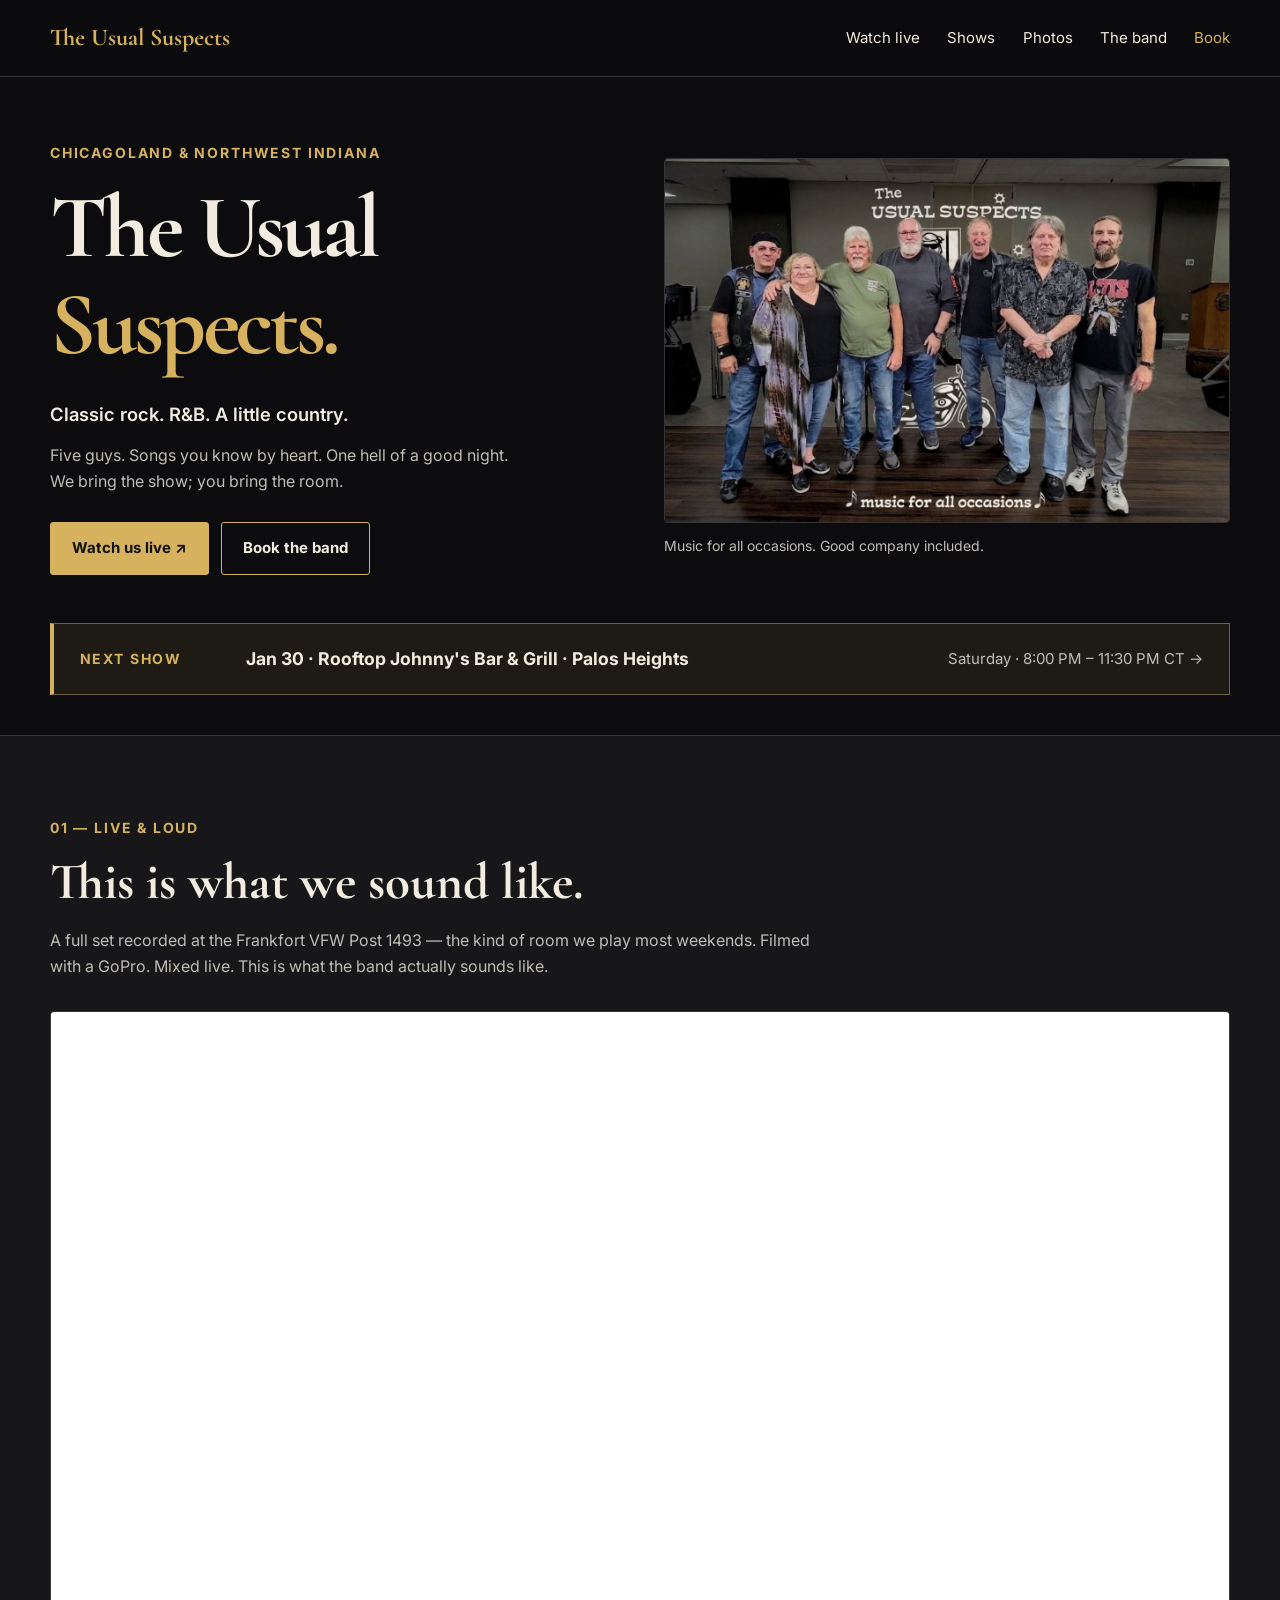
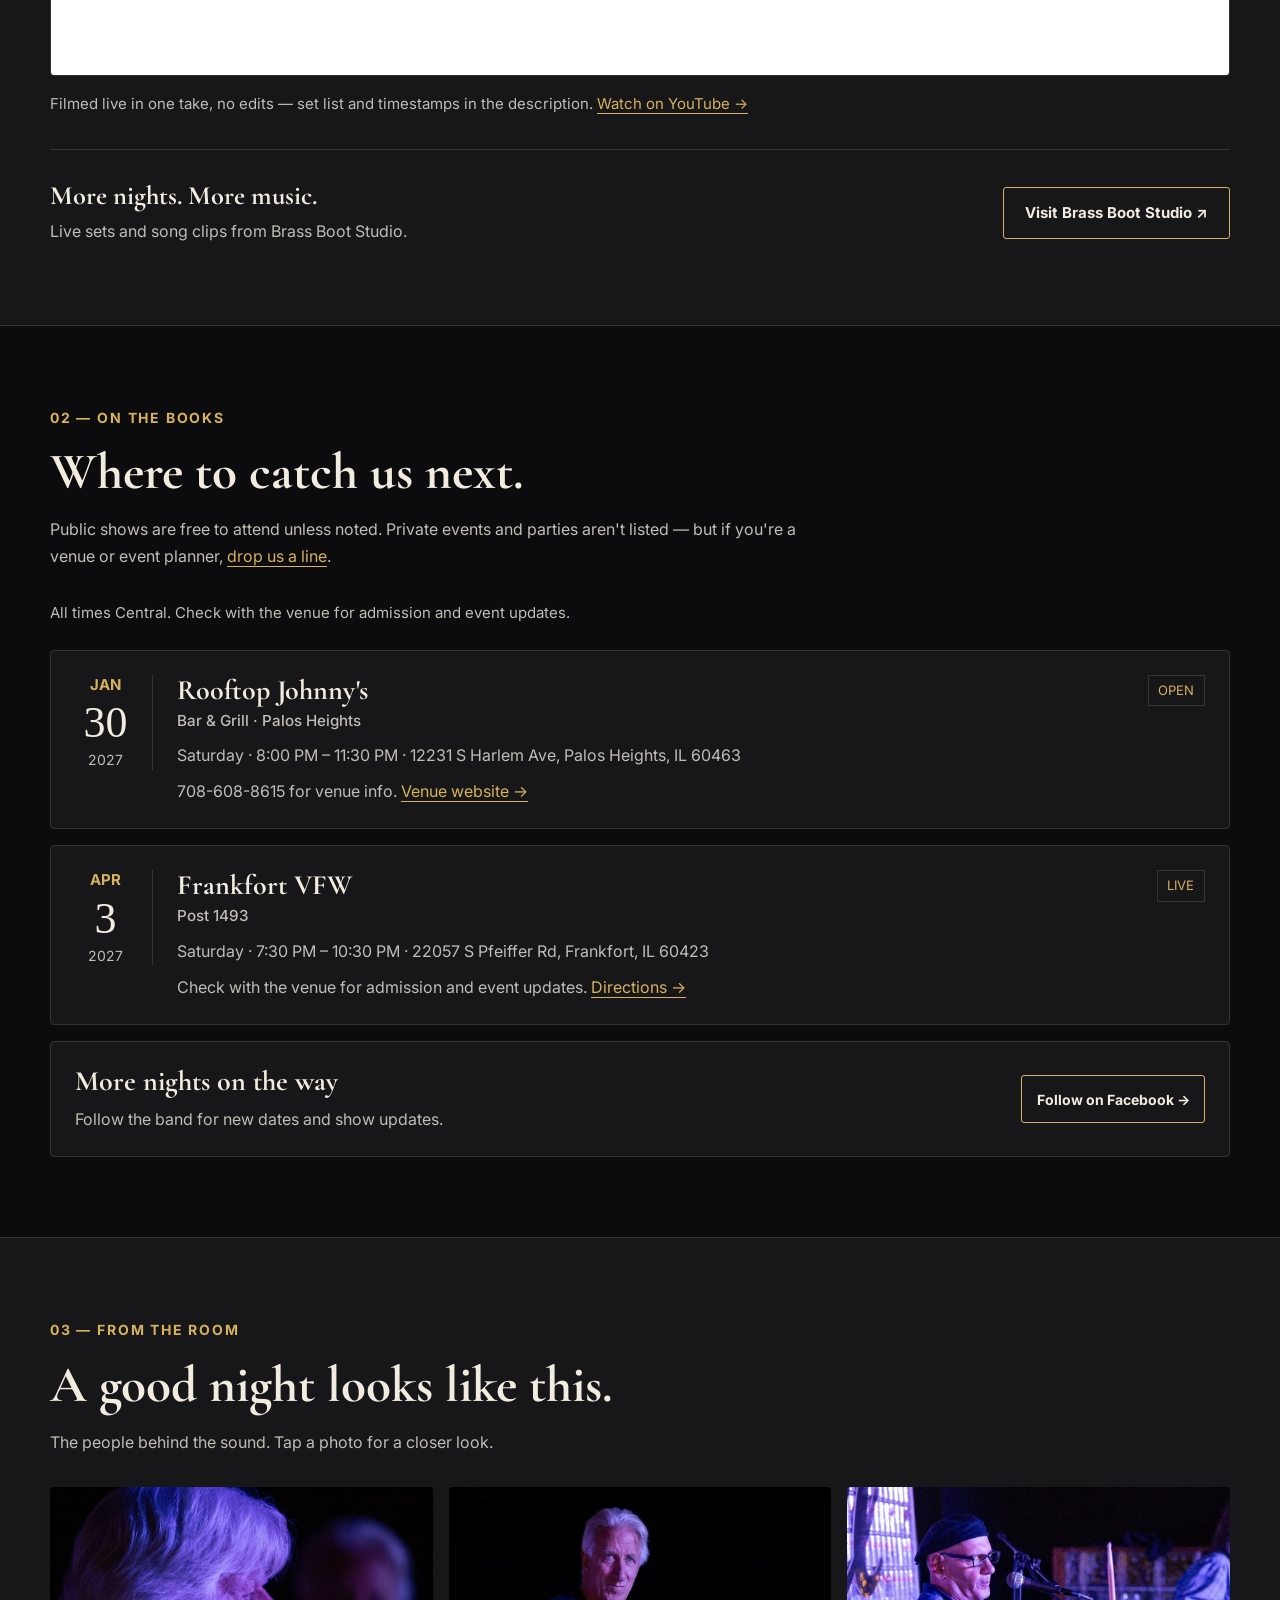
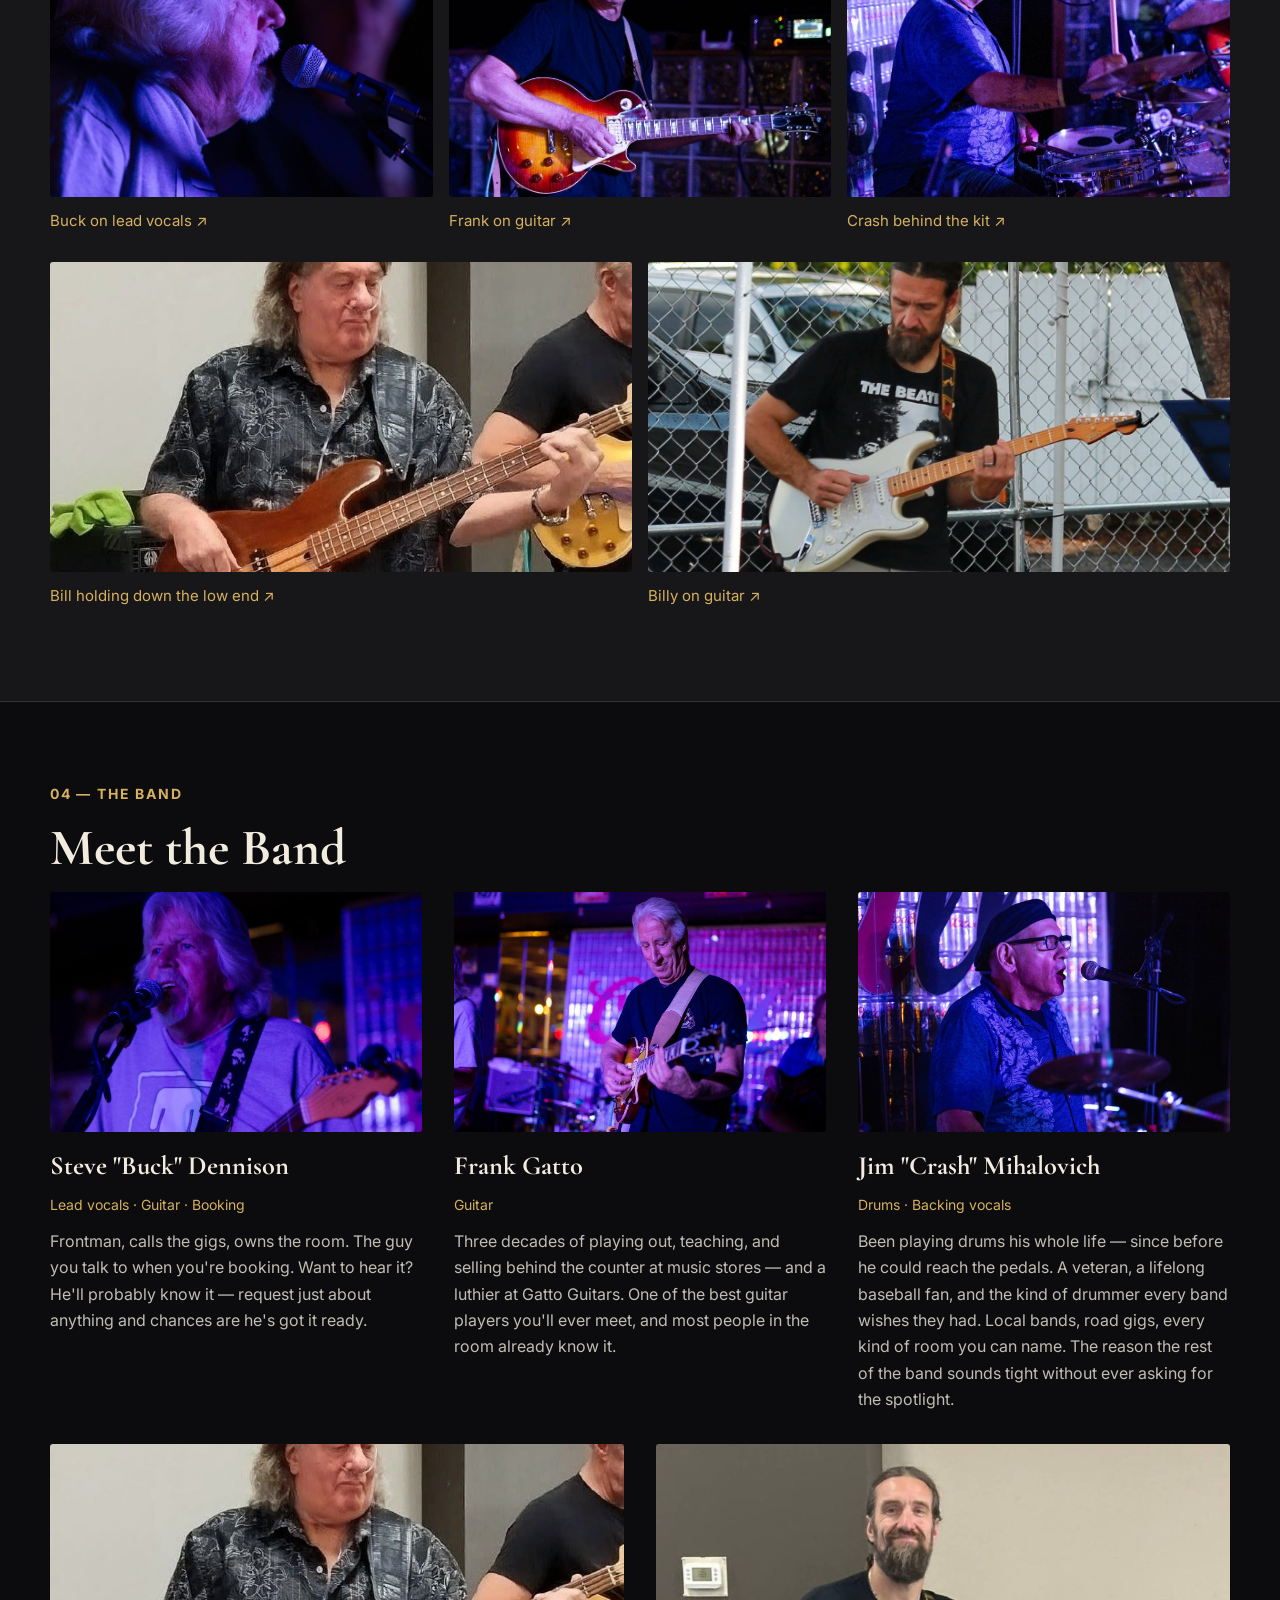
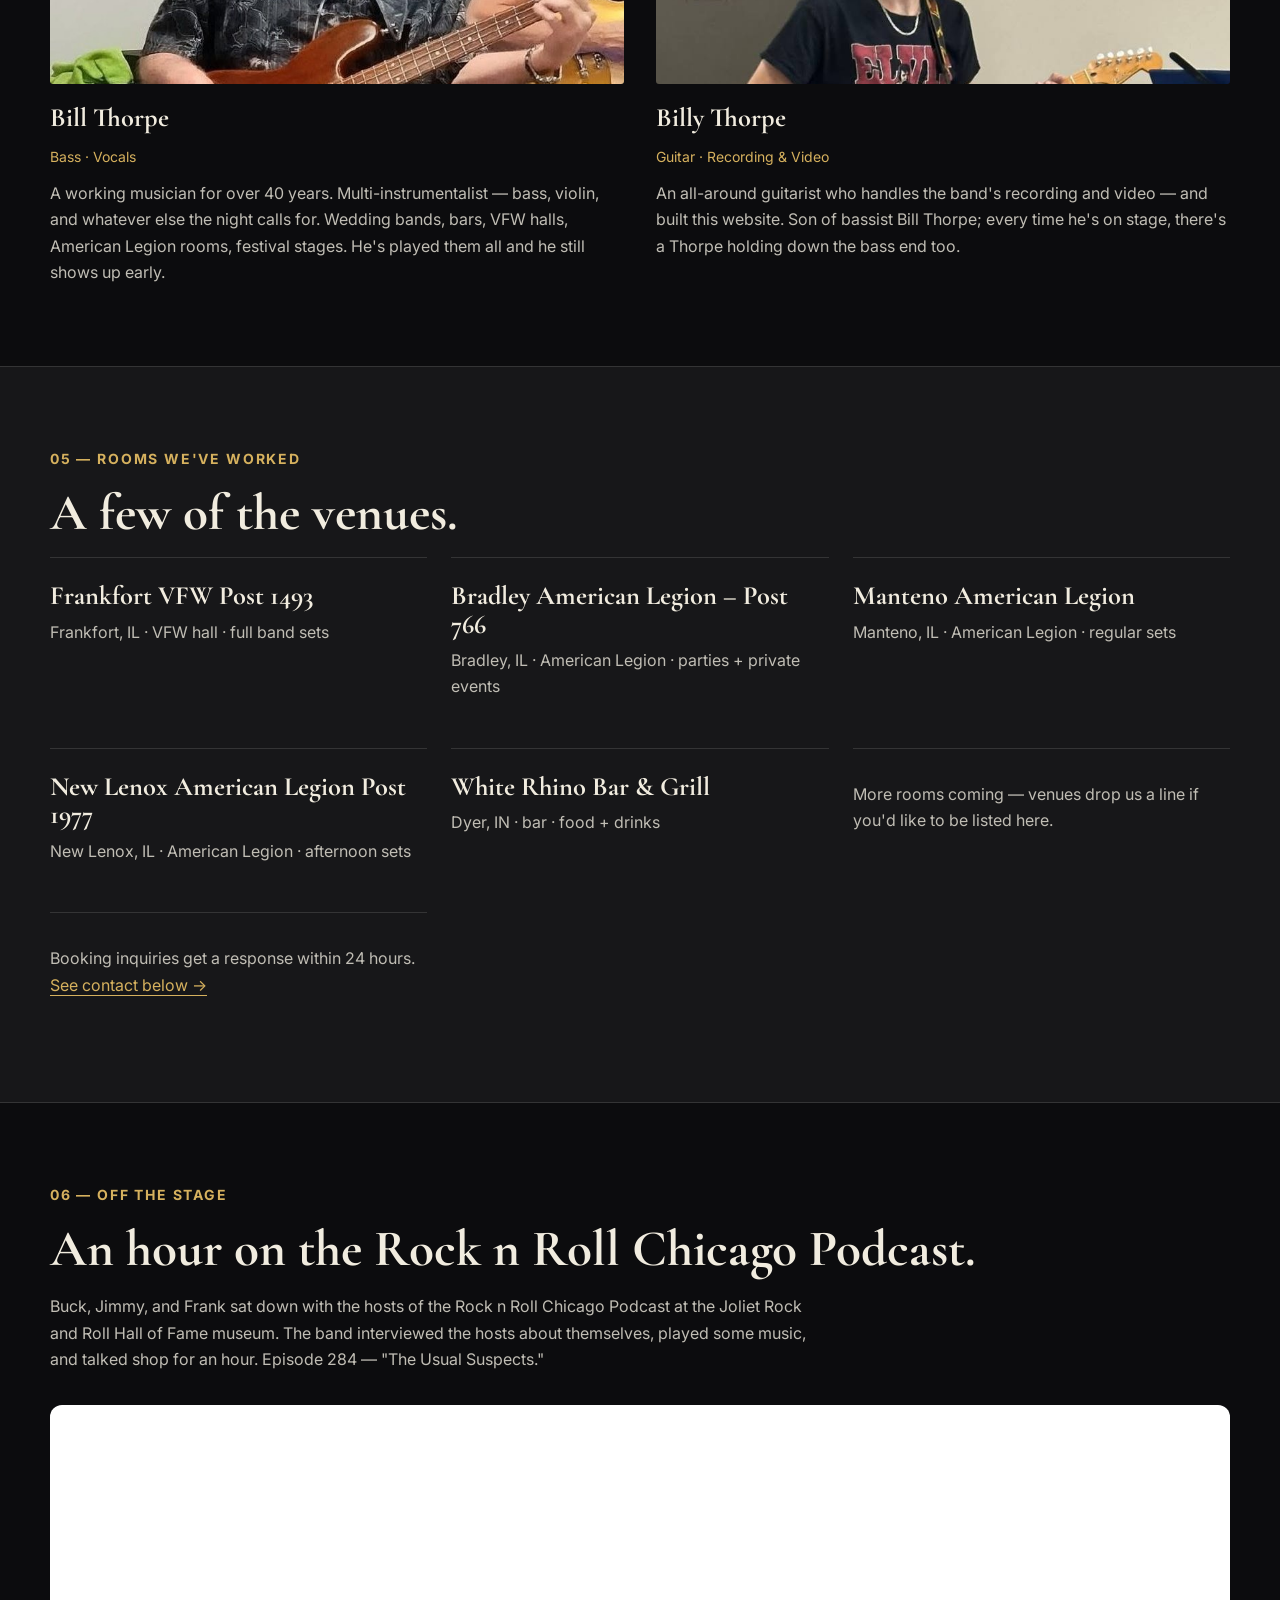
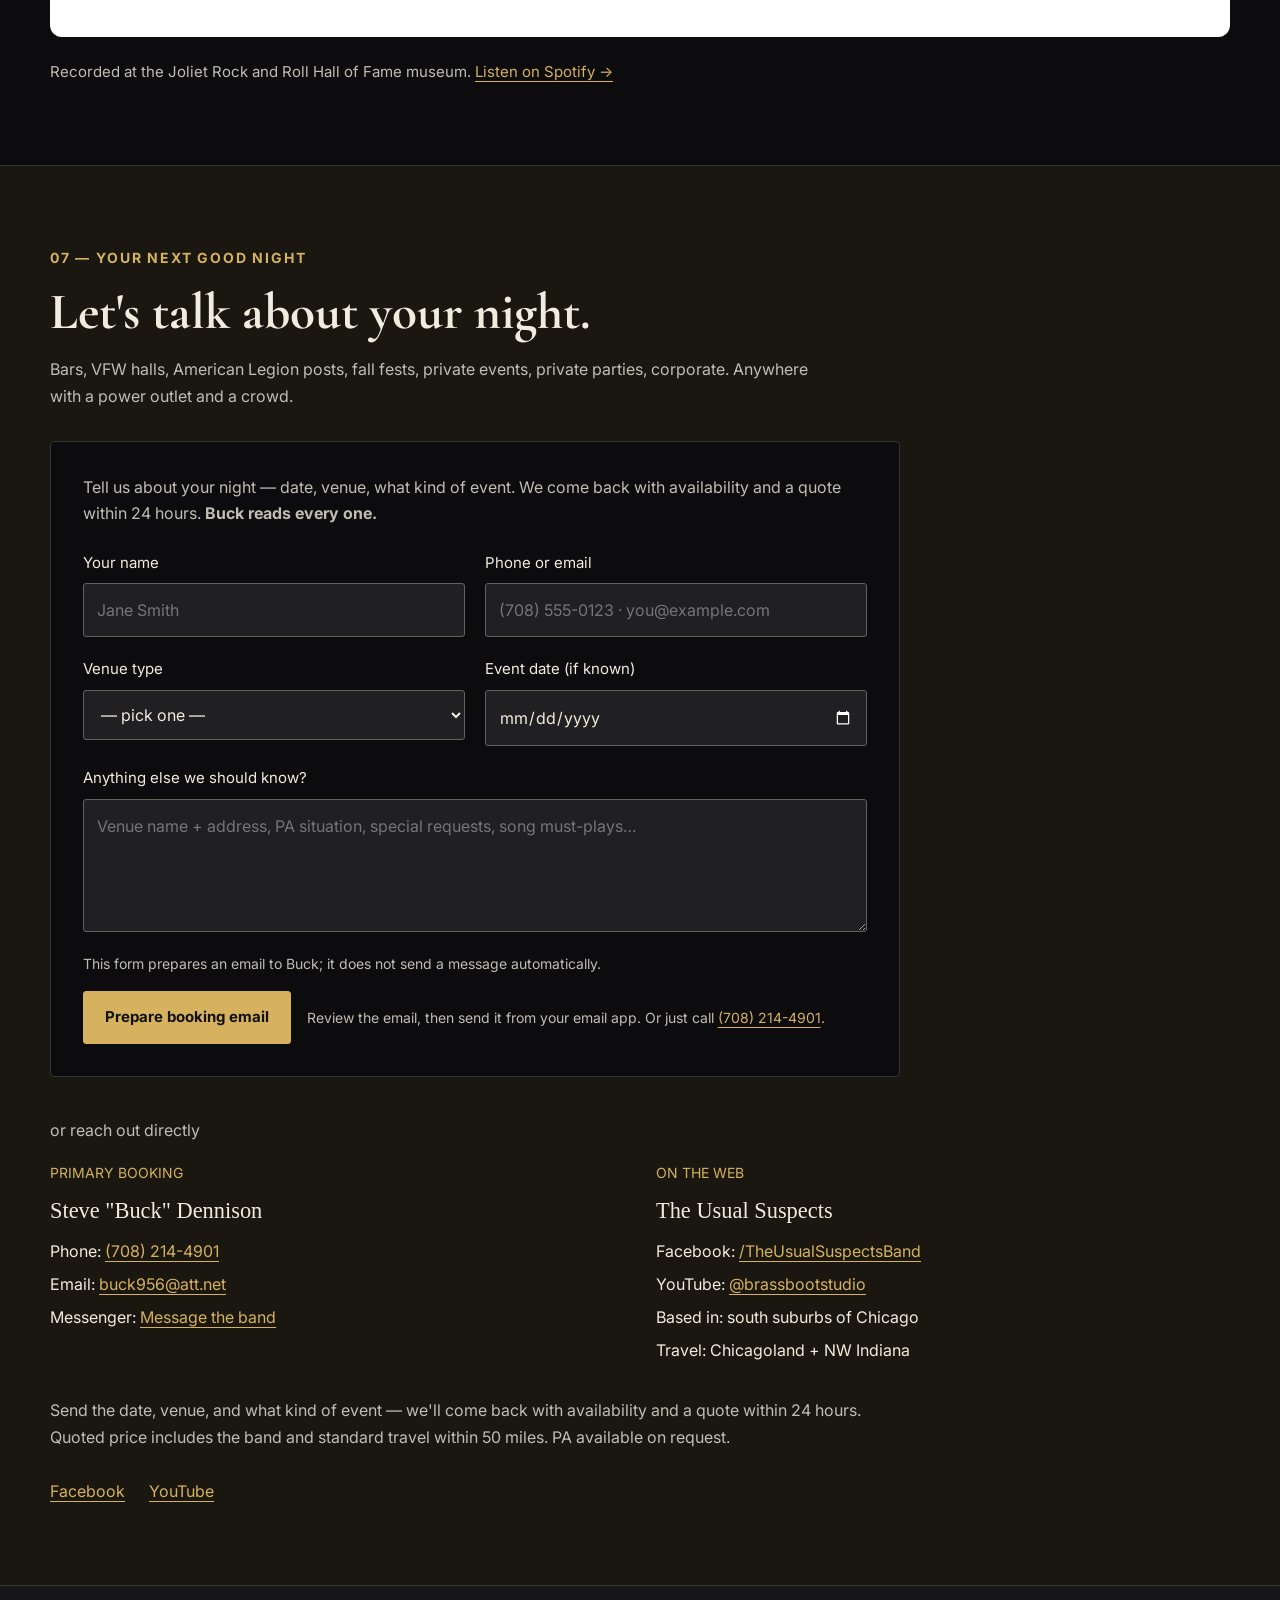
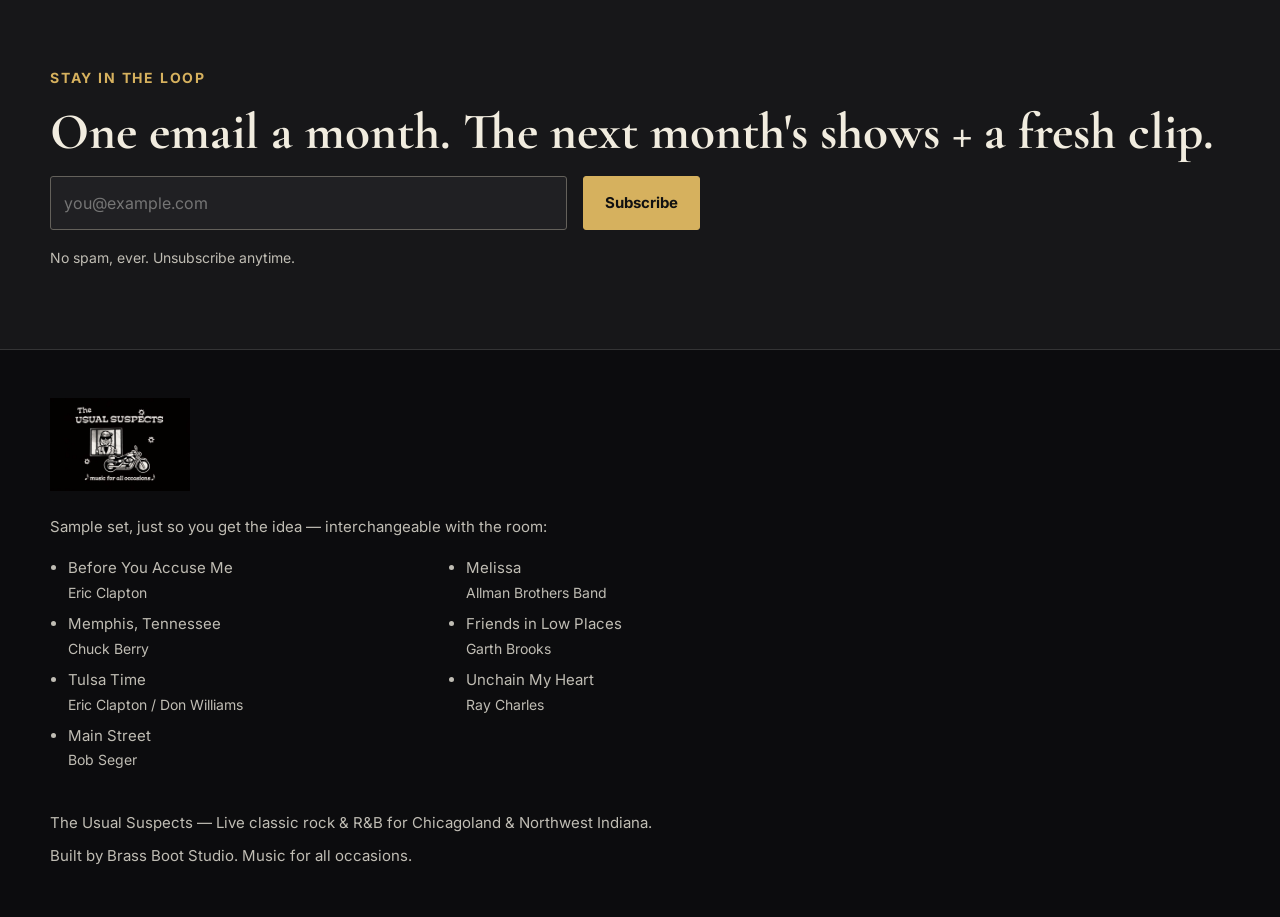
==== commit a4eed065: "Add April 3 2027 Frankfort VFW show" ====
--- a/index.html
+++ b/index.html
@@ -177,6 +177,31 @@
     },
     {
       "@type": "Event",
+      "@id": "https://playtheusualsuspects.com/#show-7",
+      "name": "The Usual Suspects — Live at Frankfort VFW Post 1493",
+      "startDate": "2027-04-03T19:30:00-05:00",
+      "endDate": "2027-04-03T22:30:00-05:00",
+      "eventAttendanceMode": "https://schema.org/OfflineEventAttendanceMode",
+      "eventStatus": "https://schema.org/EventScheduled",
+      "location": {
+        "@type": "Place",
+        "name": "Frankfort VFW Post 1493",
+        "address": {
+          "@type": "PostalAddress",
+          "streetAddress": "22057 S Pfeiffer Rd",
+          "addressLocality": "Frankfort",
+          "addressRegion": "IL",
+          "postalCode": "60423",
+          "addressCountry": "US"
+        }
+      },
+      "performer": {
+        "@id": "https://playtheusualsuspects.com/#band"
+      },
+      "description": "Live classic rock, R&B, and country at Frankfort VFW Post 1493. Saturday, April 3, 2027, 7:30 PM to 10:30 PM Central."
+    },
+    {
+      "@type": "Event",
       "@id": "https://playtheusualsuspects.com/#show-3",
       "name": "The Usual Suspects — Tru Country Bar & Grill, Channahon",
       "startDate": "2026-10-03T21:00:00-05:00",
@@ -358,6 +383,20 @@
           <div class="show-badge show-badge-open">OPEN</div>
         </article>
 
+        <article class="show-card" id="show-7" data-start="2027-04-03T19:30:00-05:00" data-end="2027-04-03T22:30:00-05:00">
+          <div class="show-date">
+            <span class="show-month">APR</span>
+            <span class="show-day">3</span>
+            <span class="show-year">2027</span>
+          </div>
+          <div class="show-info">
+            <h3 class="show-venue">Frankfort VFW <span class="show-venue-sub">Post 1493</span></h3>
+            <p class="show-meta">Saturday · 7:30 PM – 10:30 PM · 22057 S Pfeiffer Rd, Frankfort, IL 60423</p>
+            <p class="show-detail">Check with the venue for admission and event updates. <a href="https://www.google.com/maps/search/?api=1&amp;query=Frankfort+VFW+Post+1493+22057+S+Pfeiffer+Rd+Frankfort+IL+60423" target="_blank" rel="noopener">Directions →</a></p>
+          </div>
+          <div class="show-badge show-badge-open">LIVE</div>
+        </article>
+
         <article class="show-card show-card-placeholder">
           <div class="show-info">
             <h3 class="show-venue">More nights on the way</h3>
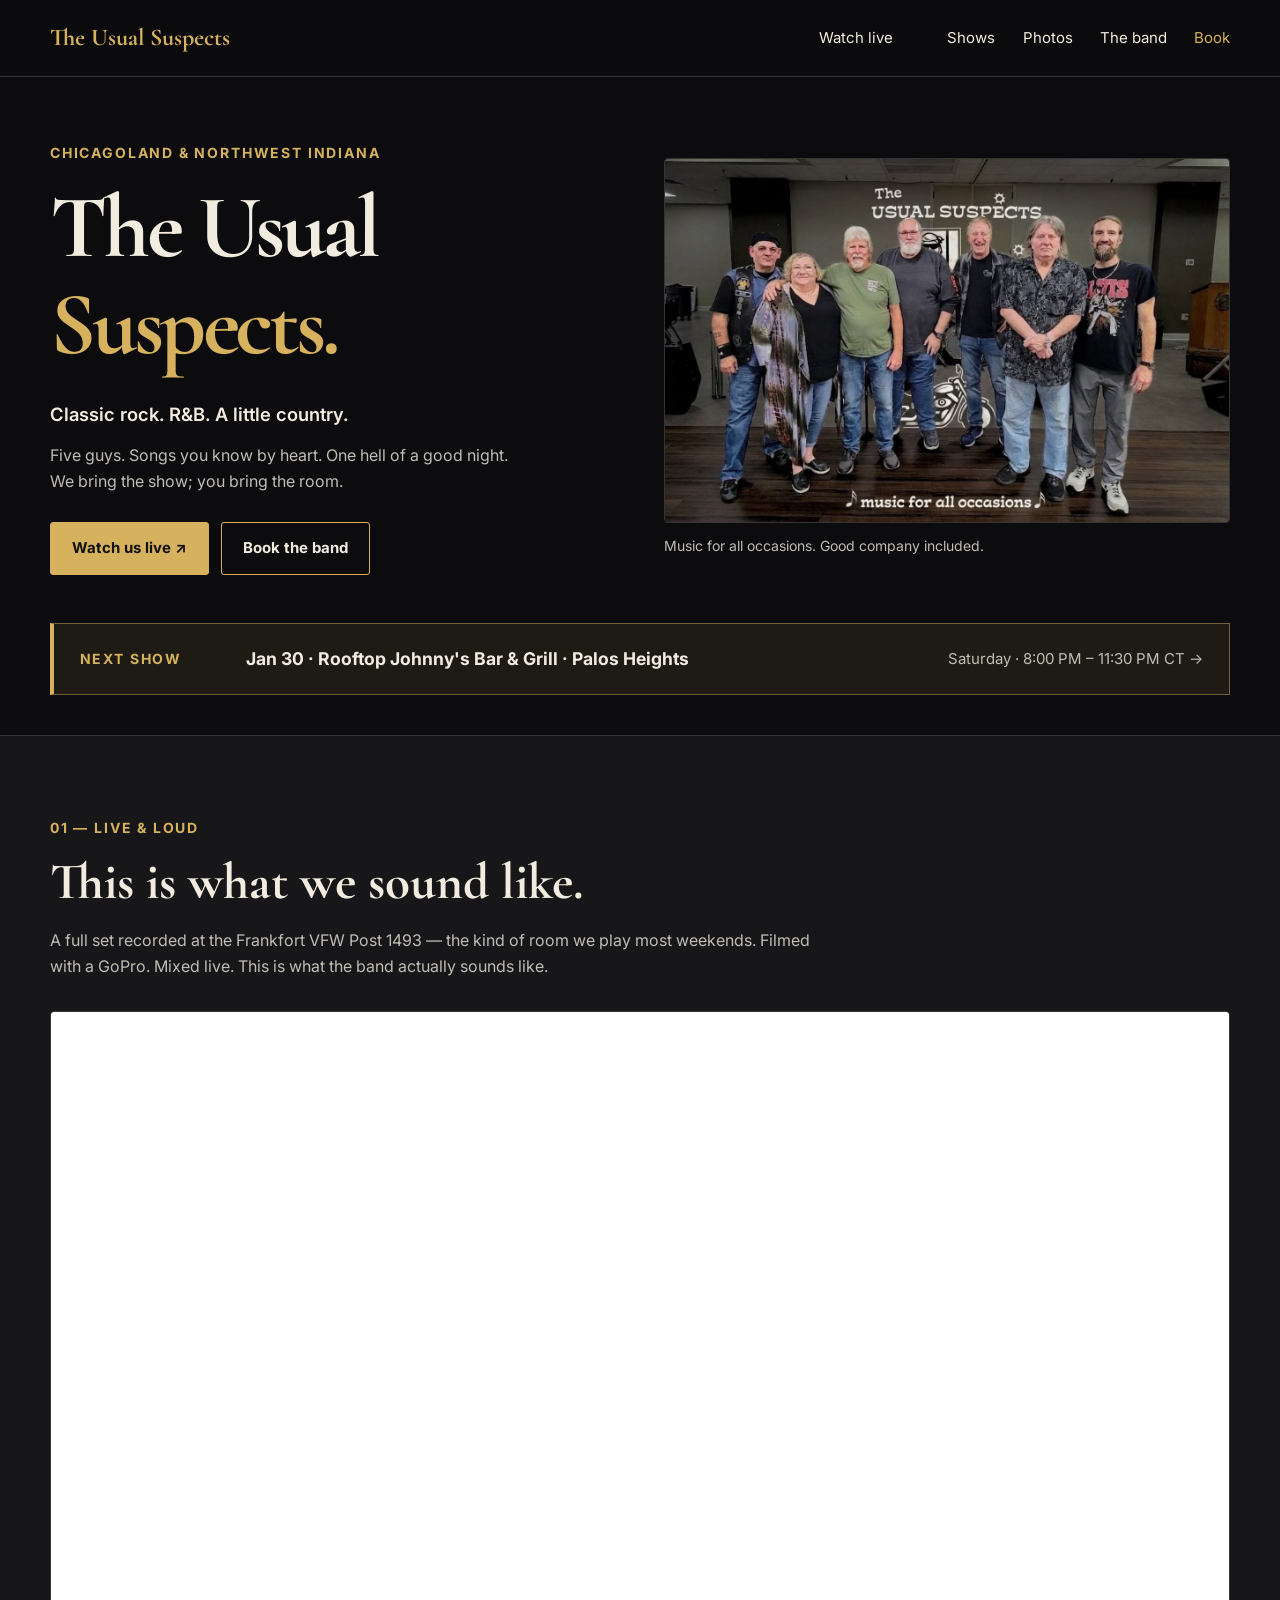
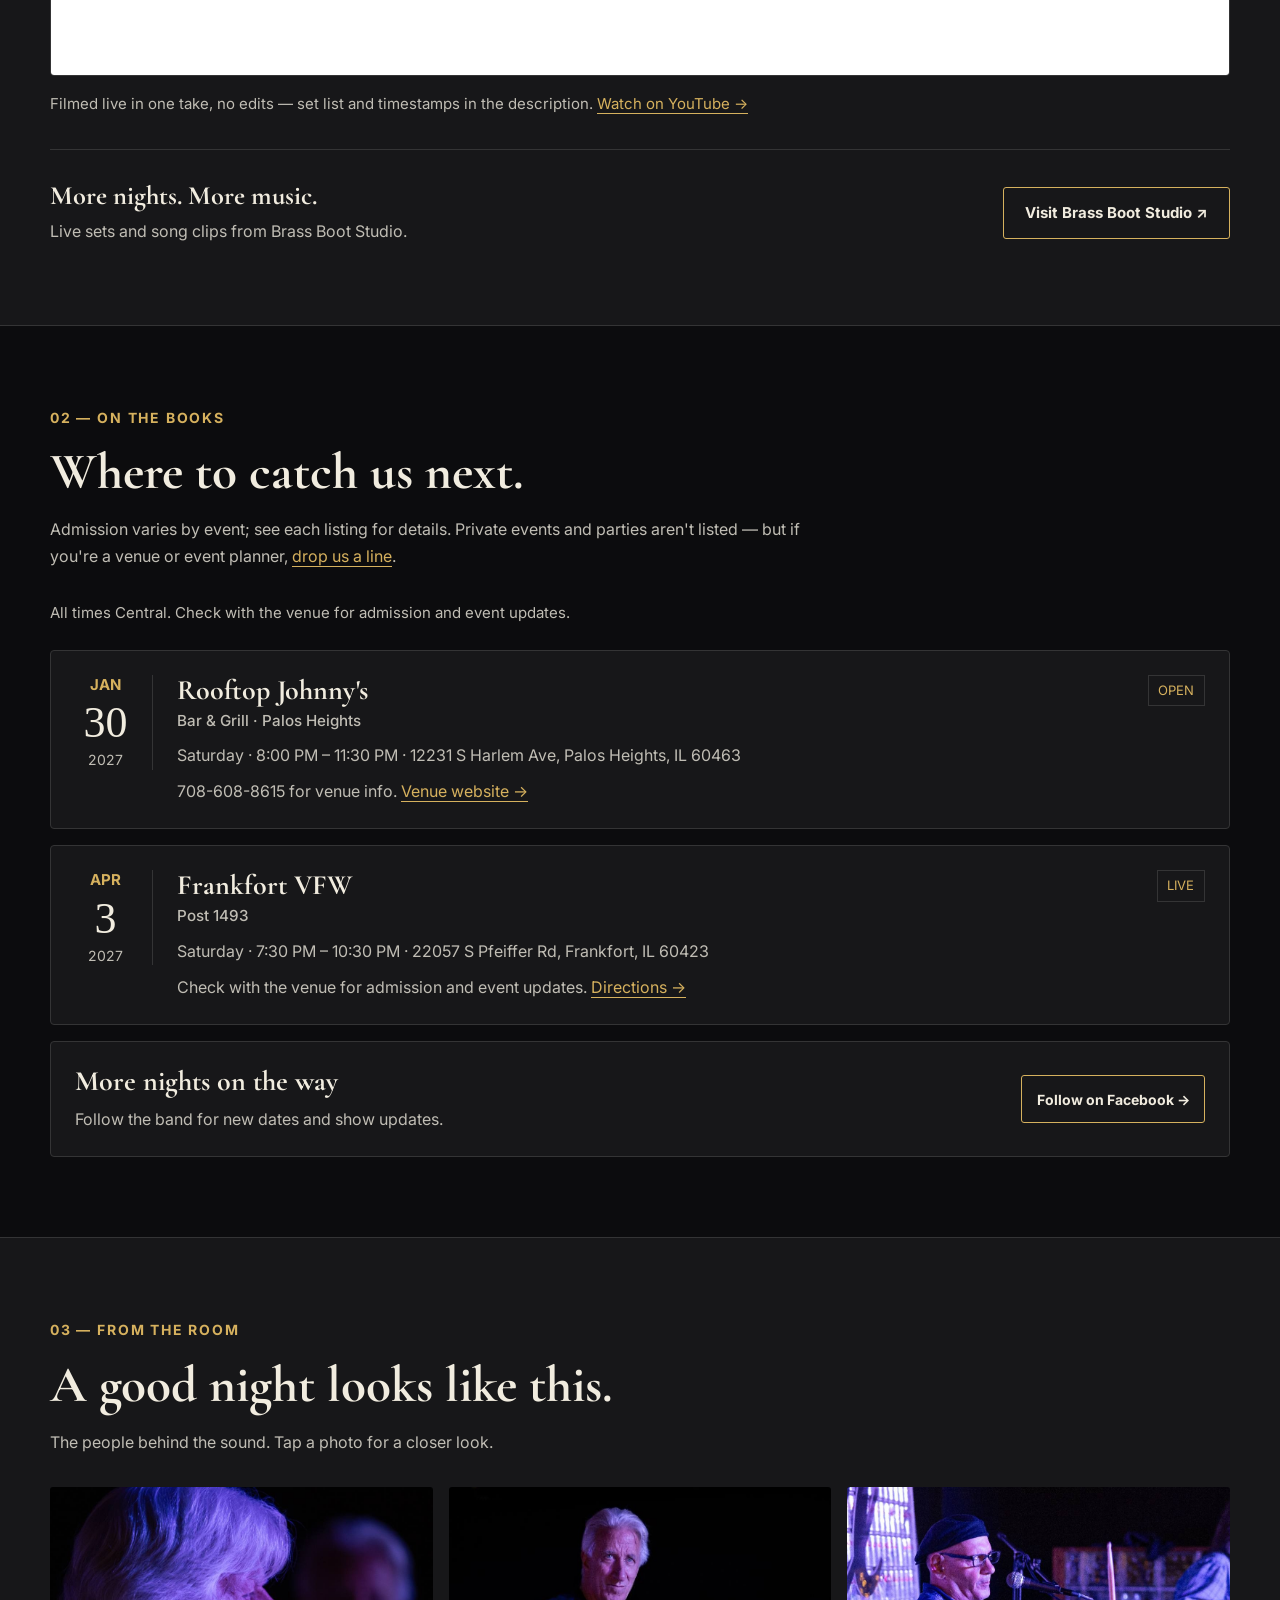
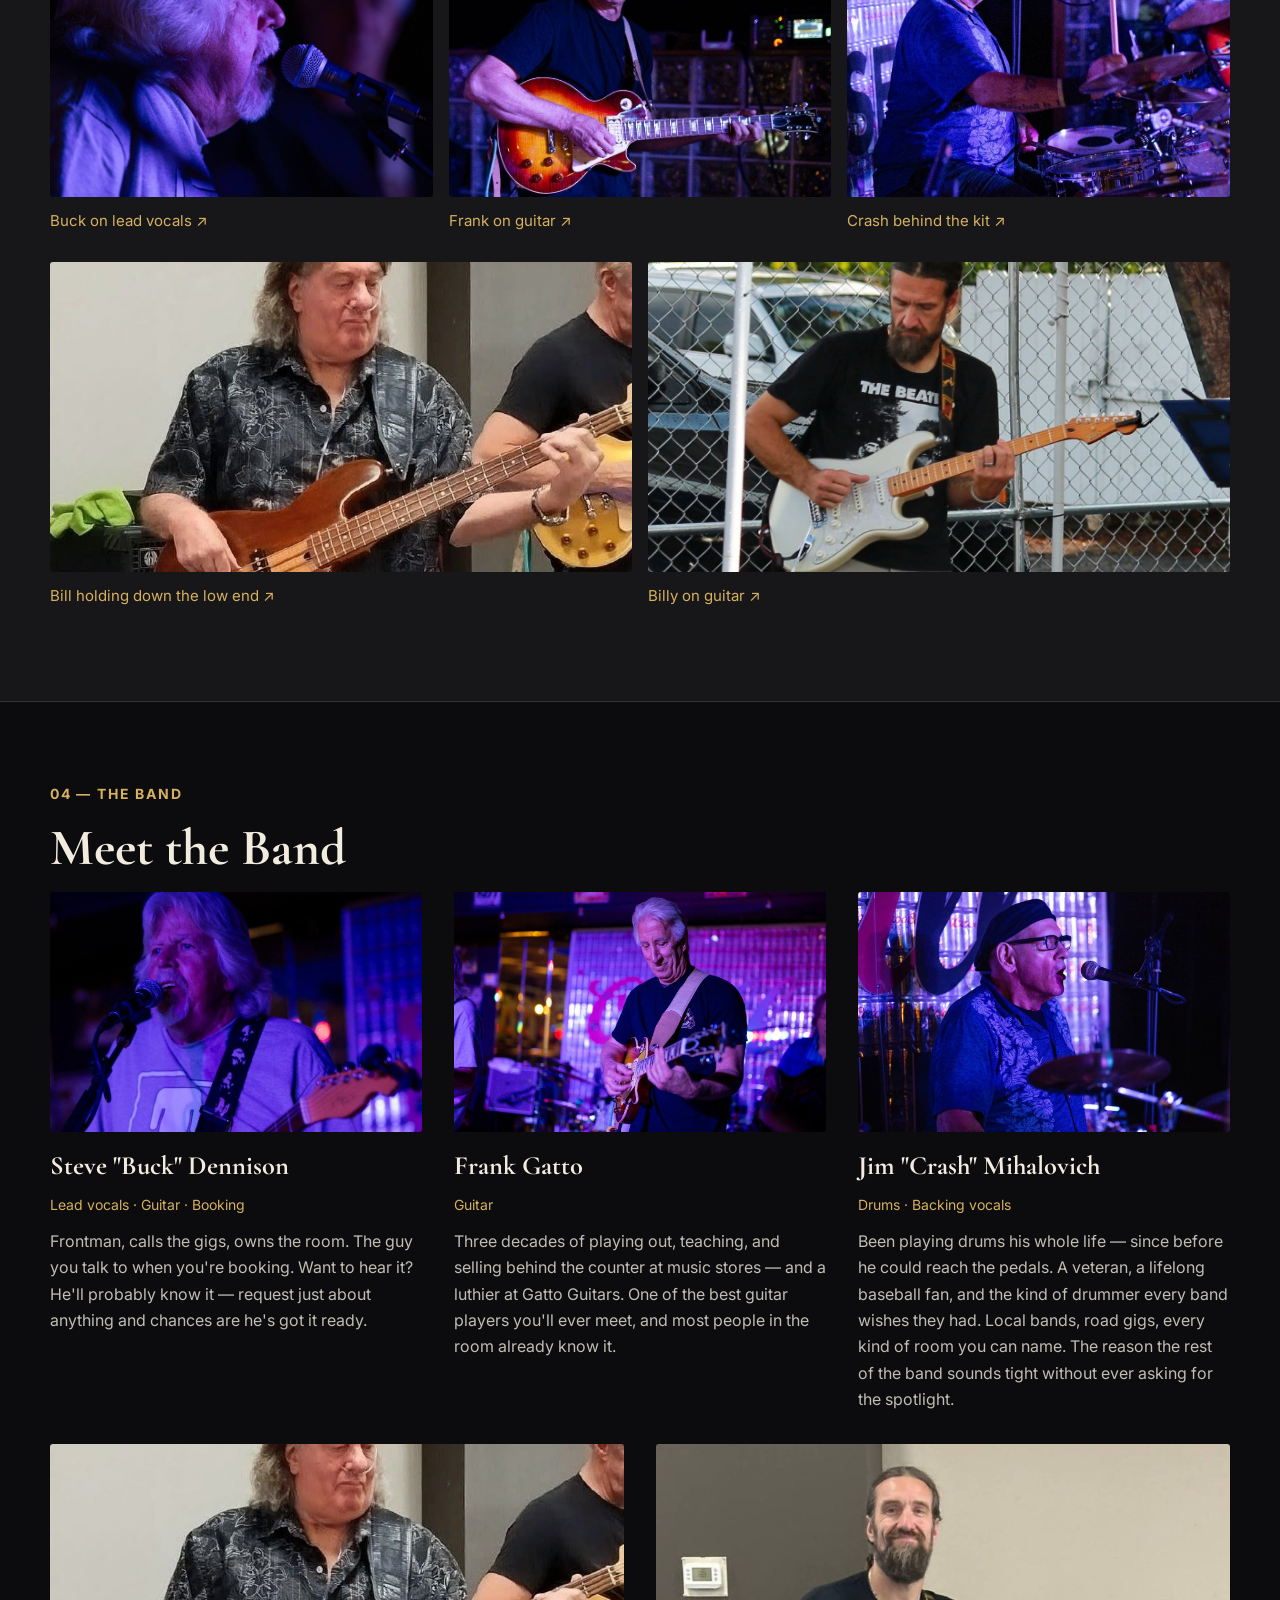
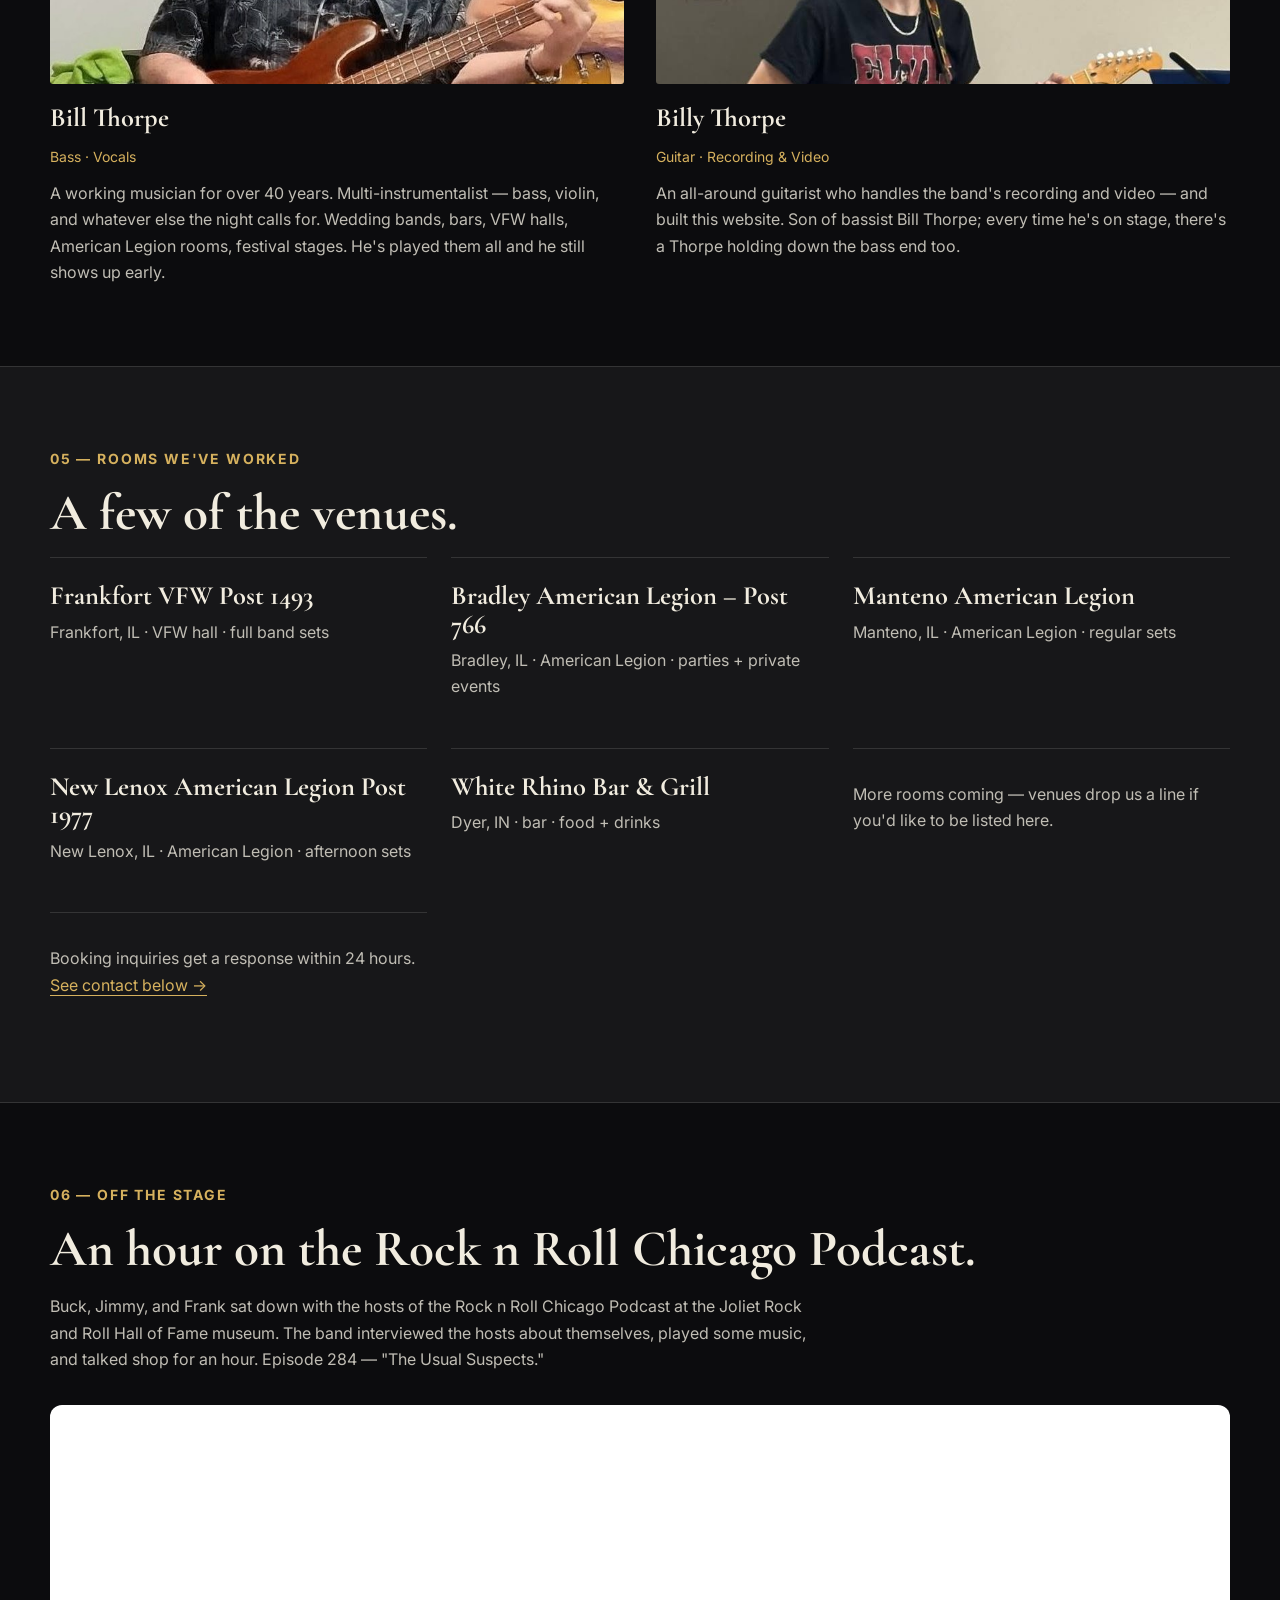
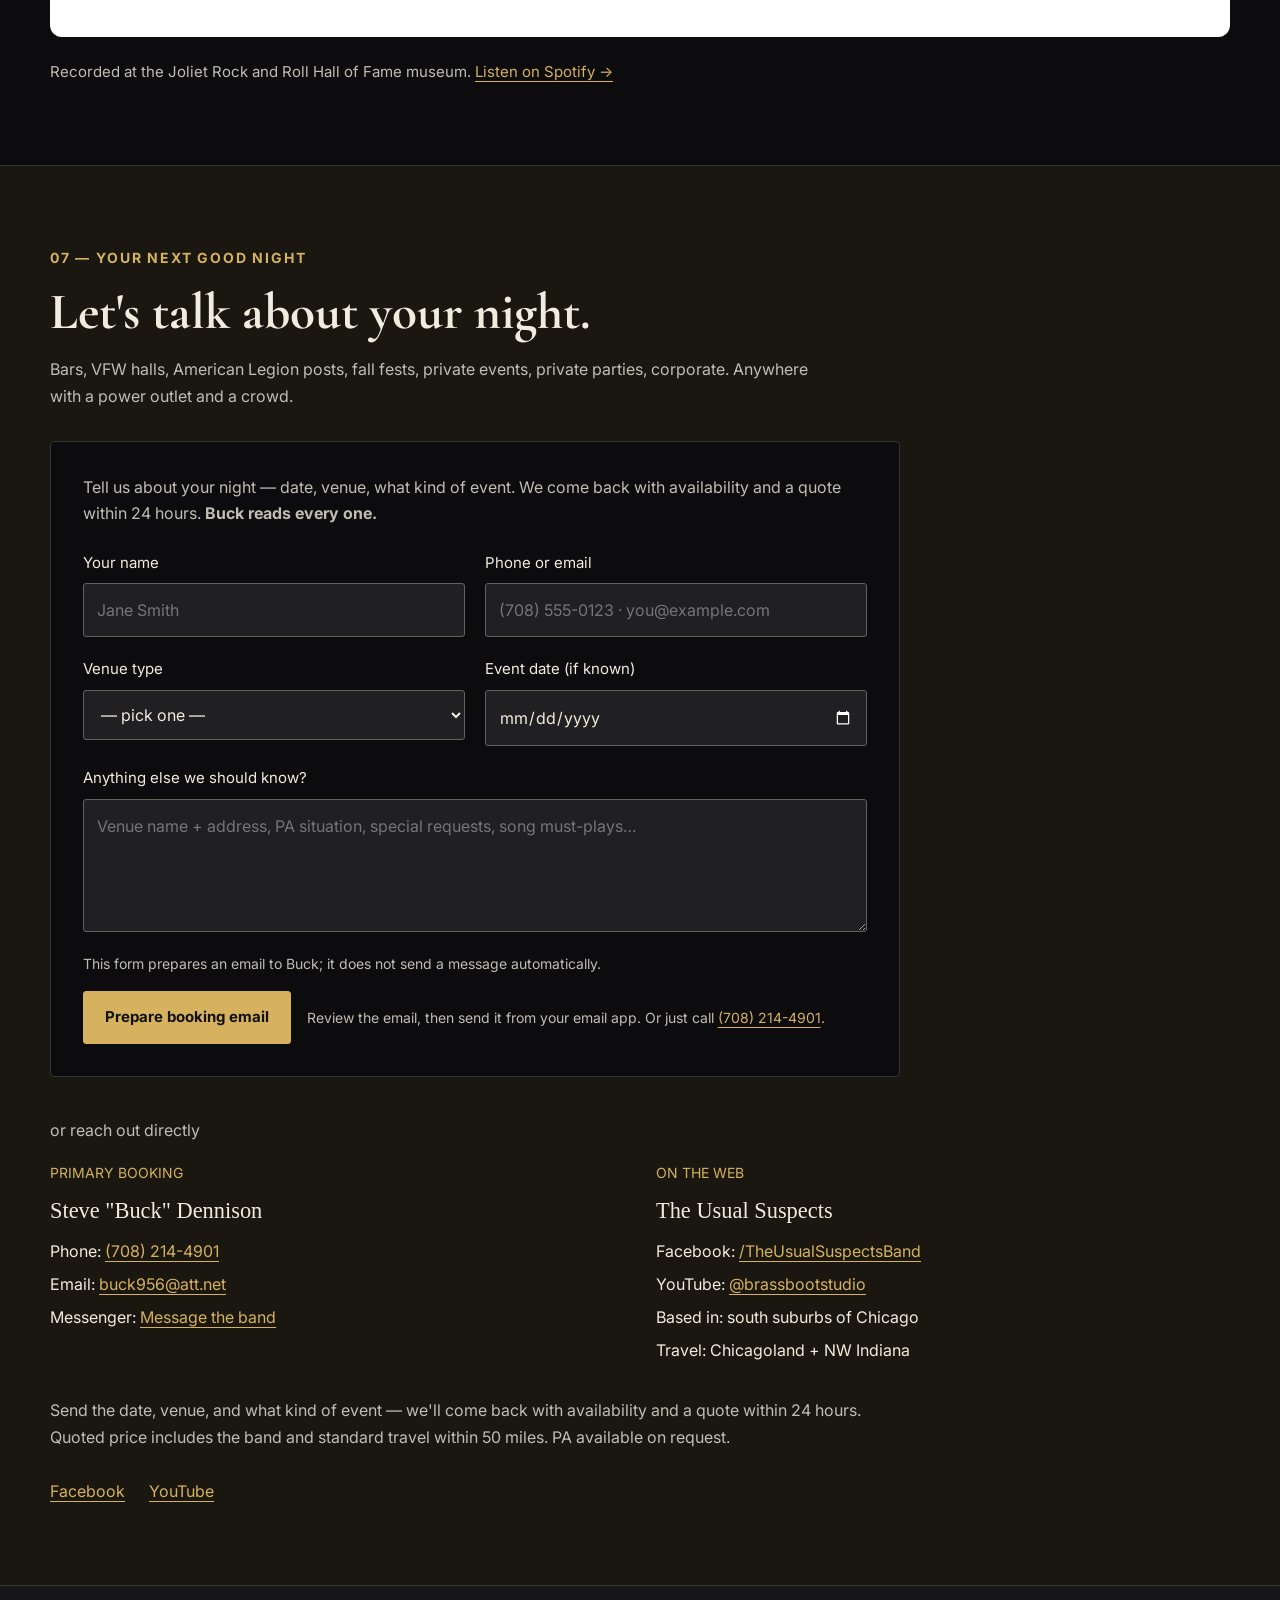
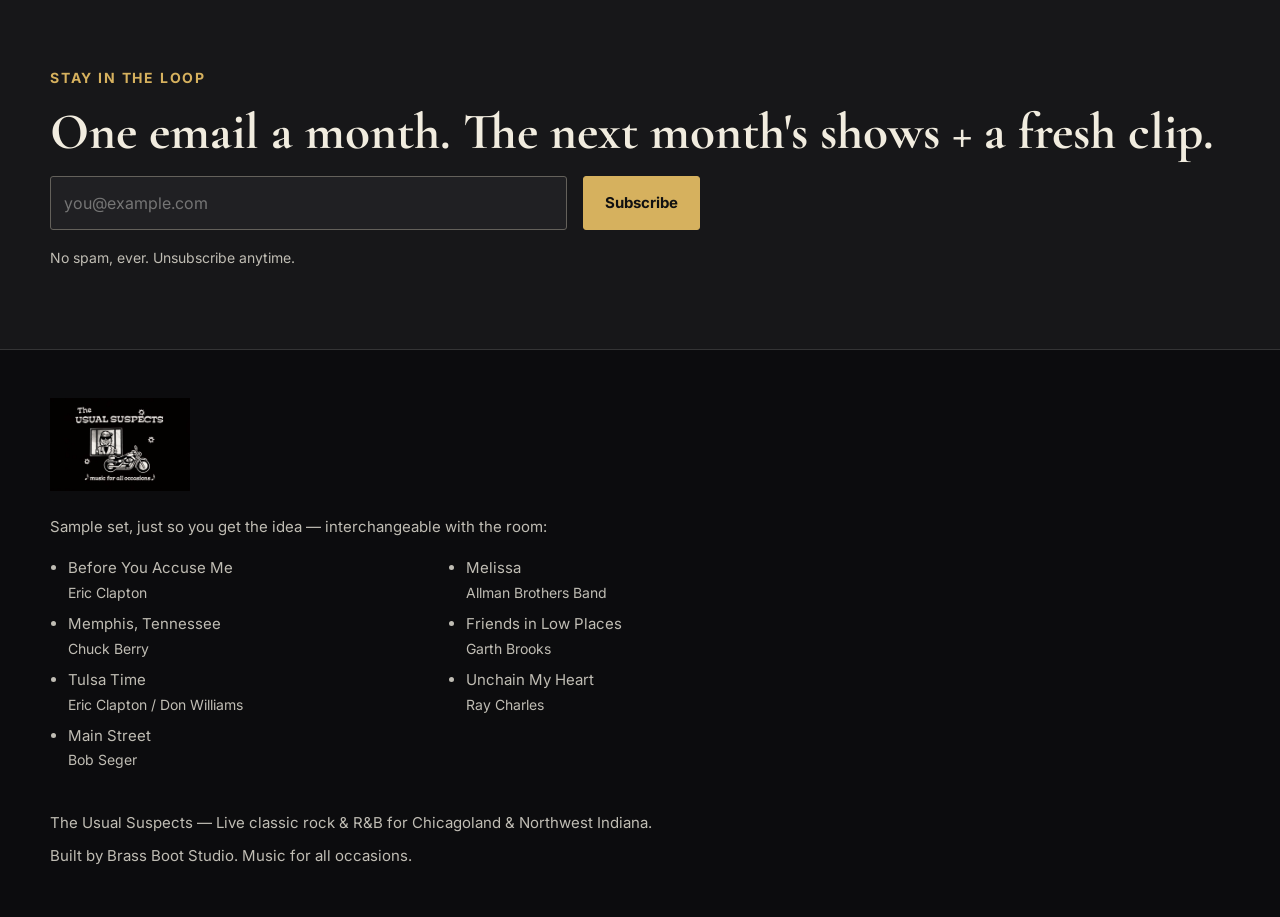
==== commit 557040ba: "Feature November chili benefit with countdown and event essentials" ====
--- a/index.html
+++ b/index.html
@@ -26,7 +26,8 @@
 
 
 
-<script type="application/ld+json">{
+<script type="application/ld+json">
+{
   "@context": "https://schema.org",
   "@graph": [
     {
@@ -127,10 +128,10 @@
     },
     {
       "@type": "Event",
-      "@id": "https://playtheusualsuspects.com/#newlenox-nov-14",
-      "name": "The Usual Suspects — Live at New Lenox American Legion",
-      "startDate": "2026-11-14T14:00-06:00",
-      "endDate": "2026-11-14T18:00-06:00",
+      "@id": "https://playtheusualsuspects.com/#show-4",
+      "name": "The Usual Suspects at the Farm2Veteran Chili Cook-Off",
+      "startDate": "2026-11-14T14:00:00-06:00",
+      "endDate": "2026-11-14T18:00:00-06:00",
       "eventAttendanceMode": "https://schema.org/OfflineEventAttendanceMode",
       "eventStatus": "https://schema.org/EventScheduled",
       "location": {
@@ -148,7 +149,11 @@
       "performer": {
         "@id": "https://playtheusualsuspects.com/#band"
       },
-      "description": "Saturday afternoon event — live classic rock, R&B, and country at the New Lenox American Legion. Open to the public."
+      "description": "The Usual Suspects perform 2–6 PM Central. The Farm2Veteran chili cook-off runs noon–4 PM; $10 tasting admission includes a hot dog and chips.",
+      "url": "https://playtheusualsuspects.com/#show-4",
+      "superEvent": {
+        "@id": "https://playtheusualsuspects.com/#chili-cookoff"
+      }
     },
     {
       "@type": "Event",
@@ -226,14 +231,50 @@
         "@id": "https://playtheusualsuspects.com/#band"
       },
       "description": "Saturday, October 3, 2026, 9 PM to midnight Central. Open to the public."
+    },
+    {
+      "@type": "Event",
+      "@id": "https://playtheusualsuspects.com/#chili-cookoff",
+      "url": "https://playtheusualsuspects.com/#chili-cookoff",
+      "name": "Farm2Veteran Chili Cook-Off",
+      "startDate": "2026-11-14T12:00:00-06:00",
+      "endDate": "2026-11-14T16:00:00-06:00",
+      "eventAttendanceMode": "https://schema.org/OfflineEventAttendanceMode",
+      "eventStatus": "https://schema.org/EventScheduled",
+      "location": {
+        "@type": "Place",
+        "name": "New Lenox American Legion — Thomas E. Hartung Post 1977",
+        "address": {
+          "@type": "PostalAddress",
+          "streetAddress": "14414 W. Ford Dr",
+          "addressLocality": "New Lenox",
+          "addressRegion": "IL",
+          "postalCode": "60451",
+          "addressCountry": "US"
+        }
+      },
+      "image": "https://playtheusualsuspects.com/farm2veteran-chili-cookoff-2026.png",
+      "description": "Chili tasting, live music, raffles and a 50/50 drawing benefiting Farm2Veteran. $10 per person includes chili tasting, a hot dog and chips.",
+      "organizer": {
+        "@type": "Organization",
+        "name": "Thomas E. Hartung American Legion Post 1977"
+      },
+      "offers": {
+        "@type": "Offer",
+        "name": "Chili tasting admission",
+        "price": "10",
+        "priceCurrency": "USD",
+        "url": "https://www.farm2veteran.com/community-events/"
+      }
     }
   ]
-}</script>
+}
+</script>
 
 <link rel="preconnect" href="https://fonts.googleapis.com">
 <link rel="preconnect" href="https://fonts.gstatic.com" crossorigin>
 <link href="https://fonts.googleapis.com/css2?family=Cormorant+Garamond:wght@400;500;600;700&family=Inter:wght@400;500;600;700&family=JetBrains+Mono:wght@400;500;700&display=swap" rel="stylesheet">
-<link rel="stylesheet" href="site.css?v=20260929-countdown">
+<link rel="stylesheet" href="site.css?v=20261104-chili">
 </head>
 <body>
 <a class="skip-link" href="#main">Skip to content</a>
@@ -245,6 +286,7 @@
     <button class="site-nav-toggle" aria-expanded="false" aria-controls="site-nav-list">Menu</button>
     <ul class="site-nav-list" id="site-nav-list">
       <li><a href="#video">Watch live</a></li>
+      <li><a href="#chili-cookoff" data-featured-nav>Nov 14 cook-off</a></li>
       <li><a href="#shows">Shows</a></li>
       <li><a href="#gallery">Photos</a></li>
       <li><a href="#band">The band</a></li>
@@ -253,25 +295,43 @@
   </div>
 </nav>
 
-<section class="featured-shows" aria-label="Featured upcoming show" data-featured-start="2026-10-03T21:00:00-05:00" data-featured-end="2026-10-04T00:00:00-05:00">
+<section class="featured-shows" id="chili-cookoff" aria-labelledby="featured-title" data-featured-start="2026-11-14T12:00:00-06:00" data-featured-end="2026-11-14T18:00:00-06:00" data-music-start="2026-11-14T14:00:00-06:00" data-cookoff-end="2026-11-14T16:00:00-06:00">
   <div class="container featured-shows-grid">
-    <a class="featured-show" href="tru-country-october-3-2026-final.jpg" data-gallery>
-      <img src="tru-country-october-3-2026-final.jpg" width="1536" height="858" fetchpriority="high" alt="The Usual Suspects at Tru Country Bar &amp; Grill, Channahon. Saturday, October 3, 2026, 9:00 PM–midnight Central. 25365 S Fryer St, Channahon, IL 60410. Open to the public. 815-290-5075.">
-      <span>Saturday, October 3 · 9:00 PM–midnight CT · Tap to enlarge</span>
-    </a>
-    <div class="show-countdown">
-      <div class="countdown-info">
-        <span class="eyebrow" id="countdown-status">See you at Tru Country</span>
-        <h2>Tru Country Bar &amp; Grill</h2>
-        <p>Channahon · <time datetime="2026-10-03T21:00:00-05:00">Saturday, October 3 · 9:00 PM</time>–midnight Central</p>
-      </div>
-      <div class="countdown-clock" id="show-countdown" role="timer" aria-label="Time until the show starts" aria-live="off" hidden>
-        <div><strong data-countdown="days">00</strong><span>Days</span></div>
-        <div><strong data-countdown="hours">00</strong><span>Hours</span></div>
-        <div><strong data-countdown="minutes">00</strong><span>Minutes</span></div>
-        <div><strong data-countdown="seconds">00</strong><span>Seconds</span></div>
-      </div>
-    </div>
+    <div class="event-feature-copy">
+      <p class="eyebrow">Next up · Saturday, November 14, 2026</p>
+      <h2 id="featured-title">Chili cook-off.<br><em>Live music. Good cause.</em></h2>
+      <p class="event-intro">Join The Usual Suspects at the <strong>Farm2Veteran Chili Cook-Off</strong> and help bring farm-fresh food to veterans in need.</p>
+      <p class="event-venue">New Lenox American Legion · Post 1977</p>
+      <p class="event-address">14414 W. Ford Dr, New Lenox, IL 60451</p>
+      <div class="event-schedule">
+        <div><span>Chili cook-off</span><strong>Noon–4 PM</strong></div>
+        <div><span>The Usual Suspects live</span><strong>2–6 PM</strong></div>
+      </div>
+      <p class="event-timezone">Saturday, November 14 · All times Central (CST)</p>
+      <div class="show-countdown">
+        <p class="eyebrow" id="countdown-status" role="status">The cook-off starts in</p>
+        <div class="countdown-clock" id="show-countdown" role="timer" aria-label="Time until the chili cook-off starts" aria-live="off" hidden>
+          <div><strong data-countdown="days">00</strong><span>Days</span></div>
+          <div><strong data-countdown="hours">00</strong><span>Hours</span></div>
+          <div><strong data-countdown="minutes">00</strong><span>Minutes</span></div>
+          <div><strong data-countdown="seconds">00</strong><span>Seconds</span></div>
+        </div>
+      </div>
+      <p class="event-admission"><strong>$10 per person</strong> includes chili tasting, a hot dog &amp; chips.</p>
+      <p class="event-extras">People’s Choice chili contest · Raffles · 50/50 · Cash bar</p>
+      <div class="event-actions">
+        <a class="btn btn-primary" href="https://www.google.com/maps/search/?api=1&amp;query=Thomas+E+Hartung+American+Legion+Post+1977+14414+W+Ford+Dr+New+Lenox+IL+60451" target="_blank" rel="noopener">Get directions ↗</a>
+        <a class="btn btn-ghost" href="farm2veteran-november-14-2026.ics" download>Add to calendar</a>
+      </div>
+      <p class="event-links"><a href="https://forms.gle/yaTcwYoUxzX8kUT27" target="_blank" rel="noopener">Enter your chili ↗</a> <span aria-hidden="true">·</span> <a href="https://www.farm2veteran.com/community-events/" target="_blank" rel="noopener">Organizer &amp; event details ↗</a></p>
+    </div>
+    <figure class="event-flyer">
+      <a class="featured-show" href="farm2veteran-chili-cookoff-2026.png" data-gallery>
+        <img src="farm2veteran-chili-cookoff-2026.png" width="1545" height="1999" fetchpriority="high" alt="Farm2Veteran Chili Cook-Off at American Legion Post 1977, New Lenox. November 14, noon–4 PM. $10 includes chili tasting, hot dog and chips. Music by The Usual Suspects, raffles, 50/50 and cash bar.">
+        <span>Official event flyer · Tap to enlarge</span>
+      </a>
+      <figcaption>Flyer courtesy of <a href="https://www.farm2veteran.com/community-events/">Farm2Veteran</a>.</figcaption>
+    </figure>
   </div>
 </section>
 
@@ -318,7 +378,7 @@
     <div class="container">
       <span class="eyebrow">02 — ON THE BOOKS</span>
       <h2>Where to catch us next.</h2>
-      <p class="section-lede">Public shows are free to attend unless noted. Private events and parties aren't listed — but if you're a venue or event planner, <a href="#book">drop us a line</a>.</p>
+      <p class="section-lede">Admission varies by event; see each listing for details. Private events and parties aren't listed — but if you're a venue or event planner, <a href="#book">drop us a line</a>.</p>
 
 
       <p class="schedule-note">All times Central. Check with the venue for admission and event updates.</p><div class="shows-grid">
@@ -347,7 +407,7 @@
           <div class="show-info">
             <h3 class="show-venue">New Lenox American Legion <span class="show-venue-sub">Post 1977</span></h3>
             <p class="show-meta">Saturday · 2:00 PM – 6:00 PM · 14414 W. Ford Dr, New Lenox, IL 60451</p>
-            <p class="show-detail">Open to the public. 815-485-4651 for venue info.</p>
+            <p class="show-detail"><strong>Farm2Veteran Chili Cook-Off</strong> · Noon–4 PM · $10 tasting admission includes a hot dog and chips. Band plays 2–6 PM. <a href="#chili-cookoff">Flyer, countdown &amp; event details →</a> Venue info: <a href="tel:+18154854651">815-485-4651</a>.</p>
           </div>
           <div class="show-badge show-badge-open">OPEN</div>
         </article>
@@ -617,7 +677,7 @@
   </footer>
 
 <dialog id="photo-dialog" aria-label="Band photo"><button type="button" id="photo-close" aria-label="Close photo">Close ×</button><img alt=""><p></p></dialog>
-<script src="media.js"></script><script src="site.js?v=20260929-countdown"></script>
+<script src="media.js"></script><script src="site.js?v=20261104-chili"></script>
 
 </body>
 </html>
--- a/site.css
+++ b/site.css
@@ -601,3 +601,42 @@
   .show-countdown { padding:1rem; }
   .countdown-clock { flex-basis:100%; gap:.5rem; }
 }
+
+/* November benefit: readable event details alongside the complete official flyer. */
+.featured-shows { padding:2.5rem 0; background:radial-gradient(ellipse at top left,#302619 0,transparent 65%),var(--bg); }
+.featured-shows-grid { grid-template-columns:minmax(0,1.25fr) minmax(0,1fr); gap:3rem; align-items:center; }
+.event-feature-copy h2 { font-size:clamp(2.5rem,4.2vw,3.6rem); }
+.event-feature-copy h2 em { color:var(--brass); font-style:normal; }
+.event-intro { color:var(--soft); max-width:37rem; margin-bottom:1.1rem; }
+.event-intro strong,.event-venue { color:var(--ink); font-weight:700; }
+.event-address,.event-timezone,.event-extras { color:var(--soft); font-size:.875rem; }
+.event-schedule { display:grid; grid-template-columns:1fr 1fr; gap:1rem; margin:1.4rem 0 .5rem; }
+.event-schedule div { border-left:2px solid var(--brass); padding-left:1rem; }
+.event-schedule span { display:block; font-size:.8rem; color:var(--soft); }
+.event-schedule strong { font-size:1.55rem; }
+.event-feature-copy .show-countdown { display:block; margin:1.3rem 0; padding:1rem 1.25rem; border-color:#72603a; }
+.show-countdown .eyebrow { font-size:.75rem; margin-bottom:.65rem; }
+.countdown-clock { max-width:400px; }
+.countdown-clock strong { font-size:clamp(1.6rem,3vw,2.4rem); }
+.event-admission { font-size:.9375rem; }
+.event-admission strong { color:var(--brass); }
+.event-extras { margin-top:.4rem; }
+.event-actions { display:flex; flex-wrap:wrap; gap:.65rem; margin:1.3rem 0 .8rem; }
+.event-links { display:flex; flex-wrap:wrap; gap:.6rem; font-size:.875rem; }
+.event-flyer { min-width:0; }
+.event-flyer figcaption { font-size:.75rem; color:var(--soft); margin-top:.5rem; }
+@media (max-width:900px) {
+  .site-nav-inner { flex-wrap:wrap; }
+  .site-nav-toggle { display:block; }
+  .site-nav-list { width:100%; flex-wrap:wrap; padding-bottom:1rem; gap:.3rem 1.4rem; }
+  .js .site-nav-list { display:none; }
+  .js .site-nav-list.open { display:flex; }
+  .featured-shows-grid { grid-template-columns:minmax(0,1fr); gap:2rem; }
+  .event-flyer { width:100%; max-width:520px; margin-inline:auto; }
+}
+@media (max-width:400px) {
+  .event-schedule { gap:.5rem; }
+  .event-schedule div { padding-left:.65rem; }
+  .event-schedule strong { font-size:1.3rem; }
+  .event-actions .btn { width:100%; }
+}
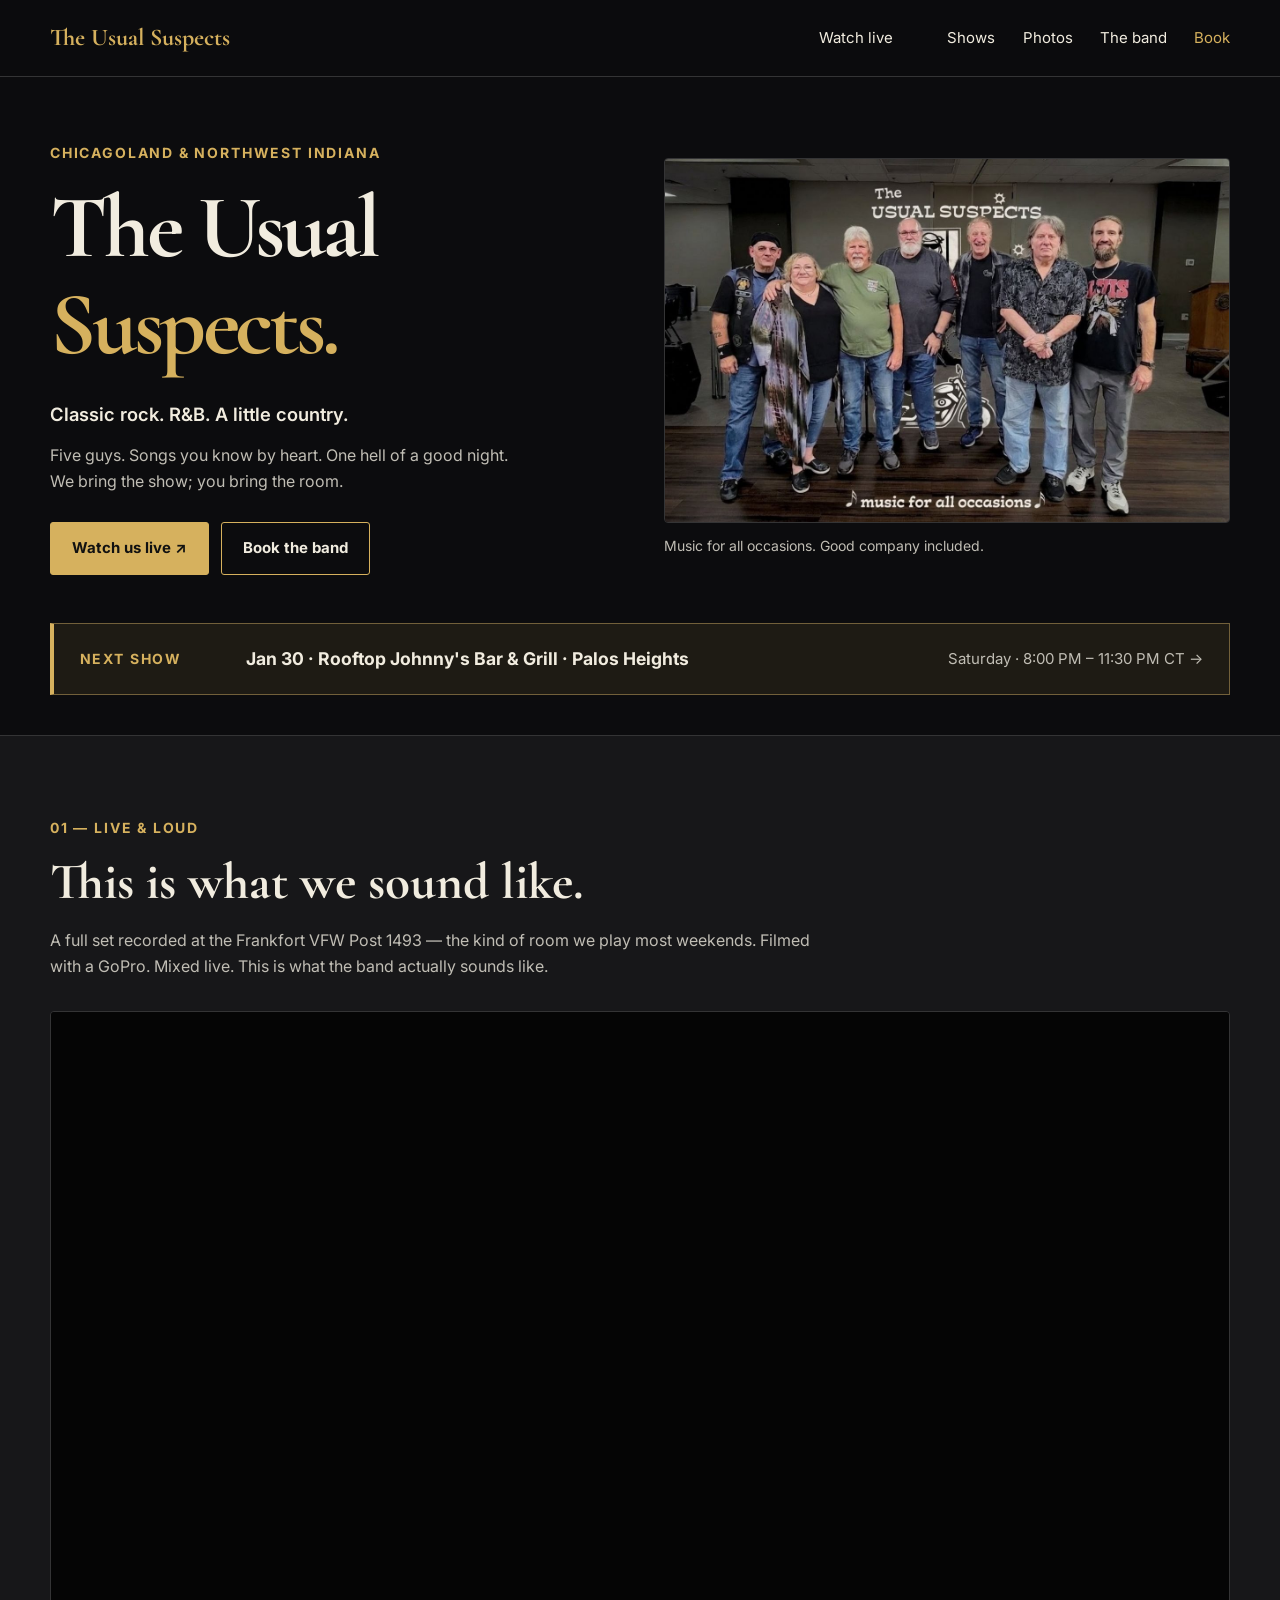
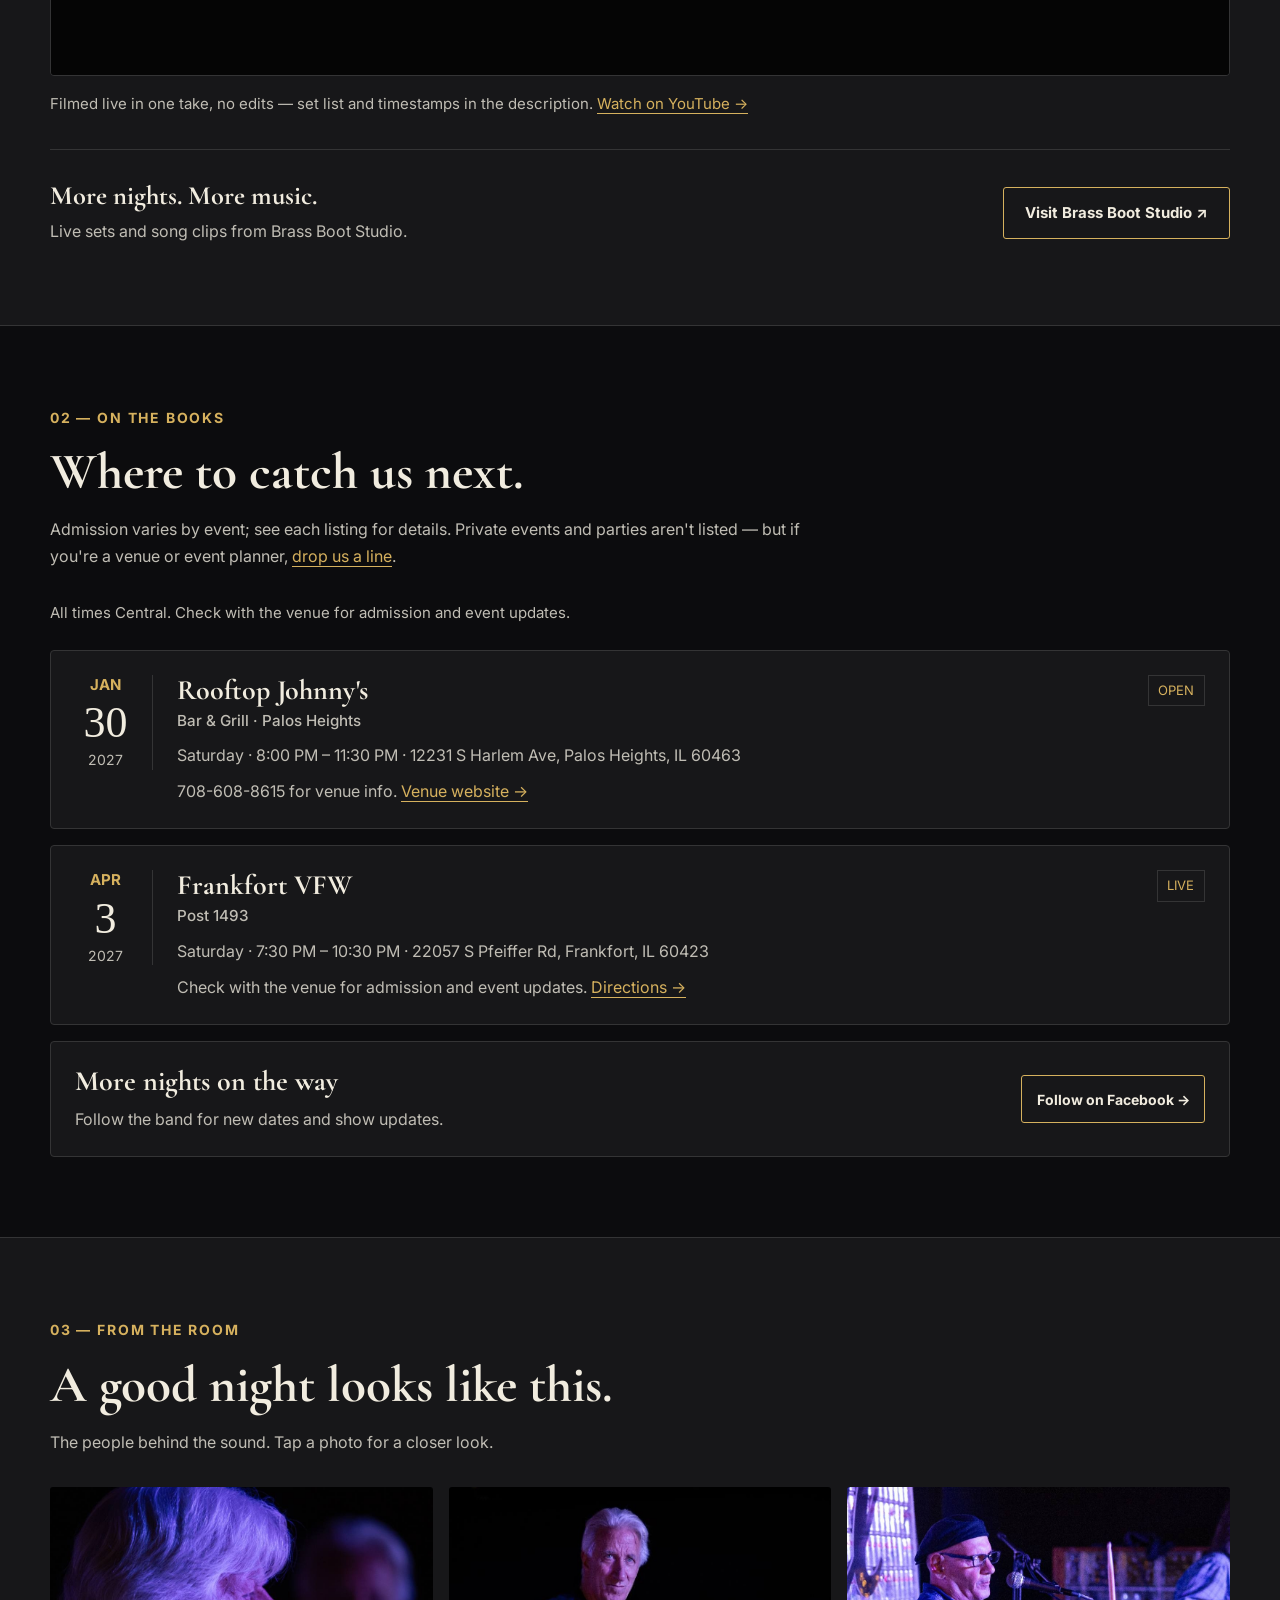
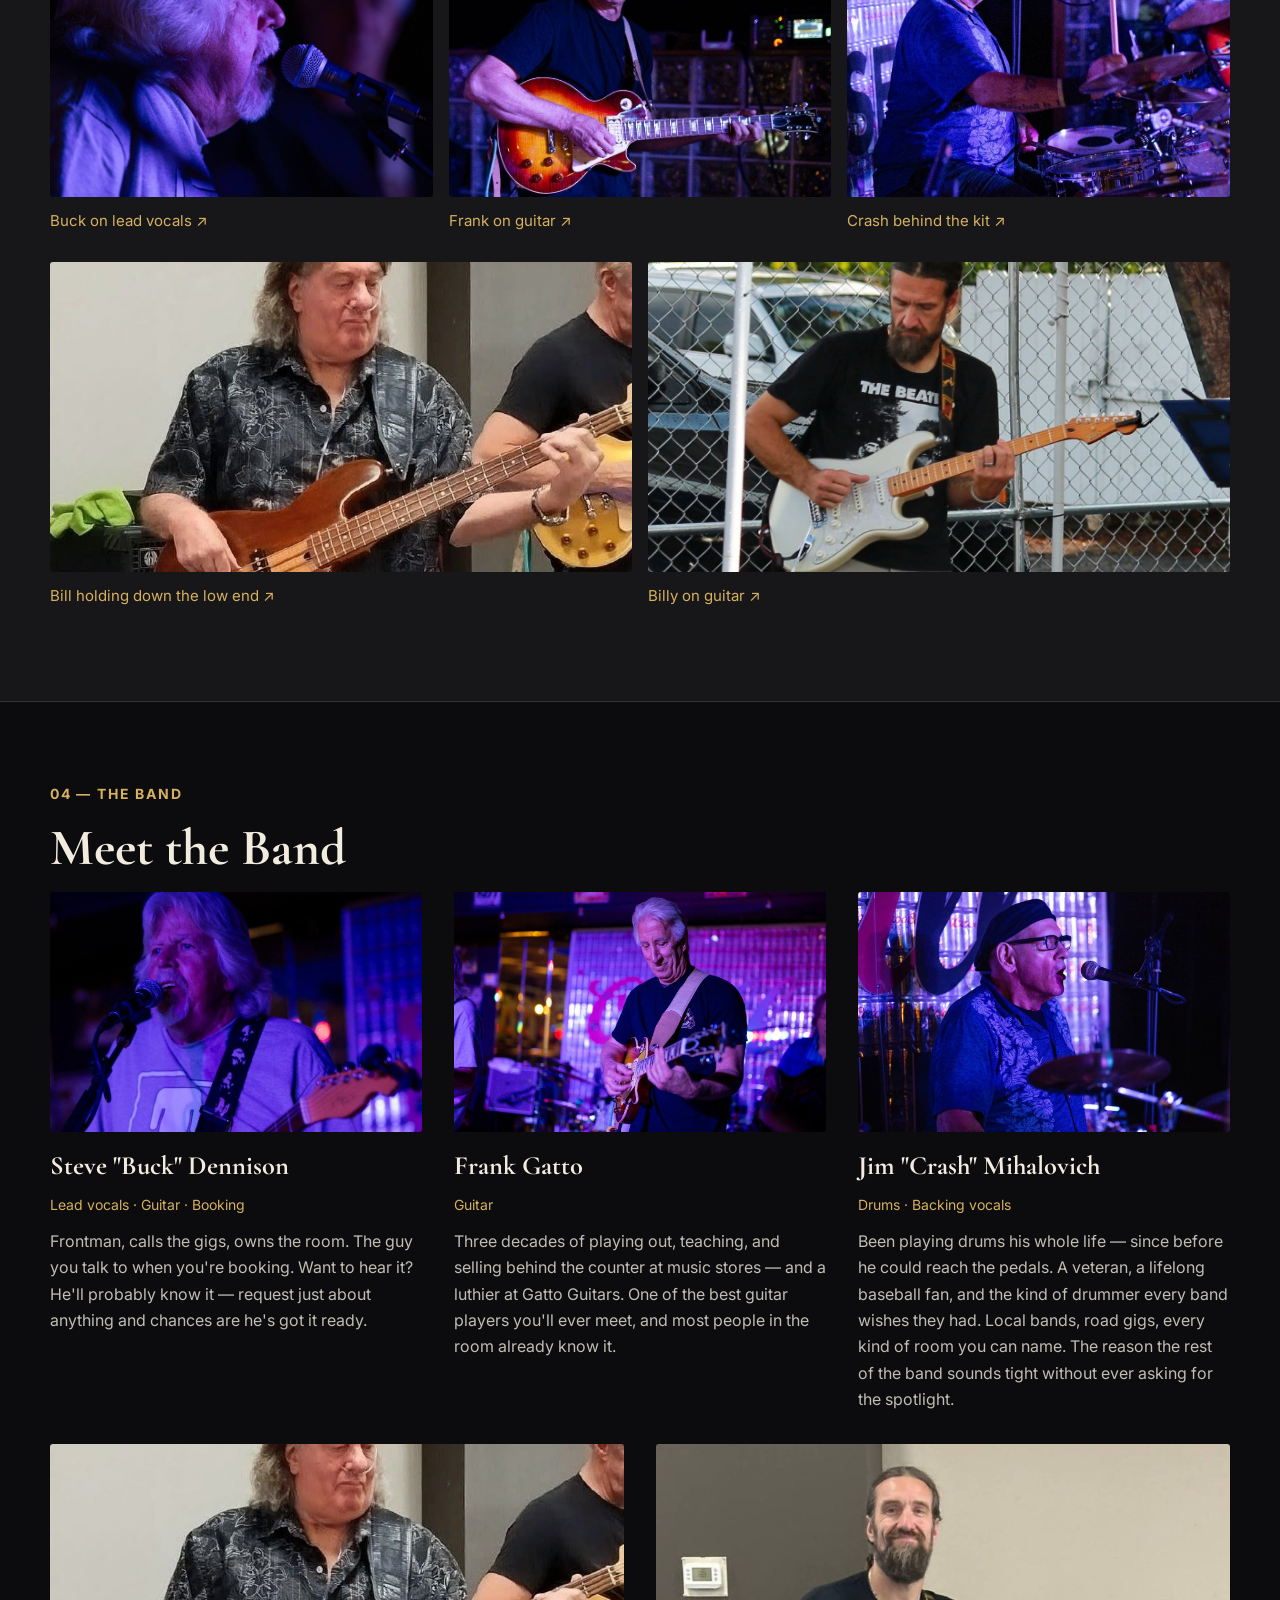
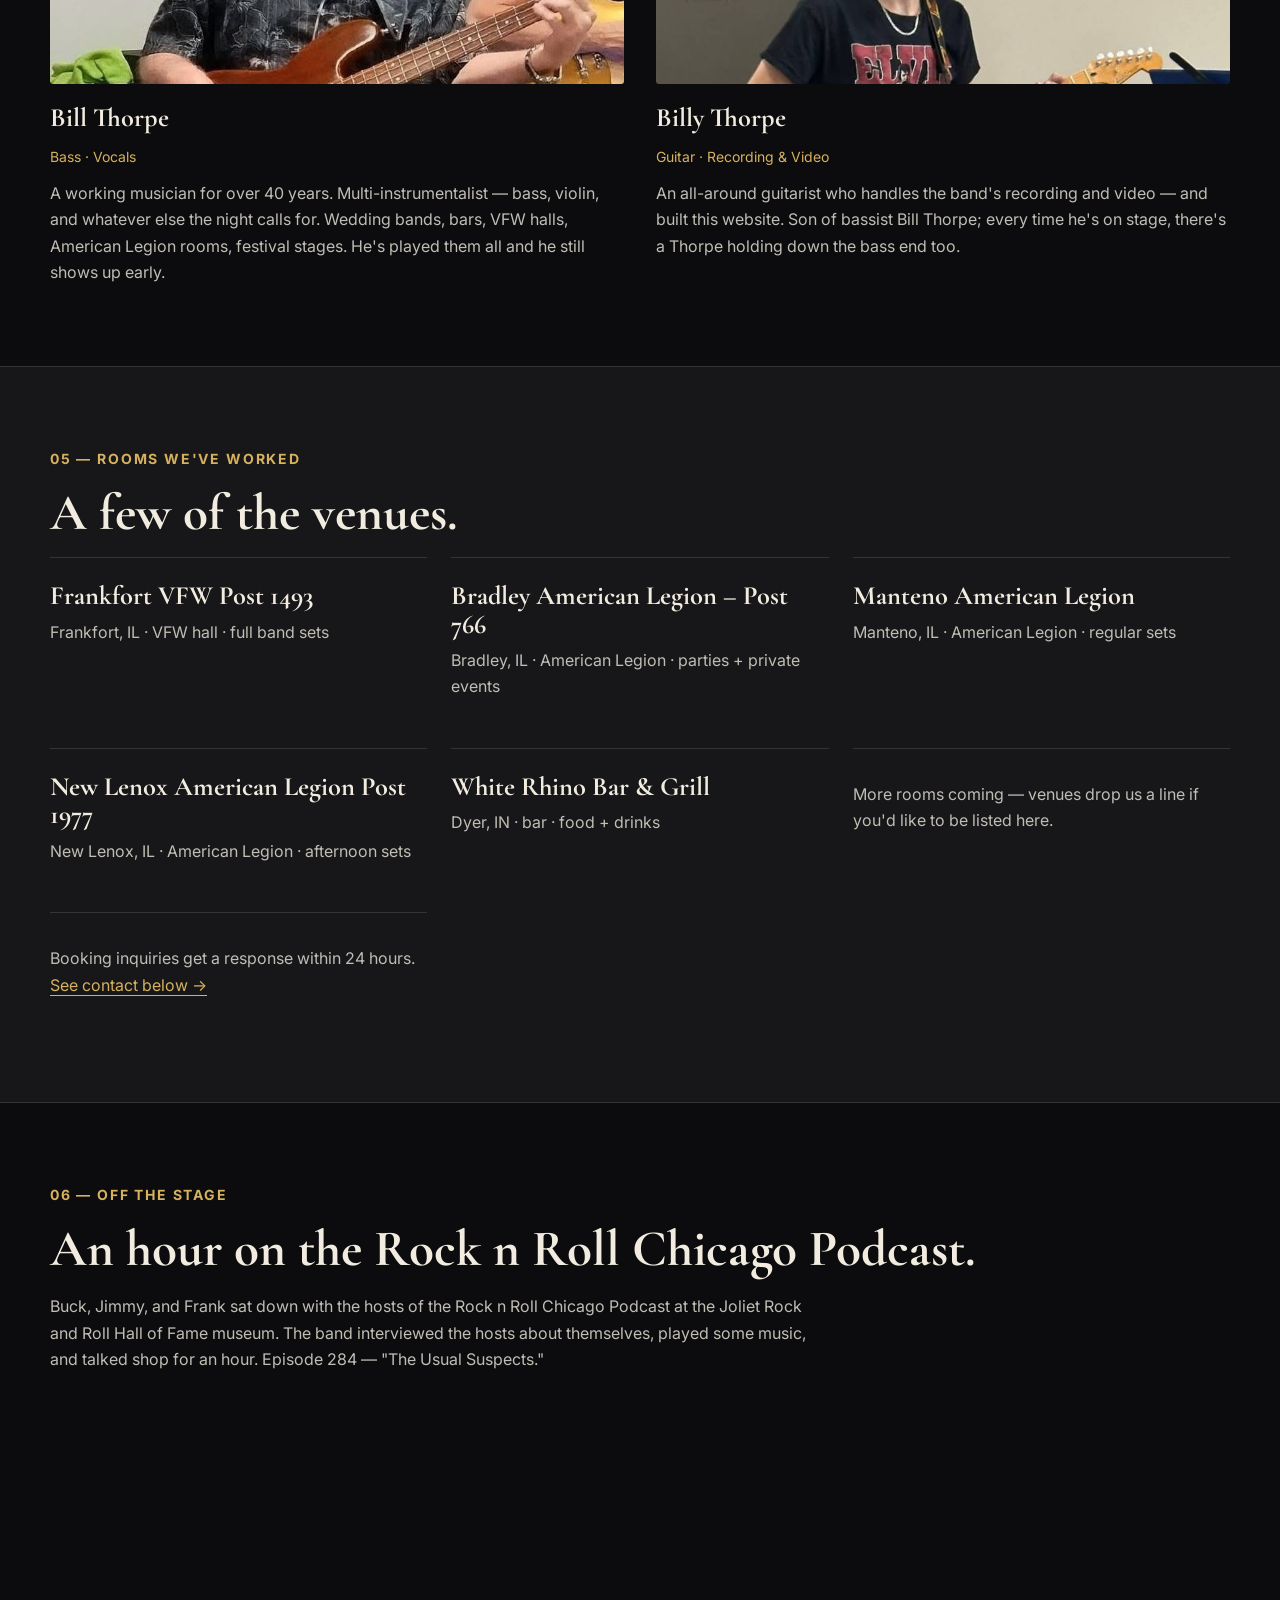
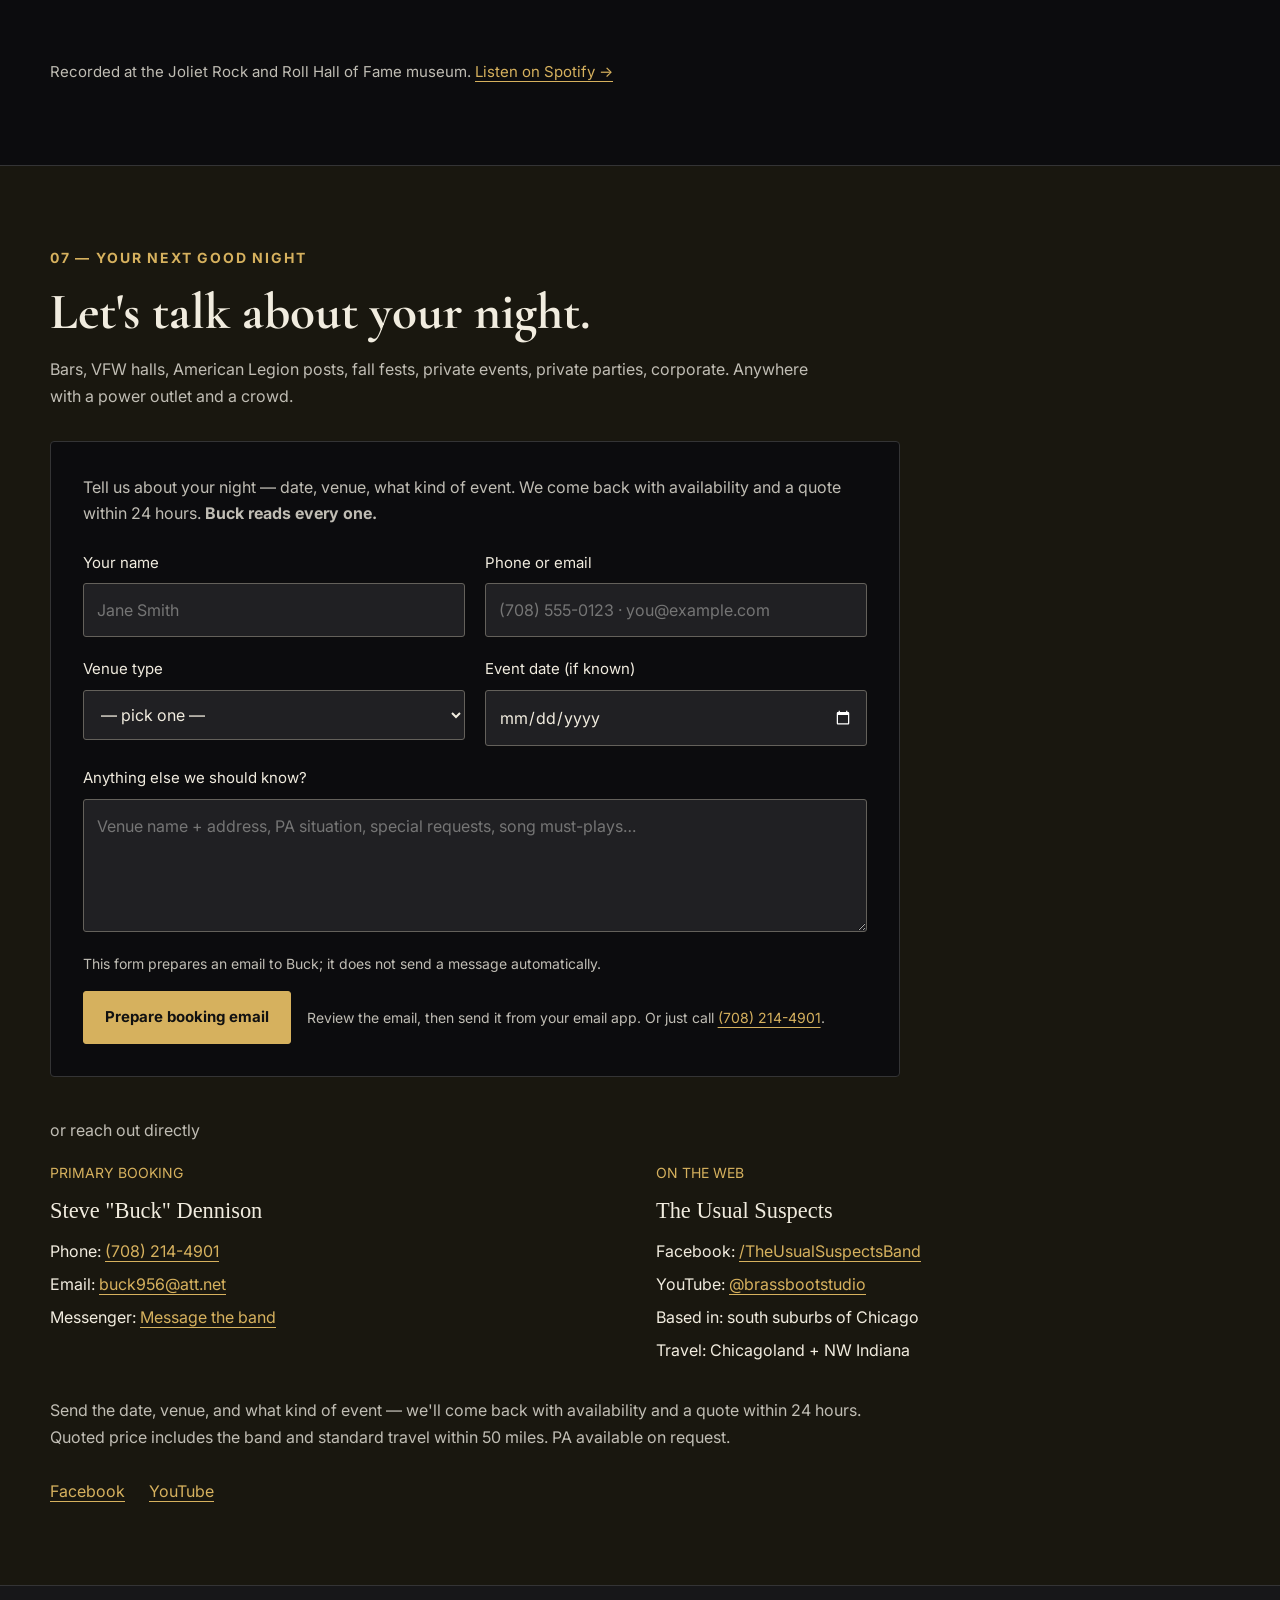
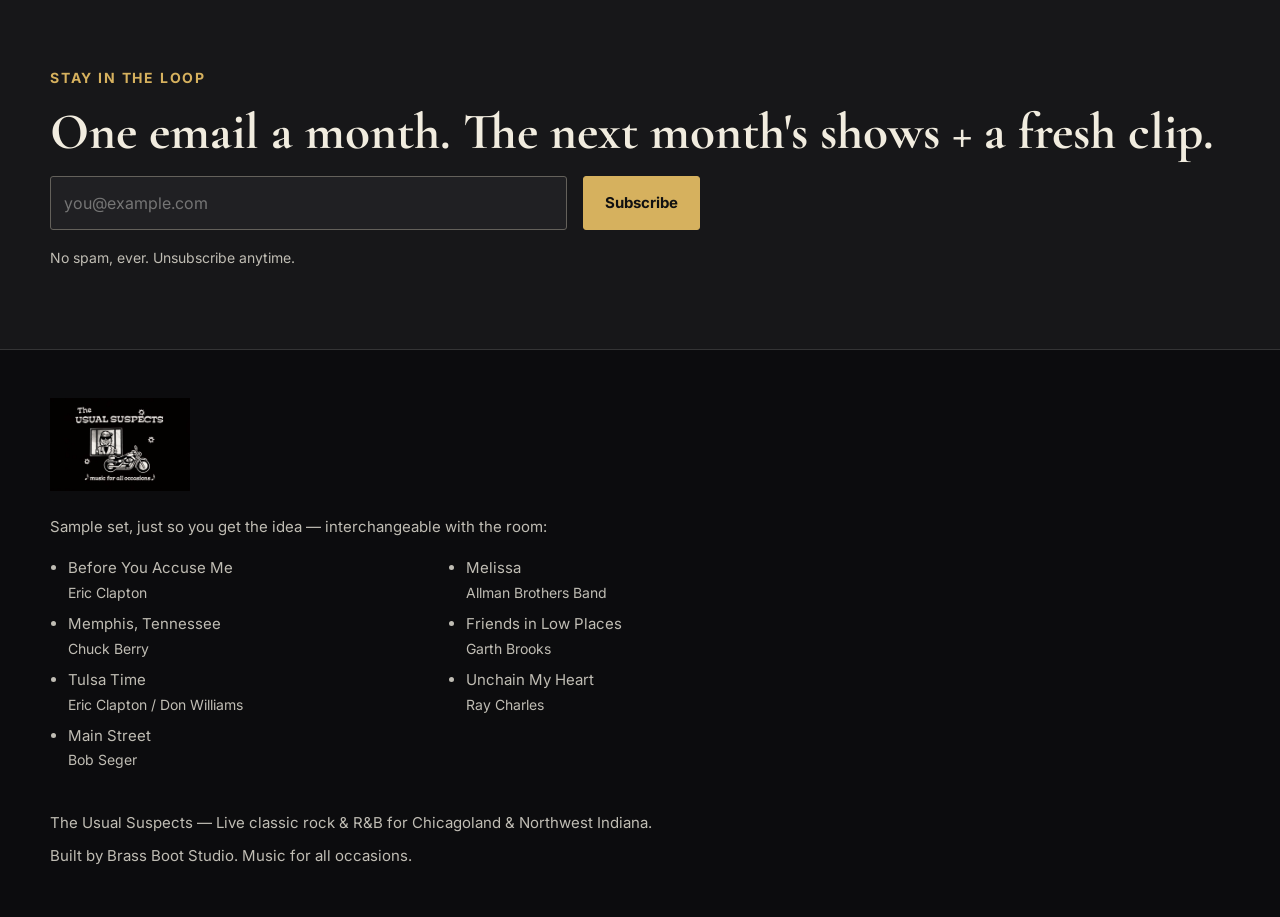
==== commit 169d434c: "Correct November 14 band performance to noon-4 PM" ====
--- a/index.html
+++ b/index.html
@@ -130,8 +130,8 @@
       "@type": "Event",
       "@id": "https://playtheusualsuspects.com/#show-4",
       "name": "The Usual Suspects at the Farm2Veteran Chili Cook-Off",
-      "startDate": "2026-11-14T14:00:00-06:00",
-      "endDate": "2026-11-14T18:00:00-06:00",
+      "startDate": "2026-11-14T12:00:00-06:00",
+      "endDate": "2026-11-14T16:00:00-06:00",
       "eventAttendanceMode": "https://schema.org/OfflineEventAttendanceMode",
       "eventStatus": "https://schema.org/EventScheduled",
       "location": {
@@ -149,7 +149,7 @@
       "performer": {
         "@id": "https://playtheusualsuspects.com/#band"
       },
-      "description": "The Usual Suspects perform 2–6 PM Central. The Farm2Veteran chili cook-off runs noon–4 PM; $10 tasting admission includes a hot dog and chips.",
+      "description": "The Usual Suspects perform noon–4 PM Central. The Farm2Veteran chili cook-off runs noon–4 PM; $10 tasting admission includes a hot dog and chips.",
       "url": "https://playtheusualsuspects.com/#show-4",
       "superEvent": {
         "@id": "https://playtheusualsuspects.com/#chili-cookoff"
@@ -274,7 +274,7 @@
 <link rel="preconnect" href="https://fonts.googleapis.com">
 <link rel="preconnect" href="https://fonts.gstatic.com" crossorigin>
 <link href="https://fonts.googleapis.com/css2?family=Cormorant+Garamond:wght@400;500;600;700&family=Inter:wght@400;500;600;700&family=JetBrains+Mono:wght@400;500;700&display=swap" rel="stylesheet">
-<link rel="stylesheet" href="site.css?v=20261104-chili">
+<link rel="stylesheet" href="site.css?v=20261105-noon">
 </head>
 <body>
 <a class="skip-link" href="#main">Skip to content</a>
@@ -295,7 +295,7 @@
   </div>
 </nav>
 
-<section class="featured-shows" id="chili-cookoff" aria-labelledby="featured-title" data-featured-start="2026-11-14T12:00:00-06:00" data-featured-end="2026-11-14T18:00:00-06:00" data-music-start="2026-11-14T14:00:00-06:00" data-cookoff-end="2026-11-14T16:00:00-06:00">
+<section class="featured-shows" id="chili-cookoff" aria-labelledby="featured-title" data-featured-start="2026-11-14T12:00:00-06:00" data-featured-end="2026-11-14T16:00:00-06:00" data-music-start="2026-11-14T12:00:00-06:00" data-cookoff-end="2026-11-14T16:00:00-06:00">
   <div class="container featured-shows-grid">
     <div class="event-feature-copy">
       <p class="eyebrow">Next up · Saturday, November 14, 2026</p>
@@ -305,12 +305,12 @@
       <p class="event-address">14414 W. Ford Dr, New Lenox, IL 60451</p>
       <div class="event-schedule">
         <div><span>Chili cook-off</span><strong>Noon–4 PM</strong></div>
-        <div><span>The Usual Suspects live</span><strong>2–6 PM</strong></div>
+        <div><span>The Usual Suspects live</span><strong>Noon–4 PM</strong></div>
       </div>
       <p class="event-timezone">Saturday, November 14 · All times Central (CST)</p>
       <div class="show-countdown">
-        <p class="eyebrow" id="countdown-status" role="status">The cook-off starts in</p>
-        <div class="countdown-clock" id="show-countdown" role="timer" aria-label="Time until the chili cook-off starts" aria-live="off" hidden>
+        <p class="eyebrow" id="countdown-status" role="status">Chili &amp; live music start in</p>
+        <div class="countdown-clock" id="show-countdown" role="timer" aria-label="Time until chili cook-off and live music start" aria-live="off" hidden>
           <div><strong data-countdown="days">00</strong><span>Days</span></div>
           <div><strong data-countdown="hours">00</strong><span>Hours</span></div>
           <div><strong data-countdown="minutes">00</strong><span>Minutes</span></div>
@@ -321,7 +321,7 @@
       <p class="event-extras">People’s Choice chili contest · Raffles · 50/50 · Cash bar</p>
       <div class="event-actions">
         <a class="btn btn-primary" href="https://www.google.com/maps/search/?api=1&amp;query=Thomas+E+Hartung+American+Legion+Post+1977+14414+W+Ford+Dr+New+Lenox+IL+60451" target="_blank" rel="noopener">Get directions ↗</a>
-        <a class="btn btn-ghost" href="farm2veteran-november-14-2026.ics" download>Add to calendar</a>
+        <a class="btn btn-ghost" href="farm2veteran-november-14-2026.ics?v=20261105-noon" download>Add to calendar</a>
       </div>
       <p class="event-links"><a href="https://forms.gle/yaTcwYoUxzX8kUT27" target="_blank" rel="noopener">Enter your chili ↗</a> <span aria-hidden="true">·</span> <a href="https://www.farm2veteran.com/community-events/" target="_blank" rel="noopener">Organizer &amp; event details ↗</a></p>
     </div>
@@ -398,7 +398,7 @@
           <div class="show-badge show-badge-open">OPEN</div>
         </article>
 
-        <article class="show-card" id="show-4" data-start="2026-11-14T14:00:00-06:00" data-end="2026-11-14T18:00:00-06:00">
+        <article class="show-card" id="show-4" data-start="2026-11-14T12:00:00-06:00" data-end="2026-11-14T16:00:00-06:00">
           <div class="show-date">
             <span class="show-month">NOV</span>
             <span class="show-day">14</span>
@@ -406,8 +406,8 @@
           </div>
           <div class="show-info">
             <h3 class="show-venue">New Lenox American Legion <span class="show-venue-sub">Post 1977</span></h3>
-            <p class="show-meta">Saturday · 2:00 PM – 6:00 PM · 14414 W. Ford Dr, New Lenox, IL 60451</p>
-            <p class="show-detail"><strong>Farm2Veteran Chili Cook-Off</strong> · Noon–4 PM · $10 tasting admission includes a hot dog and chips. Band plays 2–6 PM. <a href="#chili-cookoff">Flyer, countdown &amp; event details →</a> Venue info: <a href="tel:+18154854651">815-485-4651</a>.</p>
+            <p class="show-meta">Saturday · 12:00 PM – 4:00 PM · 14414 W. Ford Dr, New Lenox, IL 60451</p>
+            <p class="show-detail"><strong>Farm2Veteran Chili Cook-Off</strong> · Noon–4 PM · $10 tasting admission includes a hot dog and chips. Band plays noon–4 PM. <a href="#chili-cookoff">Flyer, countdown &amp; event details →</a> Venue info: <a href="tel:+18154854651">815-485-4651</a>.</p>
           </div>
           <div class="show-badge show-badge-open">OPEN</div>
         </article>
@@ -677,7 +677,7 @@
   </footer>
 
 <dialog id="photo-dialog" aria-label="Band photo"><button type="button" id="photo-close" aria-label="Close photo">Close ×</button><img alt=""><p></p></dialog>
-<script src="media.js"></script><script src="site.js?v=20261104-chili"></script>
+<script src="media.js"></script><script src="site.js?v=20261105-noon"></script>
 
 </body>
 </html>
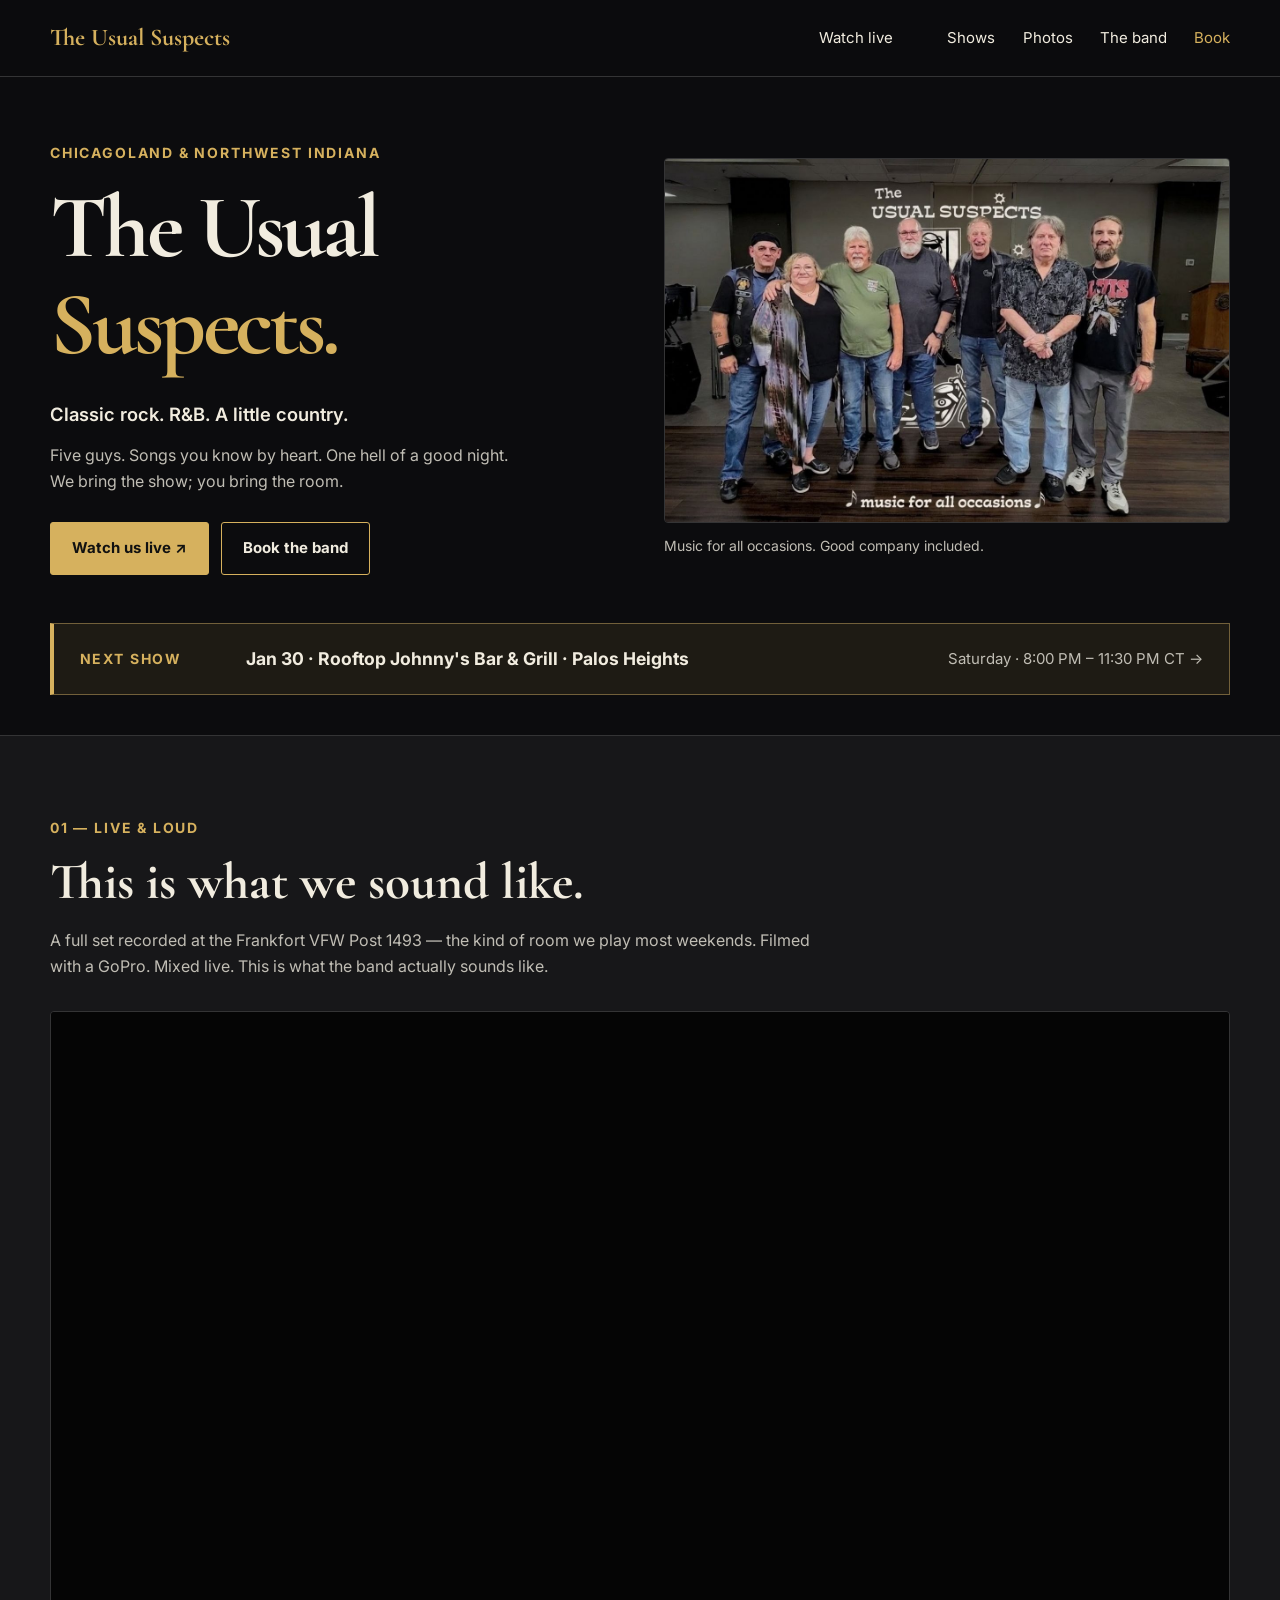
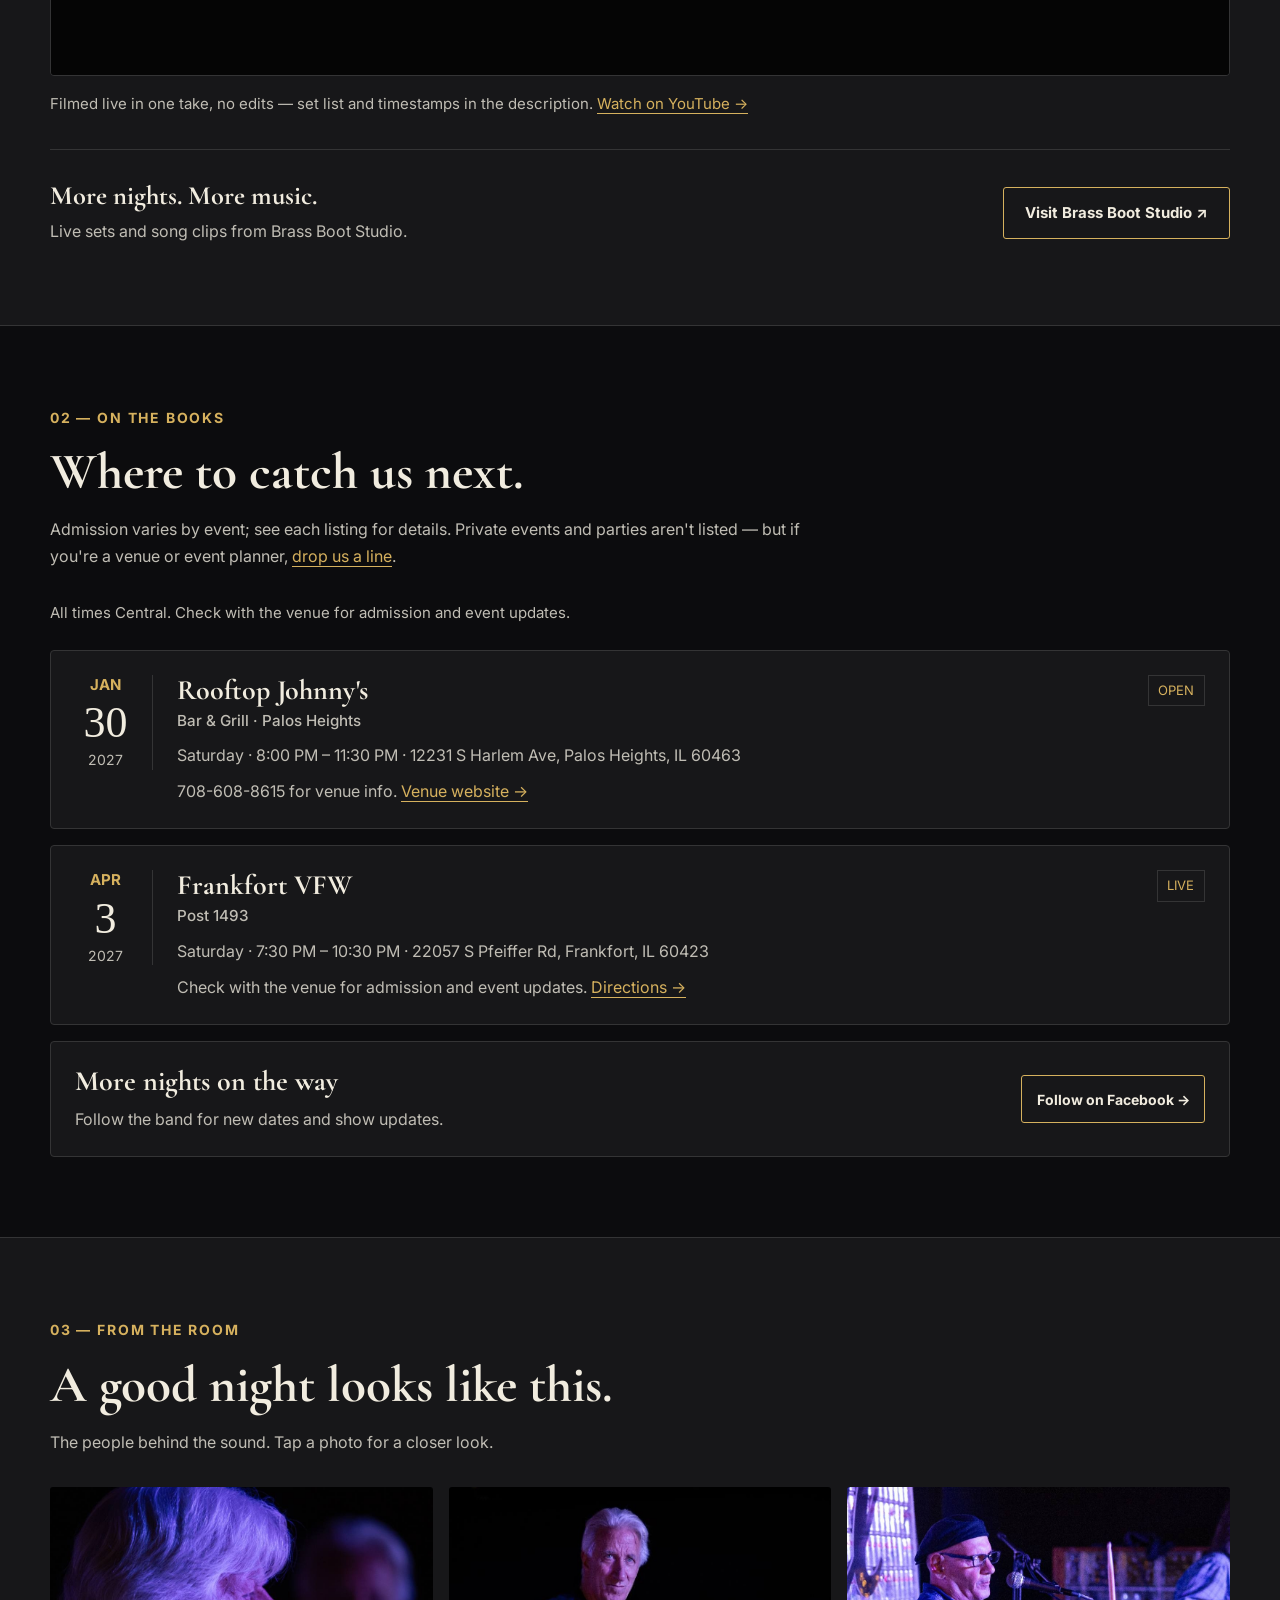
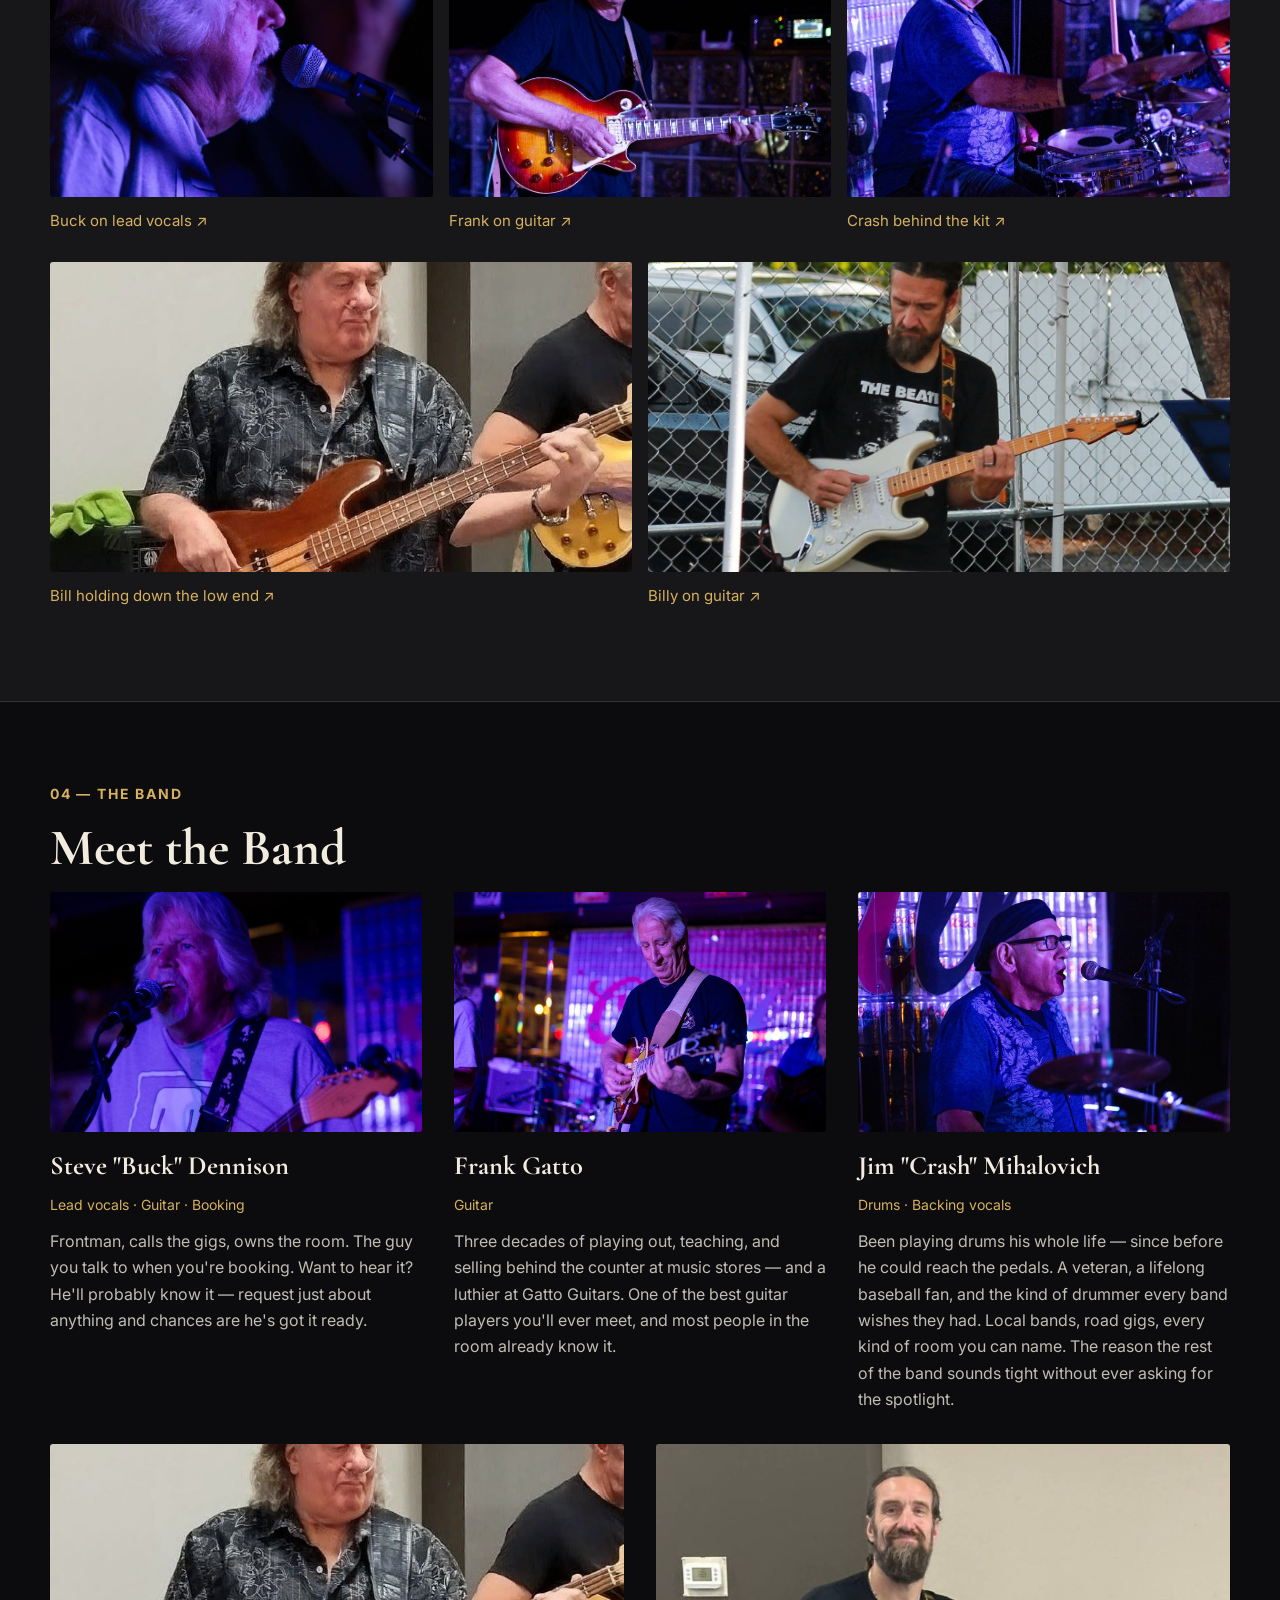
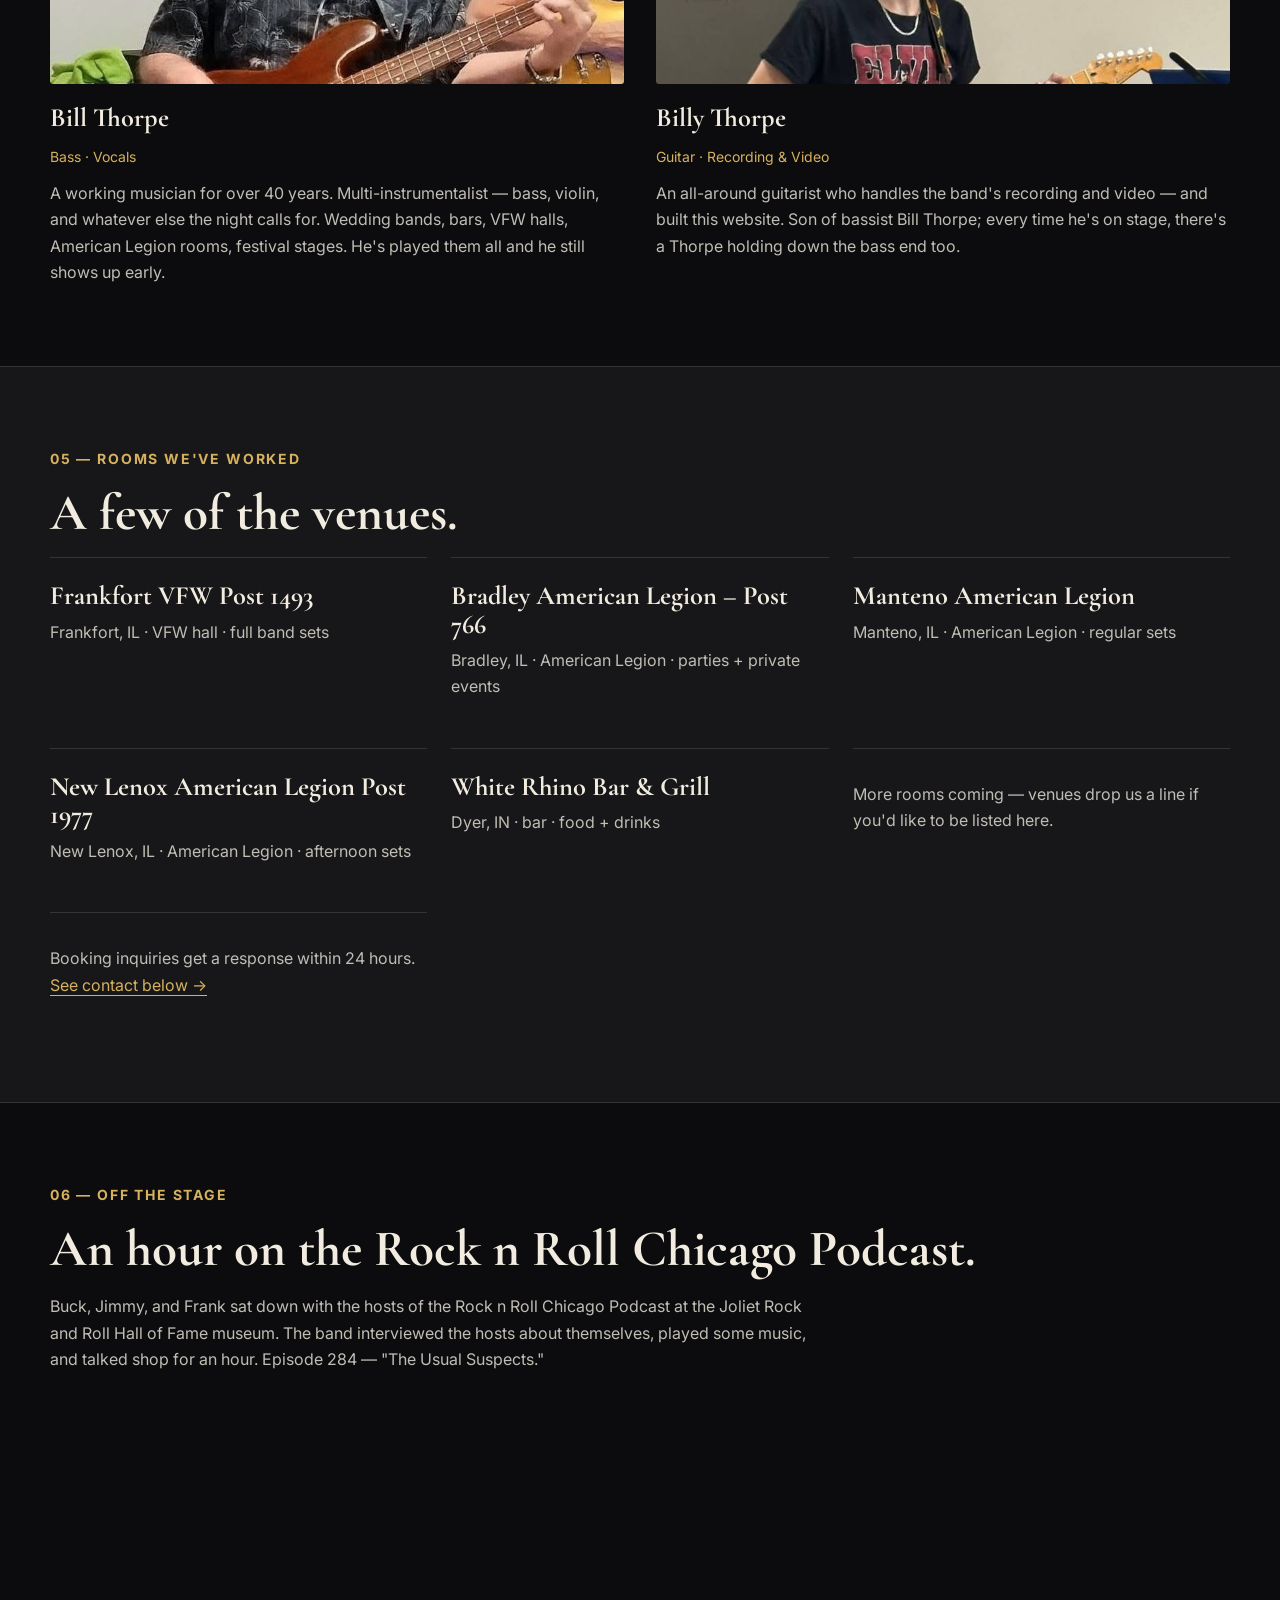
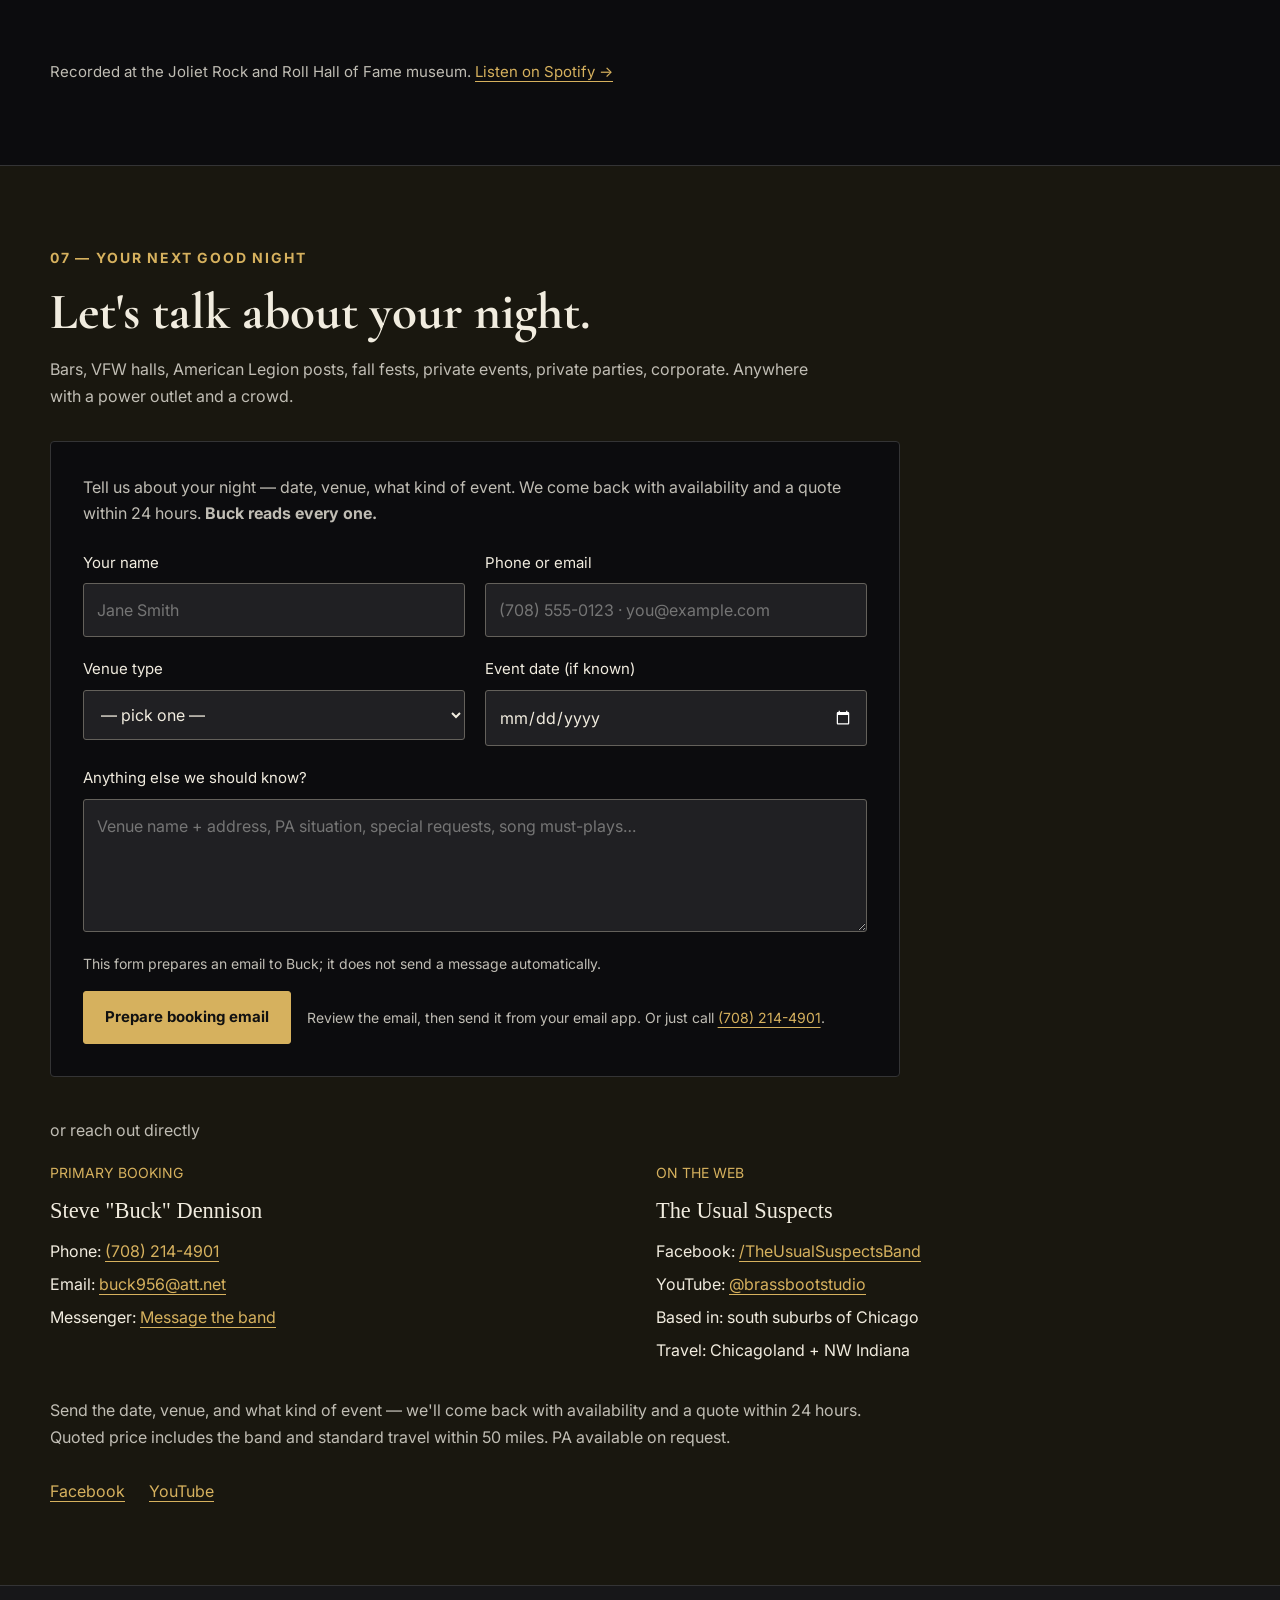
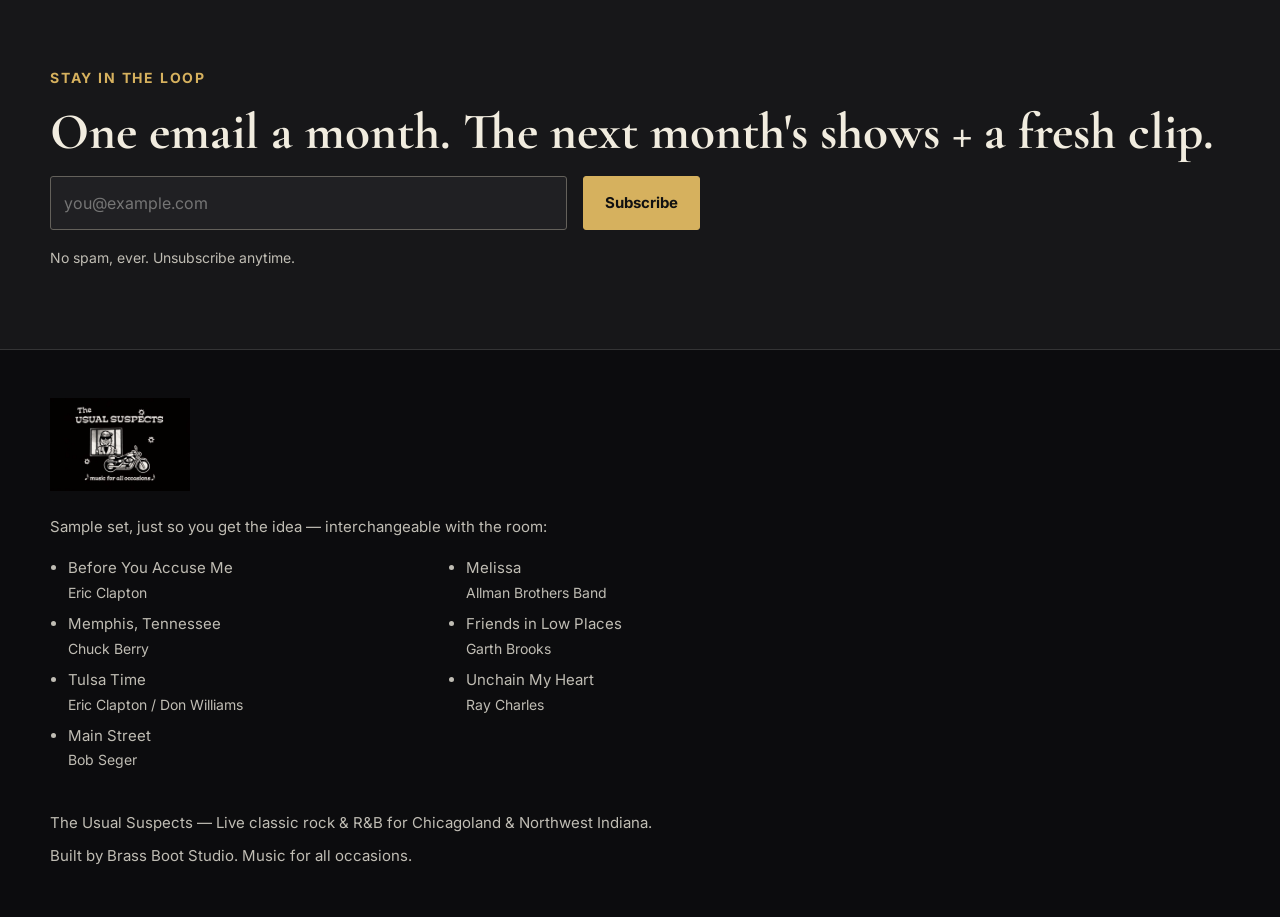
==== commit 2352d5fe: "Feature December 5 Tru Country show and retire ended promotions" ====
--- a/index.html
+++ b/index.html
@@ -125,35 +125,6 @@
         "https://www.facebook.com/profile.php?id=100029619594462",
         "https://www.youtube.com/@brassbootstudio"
       ]
-    },
-    {
-      "@type": "Event",
-      "@id": "https://playtheusualsuspects.com/#show-4",
-      "name": "The Usual Suspects at the Farm2Veteran Chili Cook-Off",
-      "startDate": "2026-11-14T12:00:00-06:00",
-      "endDate": "2026-11-14T16:00:00-06:00",
-      "eventAttendanceMode": "https://schema.org/OfflineEventAttendanceMode",
-      "eventStatus": "https://schema.org/EventScheduled",
-      "location": {
-        "@type": "Place",
-        "name": "New Lenox American Legion — Thomas E. Hartung Post 1977",
-        "address": {
-          "@type": "PostalAddress",
-          "streetAddress": "14414 W. Ford Dr",
-          "addressLocality": "New Lenox",
-          "addressRegion": "IL",
-          "postalCode": "60451",
-          "addressCountry": "US"
-        }
-      },
-      "performer": {
-        "@id": "https://playtheusualsuspects.com/#band"
-      },
-      "description": "The Usual Suspects perform noon–4 PM Central. The Farm2Veteran chili cook-off runs noon–4 PM; $10 tasting admission includes a hot dog and chips.",
-      "url": "https://playtheusualsuspects.com/#show-4",
-      "superEvent": {
-        "@id": "https://playtheusualsuspects.com/#chili-cookoff"
-      }
     },
     {
       "@type": "Event",
@@ -207,65 +178,31 @@
     },
     {
       "@type": "Event",
-      "@id": "https://playtheusualsuspects.com/#show-3",
-      "name": "The Usual Suspects — Tru Country Bar & Grill, Channahon",
-      "startDate": "2026-10-03T21:00:00-05:00",
-      "endDate": "2026-10-04T00:00:00-05:00",
+      "@id": "https://playtheusualsuspects.com/#show-5",
+      "url": "https://playtheusualsuspects.com/#show-5",
+      "name": "The Usual Suspects — Tru Country Bar & Grill, New Lenox",
+      "startDate": "2026-12-05T20:00:00-06:00",
+      "endDate": "2026-12-05T23:00:00-06:00",
       "eventStatus": "https://schema.org/EventScheduled",
       "eventAttendanceMode": "https://schema.org/OfflineEventAttendanceMode",
-      "image": "https://playtheusualsuspects.com/tru-country-october-3-2026-final.jpg",
+      "image": "https://playtheusualsuspects.com/logo.jpg",
       "location": {
         "@type": "Place",
-        "name": "Tru Country Bar & Grill",
-        "telephone": "815-290-5075",
+        "name": "Tru Country Bar & Grill · New Lenox",
+        "telephone": "815-717-8677",
         "address": {
           "@type": "PostalAddress",
-          "streetAddress": "25365 S Fryer St",
-          "addressLocality": "Channahon",
-          "addressRegion": "IL",
-          "postalCode": "60410",
-          "addressCountry": "US"
-        }
-      },
-      "performer": {
-        "@id": "https://playtheusualsuspects.com/#band"
-      },
-      "description": "Saturday, October 3, 2026, 9 PM to midnight Central. Open to the public."
-    },
-    {
-      "@type": "Event",
-      "@id": "https://playtheusualsuspects.com/#chili-cookoff",
-      "url": "https://playtheusualsuspects.com/#chili-cookoff",
-      "name": "Farm2Veteran Chili Cook-Off",
-      "startDate": "2026-11-14T12:00:00-06:00",
-      "endDate": "2026-11-14T16:00:00-06:00",
-      "eventAttendanceMode": "https://schema.org/OfflineEventAttendanceMode",
-      "eventStatus": "https://schema.org/EventScheduled",
-      "location": {
-        "@type": "Place",
-        "name": "New Lenox American Legion — Thomas E. Hartung Post 1977",
-        "address": {
-          "@type": "PostalAddress",
-          "streetAddress": "14414 W. Ford Dr",
+          "streetAddress": "222 W Maple St",
           "addressLocality": "New Lenox",
           "addressRegion": "IL",
           "postalCode": "60451",
           "addressCountry": "US"
         }
       },
-      "image": "https://playtheusualsuspects.com/farm2veteran-chili-cookoff-2026.png",
-      "description": "Chili tasting, live music, raffles and a 50/50 drawing benefiting Farm2Veteran. $10 per person includes chili tasting, a hot dog and chips.",
-      "organizer": {
-        "@type": "Organization",
-        "name": "Thomas E. Hartung American Legion Post 1977"
-      },
-      "offers": {
-        "@type": "Offer",
-        "name": "Chili tasting admission",
-        "price": "10",
-        "priceCurrency": "USD",
-        "url": "https://www.farm2veteran.com/community-events/"
-      }
+      "performer": {
+        "@id": "https://playtheusualsuspects.com/#band"
+      },
+      "description": "The Usual Suspects play Saturday, December 5, 2026, 8–11 PM Central in New Lenox. Open to the public; check with the venue for admission and event updates."
     }
   ]
 }
@@ -274,7 +211,7 @@
 <link rel="preconnect" href="https://fonts.googleapis.com">
 <link rel="preconnect" href="https://fonts.gstatic.com" crossorigin>
 <link href="https://fonts.googleapis.com/css2?family=Cormorant+Garamond:wght@400;500;600;700&family=Inter:wght@400;500;600;700&family=JetBrains+Mono:wght@400;500;700&display=swap" rel="stylesheet">
-<link rel="stylesheet" href="site.css?v=20261105-noon">
+<link rel="stylesheet" href="site.css?v=20261118-december">
 </head>
 <body>
 <a class="skip-link" href="#main">Skip to content</a>
@@ -286,7 +223,7 @@
     <button class="site-nav-toggle" aria-expanded="false" aria-controls="site-nav-list">Menu</button>
     <ul class="site-nav-list" id="site-nav-list">
       <li><a href="#video">Watch live</a></li>
-      <li><a href="#chili-cookoff" data-featured-nav>Nov 14 cook-off</a></li>
+      <li><a href="#featured-show" data-featured-nav>Dec 5 · Tru Country</a></li>
       <li><a href="#shows">Shows</a></li>
       <li><a href="#gallery">Photos</a></li>
       <li><a href="#band">The band</a></li>
@@ -295,43 +232,44 @@
   </div>
 </nav>
 
-<section class="featured-shows" id="chili-cookoff" aria-labelledby="featured-title" data-featured-start="2026-11-14T12:00:00-06:00" data-featured-end="2026-11-14T16:00:00-06:00" data-music-start="2026-11-14T12:00:00-06:00" data-cookoff-end="2026-11-14T16:00:00-06:00">
+<section class="featured-shows" id="featured-show" aria-labelledby="featured-title" data-featured-start="2026-12-05T20:00:00-06:00" data-featured-end="2026-12-05T23:00:00-06:00">
   <div class="container featured-shows-grid">
     <div class="event-feature-copy">
-      <p class="eyebrow">Next up · Saturday, November 14, 2026</p>
-      <h2 id="featured-title">Chili cook-off.<br><em>Live music. Good cause.</em></h2>
-      <p class="event-intro">Join The Usual Suspects at the <strong>Farm2Veteran Chili Cook-Off</strong> and help bring farm-fresh food to veterans in need.</p>
-      <p class="event-venue">New Lenox American Legion · Post 1977</p>
-      <p class="event-address">14414 W. Ford Dr, New Lenox, IL 60451</p>
+      <p class="eyebrow">Next up · Saturday, December 5, 2026</p>
+      <h2 id="featured-title">Tru Country.<br><em>Saturday night, live.</em></h2>
+      <p class="event-intro">Spend your Saturday night with <strong>The Usual Suspects</strong>. Classic rock, R&amp;B, a little country, and songs you know by heart.</p>
+      <p class="event-venue">Tru Country Bar &amp; Grill · New Lenox</p>
+      <p class="event-address">222 W Maple St, New Lenox, IL 60451</p>
       <div class="event-schedule">
-        <div><span>Chili cook-off</span><strong>Noon–4 PM</strong></div>
-        <div><span>The Usual Suspects live</span><strong>Noon–4 PM</strong></div>
-      </div>
-      <p class="event-timezone">Saturday, November 14 · All times Central (CST)</p>
+        <div><span>Saturday, December 5</span><strong>8–11 PM</strong></div>
+        <div><span>Live music</span><strong>The Usual Suspects</strong></div>
+      </div>
+      <p class="event-timezone">All times Central (CST) · Open to the public</p>
       <div class="show-countdown">
-        <p class="eyebrow" id="countdown-status" role="status">Chili &amp; live music start in</p>
-        <div class="countdown-clock" id="show-countdown" role="timer" aria-label="Time until chili cook-off and live music start" aria-live="off" hidden>
+        <p class="eyebrow" id="countdown-status" role="status">We take the stage in</p>
+        <div class="countdown-clock" id="show-countdown" role="timer" aria-label="Time until the December 5 show starts" aria-live="off" hidden>
           <div><strong data-countdown="days">00</strong><span>Days</span></div>
           <div><strong data-countdown="hours">00</strong><span>Hours</span></div>
           <div><strong data-countdown="minutes">00</strong><span>Minutes</span></div>
           <div><strong data-countdown="seconds">00</strong><span>Seconds</span></div>
         </div>
       </div>
-      <p class="event-admission"><strong>$10 per person</strong> includes chili tasting, a hot dog &amp; chips.</p>
-      <p class="event-extras">People’s Choice chili contest · Raffles · 50/50 · Cash bar</p>
       <div class="event-actions">
-        <a class="btn btn-primary" href="https://www.google.com/maps/search/?api=1&amp;query=Thomas+E+Hartung+American+Legion+Post+1977+14414+W+Ford+Dr+New+Lenox+IL+60451" target="_blank" rel="noopener">Get directions ↗</a>
-        <a class="btn btn-ghost" href="farm2veteran-november-14-2026.ics?v=20261105-noon" download>Add to calendar</a>
-      </div>
-      <p class="event-links"><a href="https://forms.gle/yaTcwYoUxzX8kUT27" target="_blank" rel="noopener">Enter your chili ↗</a> <span aria-hidden="true">·</span> <a href="https://www.farm2veteran.com/community-events/" target="_blank" rel="noopener">Organizer &amp; event details ↗</a></p>
-    </div>
-    <figure class="event-flyer">
-      <a class="featured-show" href="farm2veteran-chili-cookoff-2026.png" data-gallery>
-        <img src="farm2veteran-chili-cookoff-2026.png" width="1545" height="1999" fetchpriority="high" alt="Farm2Veteran Chili Cook-Off at American Legion Post 1977, New Lenox. November 14, noon–4 PM. $10 includes chili tasting, hot dog and chips. Music by The Usual Suspects, raffles, 50/50 and cash bar.">
-        <span>Official event flyer · Tap to enlarge</span>
-      </a>
-      <figcaption>Flyer courtesy of <a href="https://www.farm2veteran.com/community-events/">Farm2Veteran</a>.</figcaption>
-    </figure>
+        <a class="btn btn-primary" href="https://www.google.com/maps/search/?api=1&amp;query=Tru+Country+Bar+Grill+222+W+Maple+St+New+Lenox+IL+60451" target="_blank" rel="noopener">Get directions ↗</a>
+        <a class="btn btn-ghost" href="tru-country-december-5-2026.ics?v=20261118" download>Add to calendar</a>
+      </div>
+      <p class="event-links"><a href="tel:+18157178677">Venue info: 815-717-8677</a> <span aria-hidden="true">·</span> <a href="#shows">All upcoming shows →</a></p>
+      <p class="event-extras">Check with the venue for admission and event updates.</p>
+    </div>
+    <div class="event-flyer event-poster" aria-label="The Usual Suspects live at Tru Country, December 5">
+      <img src="logo.jpg" width="1280" height="853" fetchpriority="high" alt="The Usual Suspects — music for all occasions">
+      <div class="event-poster-details">
+        <p class="eyebrow">Live at Tru Country · New Lenox</p>
+        <p class="event-poster-date">DECEMBER 5</p>
+        <p class="event-poster-time">SATURDAY · 8–11 PM</p>
+        <p>Classic rock · R&amp;B · Country</p>
+      </div>
+    </div>
   </div>
 </section>
 
@@ -345,7 +283,7 @@
       <div class="hero-cta"><a href="#video" class="btn btn-primary">Watch us live ↗</a><a href="#book" class="btn btn-ghost">Book the band</a></div>
     </div>
     <figure class="hero-cover"><img src="cover.jpg" alt="The Usual Suspects and friends together at a gig" class="hero-cover-img" fetchpriority="high"><figcaption>Music for all occasions. Good company included.</figcaption></figure>
-    <a class="next-show" href="#shows" id="hero-next"><span class="eyebrow">Next show</span><strong>See what’s on the books</strong><span>Dates, times &amp; directions →</span></a>
+    <a class="next-show" href="#show-5" id="hero-next"><span class="eyebrow">Next show</span><strong>December 5 · Tru Country, New Lenox</strong><span>Saturday · 8–11 PM Central →</span></a>
   </div>
 </header>
 
@@ -384,35 +322,6 @@
       <p class="schedule-note">All times Central. Check with the venue for admission and event updates.</p><div class="shows-grid">
 
 
-        <article class="show-card" id="show-3" data-start="2026-10-03T21:00:00-05:00" data-end="2026-10-04T00:00:00-05:00">
-          <div class="show-date">
-            <span class="show-month">OCT</span>
-            <span class="show-day">3</span>
-            <span class="show-year">2026</span>
-          </div>
-          <div class="show-info">
-            <h3 class="show-venue">Tru Country <span class="show-venue-sub">Bar &amp; Grill · Channahon</span></h3>
-            <p class="show-meta">Saturday · 9:00 PM – midnight · 25365 S Fryer St, Channahon, IL 60410</p>
-            <p class="show-detail">Open to the public. 815-290-5075 for venue info.</p>
-          </div>
-          <div class="show-badge show-badge-open">OPEN</div>
-        </article>
-
-        <article class="show-card" id="show-4" data-start="2026-11-14T12:00:00-06:00" data-end="2026-11-14T16:00:00-06:00">
-          <div class="show-date">
-            <span class="show-month">NOV</span>
-            <span class="show-day">14</span>
-            <span class="show-year">2026</span>
-          </div>
-          <div class="show-info">
-            <h3 class="show-venue">New Lenox American Legion <span class="show-venue-sub">Post 1977</span></h3>
-            <p class="show-meta">Saturday · 12:00 PM – 4:00 PM · 14414 W. Ford Dr, New Lenox, IL 60451</p>
-            <p class="show-detail"><strong>Farm2Veteran Chili Cook-Off</strong> · Noon–4 PM · $10 tasting admission includes a hot dog and chips. Band plays noon–4 PM. <a href="#chili-cookoff">Flyer, countdown &amp; event details →</a> Venue info: <a href="tel:+18154854651">815-485-4651</a>.</p>
-          </div>
-          <div class="show-badge show-badge-open">OPEN</div>
-        </article>
-
-
         <article class="show-card" id="show-5" data-start="2026-12-05T20:00:00-06:00" data-end="2026-12-05T23:00:00-06:00">
           <div class="show-date">
             <span class="show-month">DEC</span>
@@ -422,7 +331,7 @@
           <div class="show-info">
             <h3 class="show-venue">Tru Country <span class="show-venue-sub">Bar &amp; Grill · New Lenox</span></h3>
             <p class="show-meta">Saturday · 8:00 PM – 11:00 PM · 222 W Maple St, New Lenox, IL 60451</p>
-            <p class="show-detail">Open to the public. 815-717-8677 for venue info.</p>
+            <p class="show-detail">Open to the public. <a href="tel:+18157178677">815-717-8677</a> for venue info. <a href="https://www.google.com/maps/search/?api=1&amp;query=Tru+Country+Bar+Grill+222+W+Maple+St+New+Lenox+IL+60451" target="_blank" rel="noopener">Directions →</a></p>
           </div>
           <div class="show-badge show-badge-open">OPEN</div>
         </article>
@@ -677,7 +586,7 @@
   </footer>
 
 <dialog id="photo-dialog" aria-label="Band photo"><button type="button" id="photo-close" aria-label="Close photo">Close ×</button><img alt=""><p></p></dialog>
-<script src="media.js"></script><script src="site.js?v=20261105-noon"></script>
+<script src="media.js"></script><script src="site.js?v=20261118-december"></script>
 
 </body>
 </html>
--- a/site.css
+++ b/site.css
@@ -602,7 +602,7 @@
   .countdown-clock { flex-basis:100%; gap:.5rem; }
 }
 
-/* November benefit: readable event details alongside the complete official flyer. */
+/* Featured show: readable details alongside the band artwork. */
 .featured-shows { padding:2.5rem 0; background:radial-gradient(ellipse at top left,#302619 0,transparent 65%),var(--bg); }
 .featured-shows-grid { grid-template-columns:minmax(0,1.25fr) minmax(0,1fr); gap:3rem; align-items:center; }
 .event-feature-copy h2 { font-size:clamp(2.5rem,4.2vw,3.6rem); }
@@ -640,3 +640,11 @@
   .event-schedule strong { font-size:1.3rem; }
   .event-actions .btn { width:100%; }
 }
+
+.event-poster { overflow:hidden; border:1px solid #72603a; border-radius:4px; background:#000; text-align:center; }
+.event-poster img { width:100%; height:auto; }
+.event-poster-details { padding:1rem 1.25rem 2rem; background:linear-gradient(#000,#211c12); }
+.event-poster-details .eyebrow { font-size:.75rem; }
+.event-poster-date { font-family:'Cormorant Garamond',Georgia,serif; font-weight:700; font-size:clamp(2.2rem,4vw,3.3rem); line-height:1.1; color:var(--brass); }
+.event-poster-time { font-weight:700; font-size:1.15rem; margin:.75rem 0; }
+.event-poster-details>p:last-child { font-size:.875rem; color:var(--soft); }
